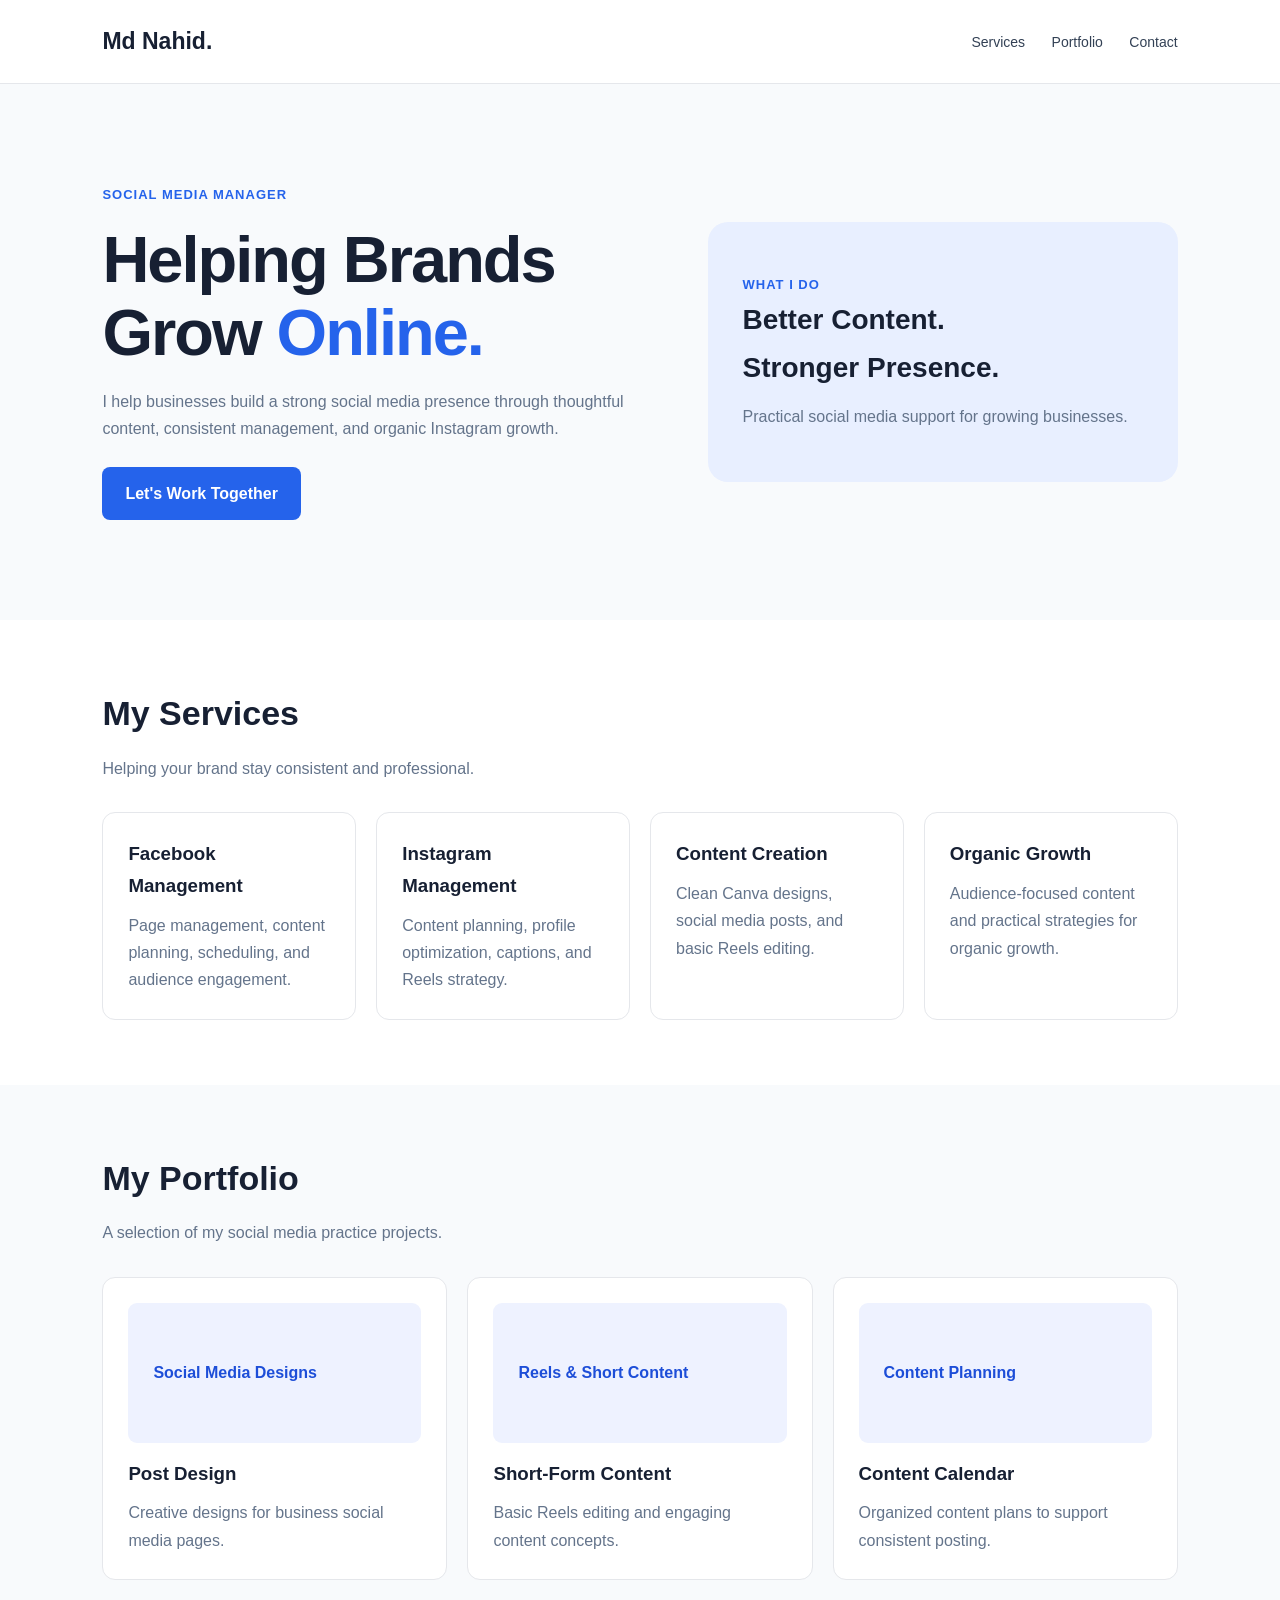
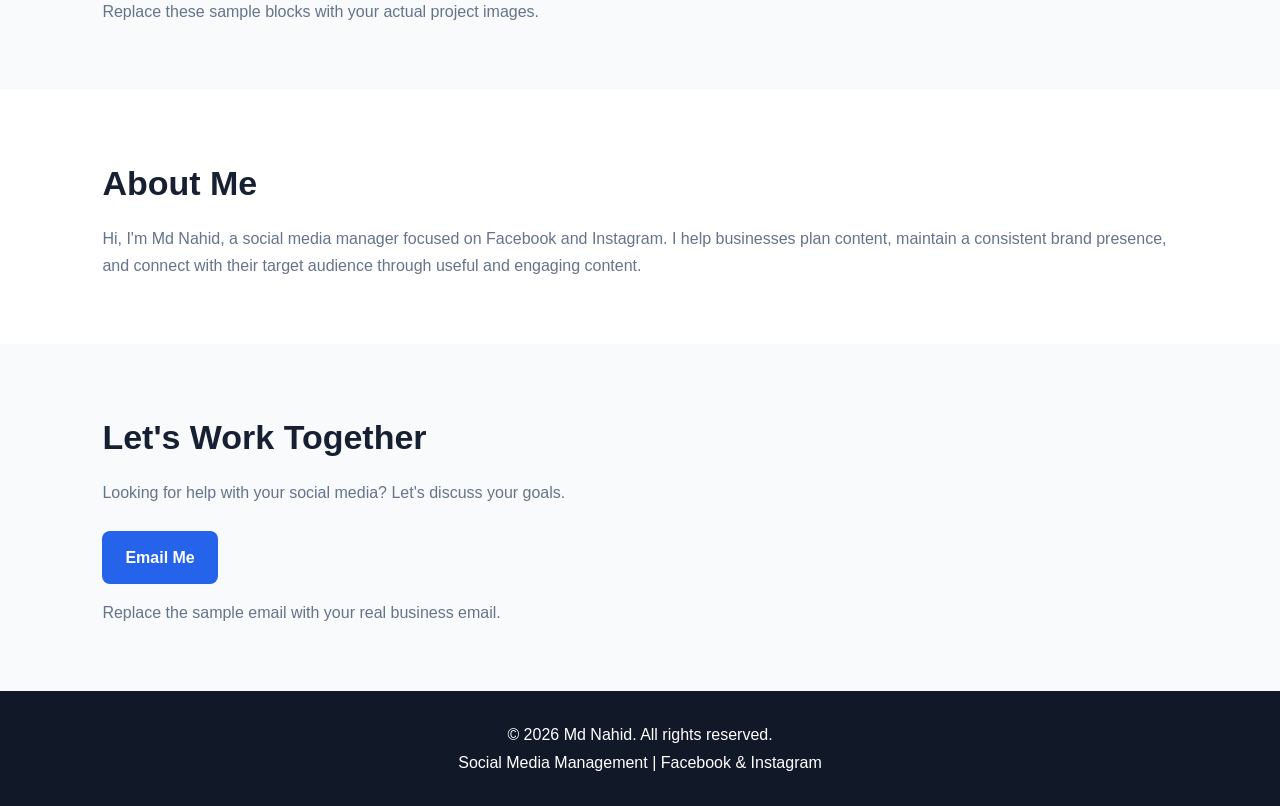
==== index.html @ 1bec921e "Create index.html" ====
<!DOCTYPE html>
<html lang="en">
<head>
  <meta charset="UTF-8">
  <meta name="viewport" content="width=device-width, initial-scale=1.0">
  <meta name="description" content="Md Nahid helps businesses grow with professional social media management and organic Instagram growth.">
  <title>Md Nahid | Social Media Manager</title>
  <style>
    * { box-sizing: border-box; margin: 0; padding: 0; }
    body {
      font-family: Arial, sans-serif;
      background: #f8fafc;
      color: #172033;
      line-height: 1.7;
    }
    header {
      padding: 22px 8%;
      display: flex;
      justify-content: space-between;
      align-items: center;
      border-bottom: 1px solid #e5e7eb;
      background: white;
    }
    .logo { font-size: 23px; font-weight: 800; }
    nav a {
      color: #334155;
      text-decoration: none;
      margin-left: 22px;
      font-size: 14px;
    }
    .hero {
      padding: 100px 8%;
      display: flex;
      align-items: center;
      gap: 45px;
      flex-wrap: wrap;
    }
    .hero-content { flex: 1 1 350px; }
    .tag {
      color: #2563eb;
      font-weight: bold;
      font-size: 13px;
      text-transform: uppercase;
      letter-spacing: 1px;
    }
    h1 {
      font-size: clamp(38px, 6vw, 65px);
      line-height: 1.12;
      margin: 18px 0;
      letter-spacing: -2px;
    }
    h1 span { color: #2563eb; }
    .hero p { color: #64748b; max-width: 530px; }
    .btn {
      display: inline-block;
      background: #2563eb;
      color: white;
      padding: 13px 23px;
      margin-top: 25px;
      border-radius: 8px;
      text-decoration: none;
      font-weight: bold;
    }
    .hero-card {
      flex: 1 1 260px;
      min-height: 260px;
      border-radius: 20px;
      background: #e8efff;
      padding: 35px;
      display: flex;
      flex-direction: column;
      justify-content: center;
    }
    .hero-card h2 { font-size: 28px; margin-bottom: 12px; }
    section { padding: 65px 8%; }
    .light { background: white; }
    .section-title { font-size: 34px; margin-bottom: 12px; }
    .muted { color: #64748b; }
    .grid {
      display: grid;
      grid-template-columns: repeat(auto-fit, minmax(220px, 1fr));
      gap: 20px;
      margin-top: 30px;
    }
    .card {
      padding: 25px;
      border: 1px solid #e5e7eb;
      border-radius: 13px;
      background: white;
    }
    .card h3 { margin-bottom: 10px; }
    .work {
      min-height: 140px;
      background: #eef2ff;
      border-radius: 9px;
      padding: 25px;
      margin-bottom: 15px;
      display: flex;
      align-items: center;
      font-weight: bold;
      color: #1d4ed8;
    }
    footer {
      padding: 30px 8%;
      background: #111827;
      color: white;
      text-align: center;
    }
    footer a { color: white; }
    @media (max-width: 600px) {
      header { padding: 18px 5%; }
      nav a { margin-left: 10px; font-size: 12px; }
      .hero { padding: 65px 6%; }
      section { padding: 50px 6%; }
    }
  </style>
</head>
<body>

<header>
  <div class="logo">Md Nahid.</div>
  <nav>
    <a href="#services">Services</a>
    <a href="#portfolio">Portfolio</a>
    <a href="#contact">Contact</a>
  </nav>
</header>

<main>
  <section class="hero">
    <div class="hero-content">
      <div class="tag">Social Media Manager</div>
      <h1>Helping Brands Grow <span>Online.</span></h1>
      <p>
        I help businesses build a strong social media presence
        through thoughtful content, consistent management,
        and organic Instagram growth.
      </p>
      <a class="btn" href="#contact">Let's Work Together</a>
    </div>
    <div class="hero-card">
      <div class="tag">What I Do</div>
      <h2>Better Content.<br>Stronger Presence.</h2>
      <p>Practical social media support for growing businesses.</p>
    </div>
  </section>

  <section class="light" id="services">
    <h2 class="section-title">My Services</h2>
    <p class="muted">Helping your brand stay consistent and professional.</p>
    <div class="grid">
      <article class="card">
        <h3>Facebook Management</h3>
        <p class="muted">Page management, content planning, scheduling, and audience engagement.</p>
      </article>
      <article class="card">
        <h3>Instagram Management</h3>
        <p class="muted">Content planning, profile optimization, captions, and Reels strategy.</p>
      </article>
      <article class="card">
        <h3>Content Creation</h3>
        <p class="muted">Clean Canva designs, social media posts, and basic Reels editing.</p>
      </article>
      <article class="card">
        <h3>Organic Growth</h3>
        <p class="muted">Audience-focused content and practical strategies for organic growth.</p>
      </article>
    </div>
  </section>

  <section id="portfolio">
    <h2 class="section-title">My Portfolio</h2>
    <p class="muted">A selection of my social media practice projects.</p>
    <div class="grid">
      <article class="card">
        <div class="work">Social Media Designs</div>
        <h3>Post Design</h3>
        <p class="muted">Creative designs for business social media pages.</p>
      </article>
      <article class="card">
        <div class="work">Reels & Short Content</div>
        <h3>Short-Form Content</h3>
        <p class="muted">Basic Reels editing and engaging content concepts.</p>
      </article>
      <article class="card">
        <div class="work">Content Planning</div>
        <h3>Content Calendar</h3>
        <p class="muted">Organized content plans to support consistent posting.</p>
      </article>
    </div>
    <p class="muted" style="margin-top:18px">
      Replace these sample blocks with your actual project images.
    </p>
  </section>

  <section class="light" id="about">
    <h2 class="section-title">About Me</h2>
    <p class="muted">
      Hi, I'm Md Nahid, a social media manager focused on
      Facebook and Instagram. I help businesses plan content,
      maintain a consistent brand presence, and connect with
      their target audience through useful and engaging content.
    </p>
  </section>

  <section id="contact">
    <h2 class="section-title">Let's Work Together</h2>
    <p class="muted">
      Looking for help with your social media? Let's discuss your goals.
    </p>
    <a class="btn" href="mailto:YOUR_EMAIL@example.com">Email Me</a>
    <p class="muted" style="margin-top:15px">
      Replace the sample email with your real business email.
    </p>
  </section>
</main>

<footer>
  <p>© 2026 Md Nahid. All rights reserved.</p>
  <p>Social Media Management | Facebook & Instagram</p>
</footer>

</body>
</html>
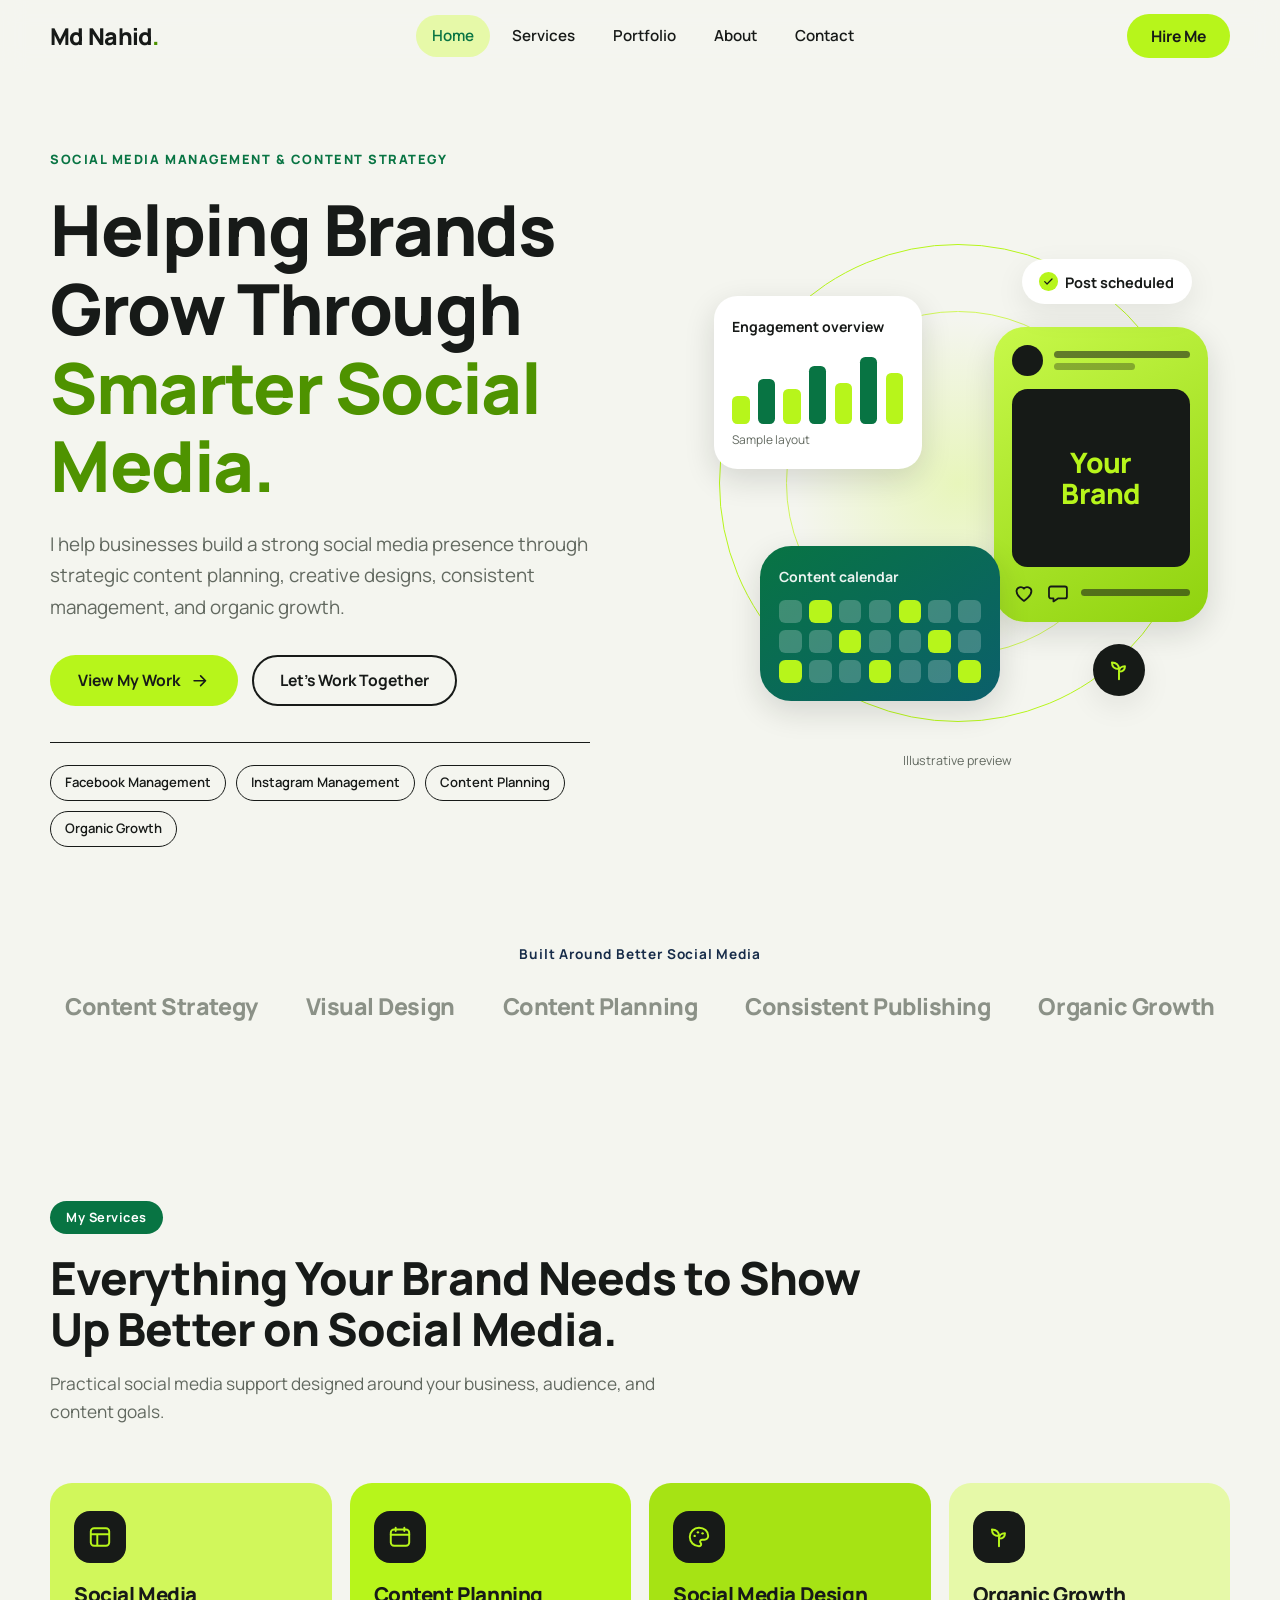
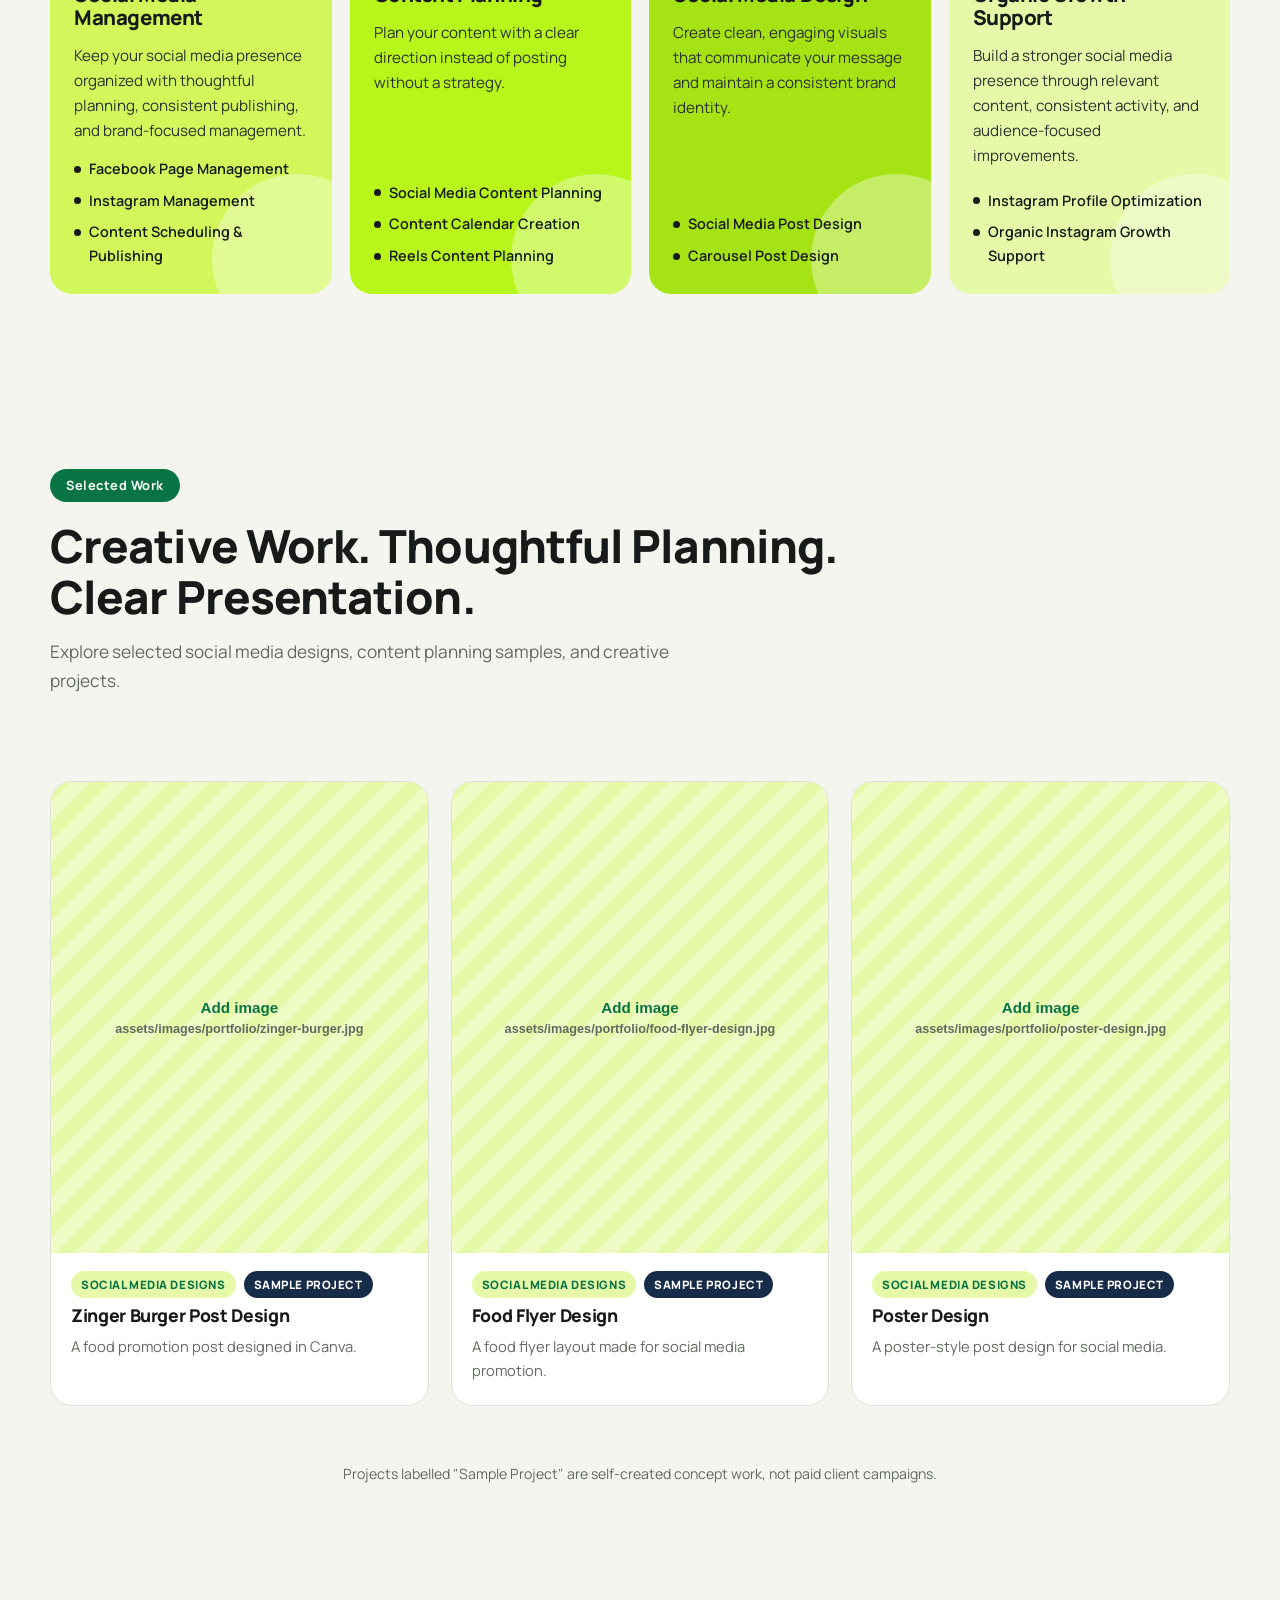
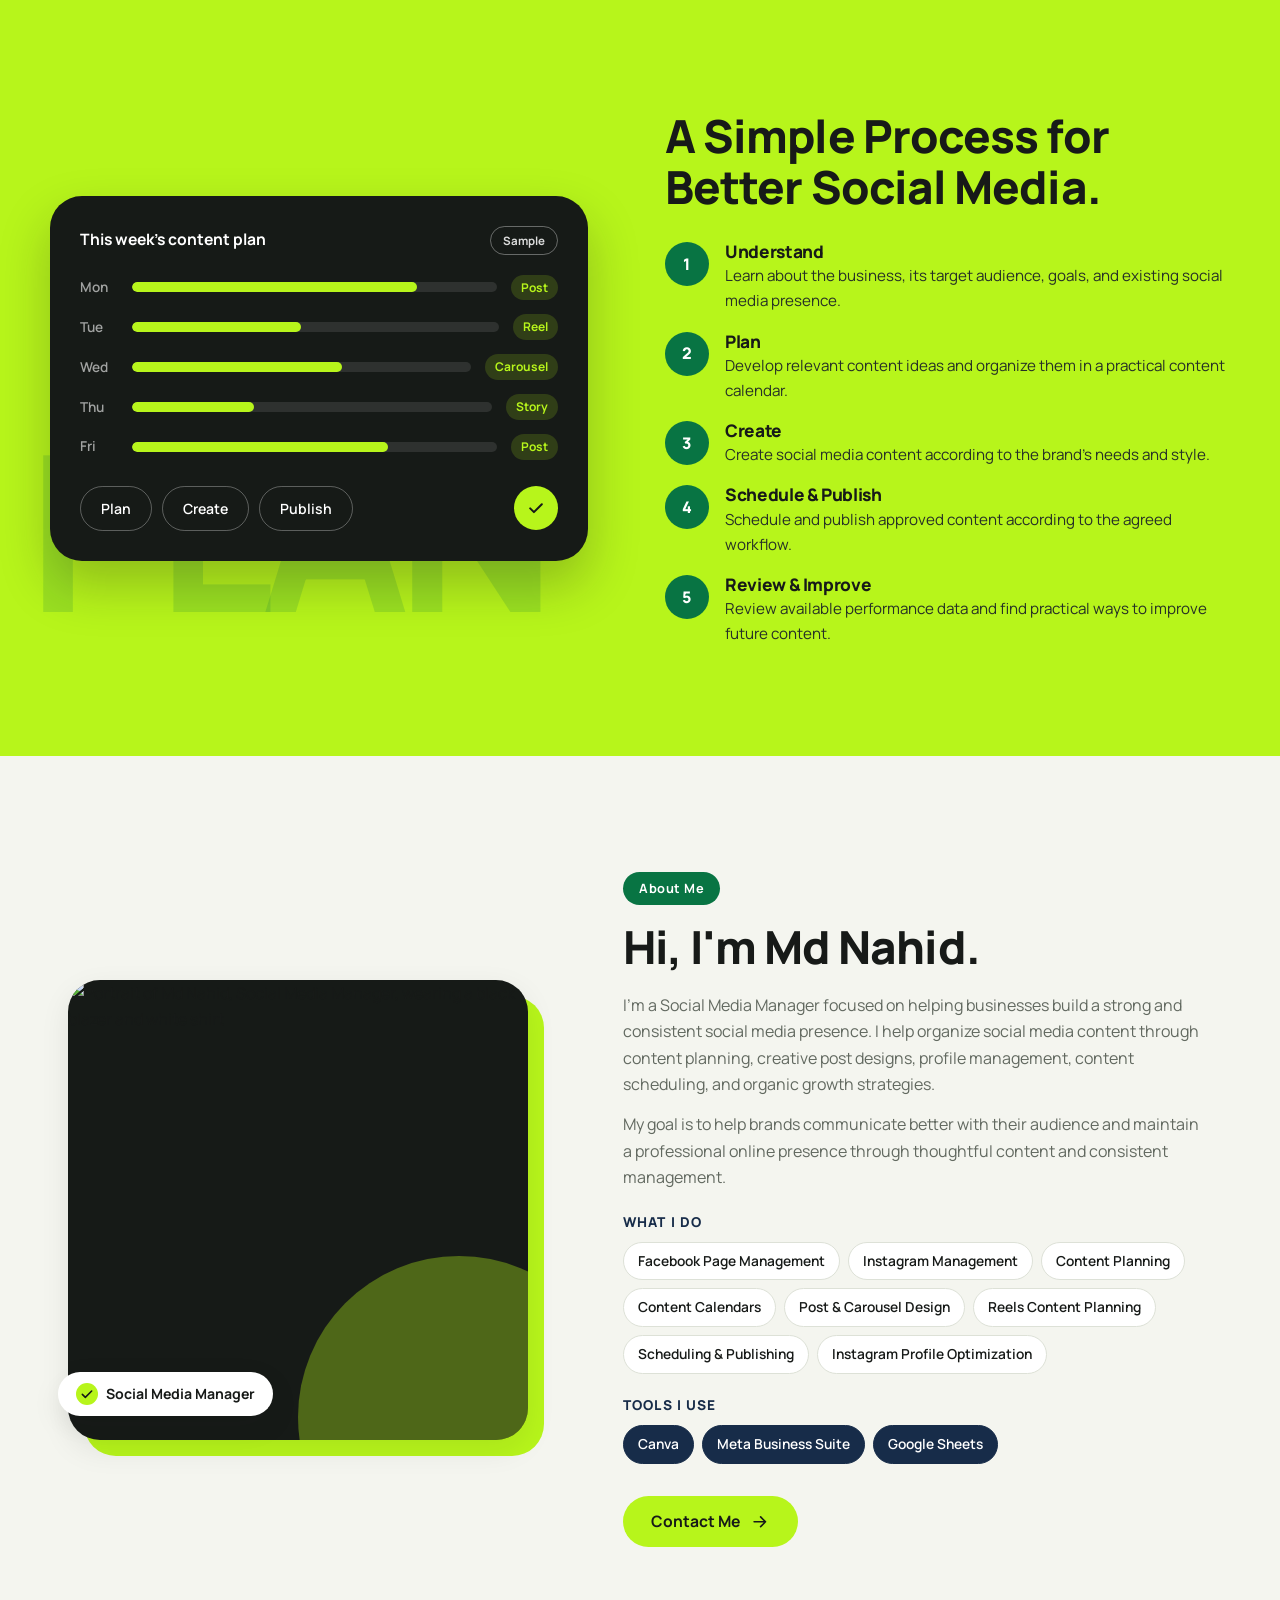
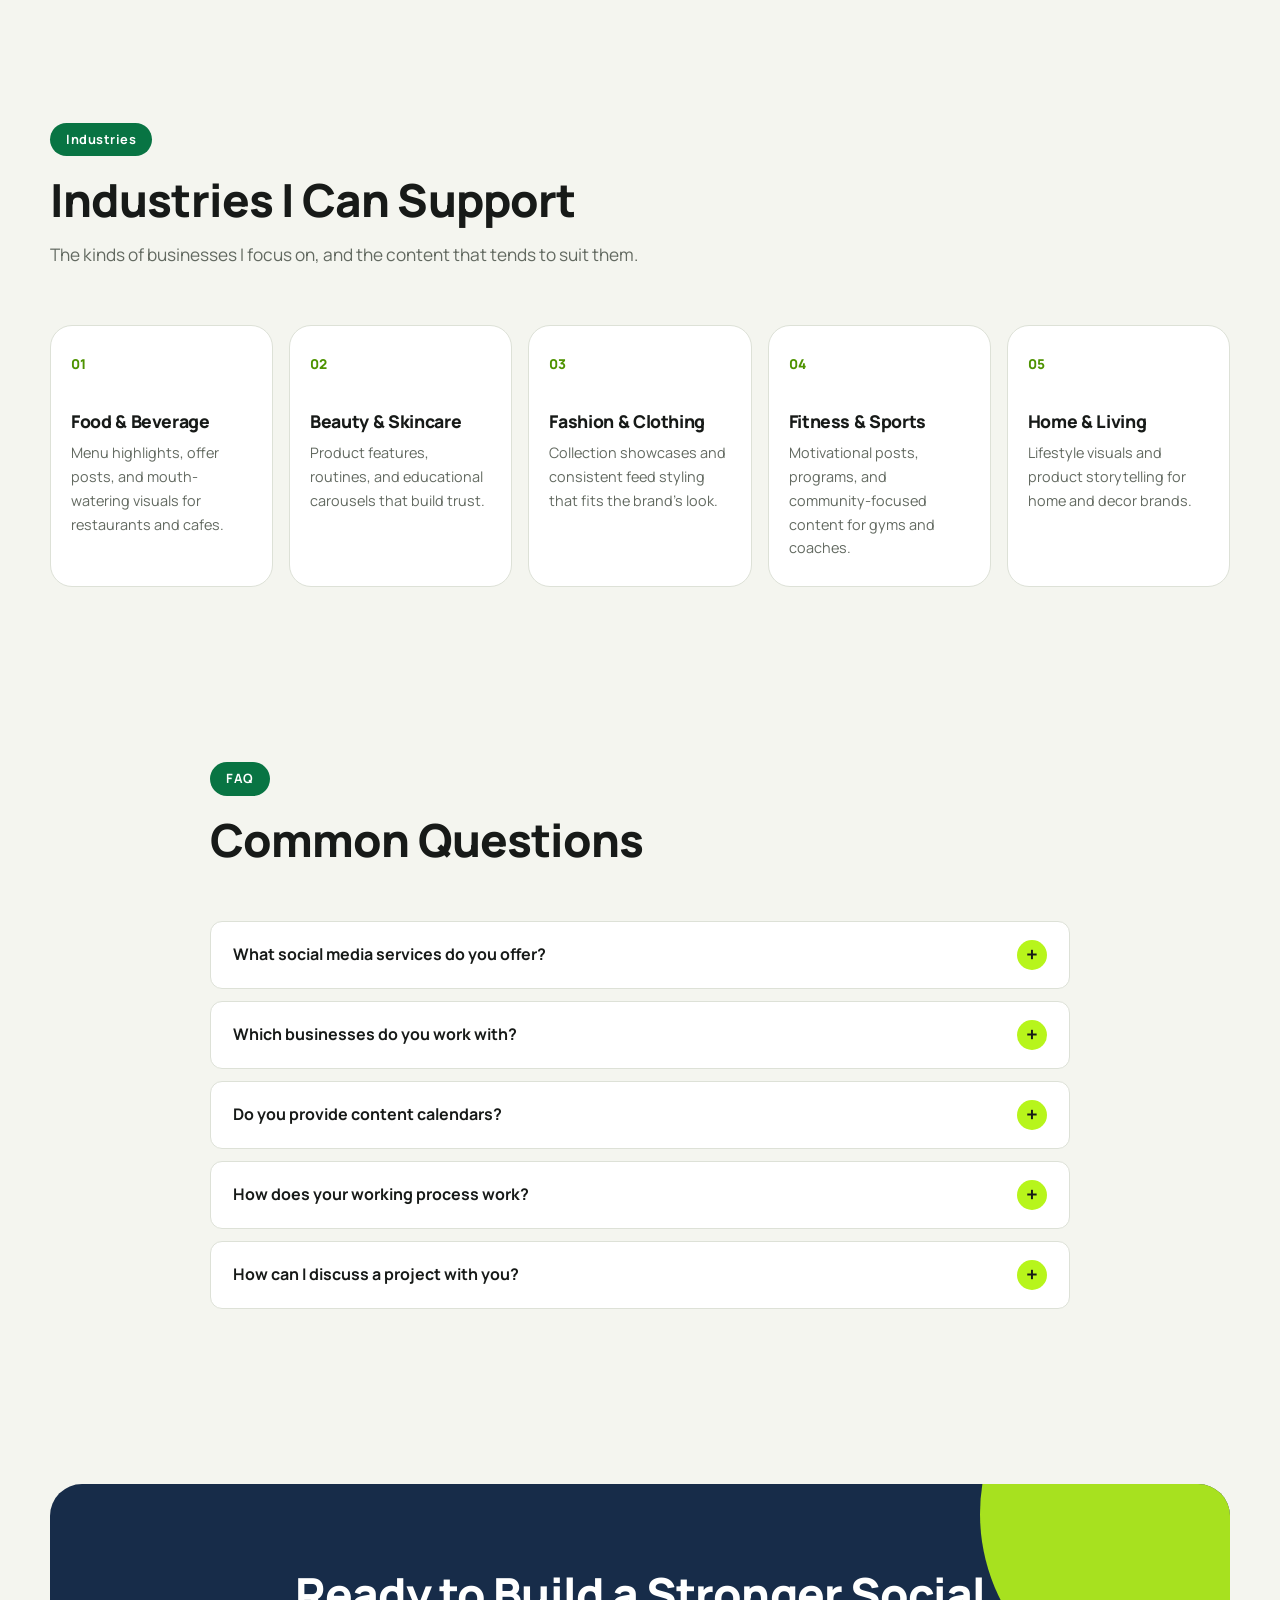
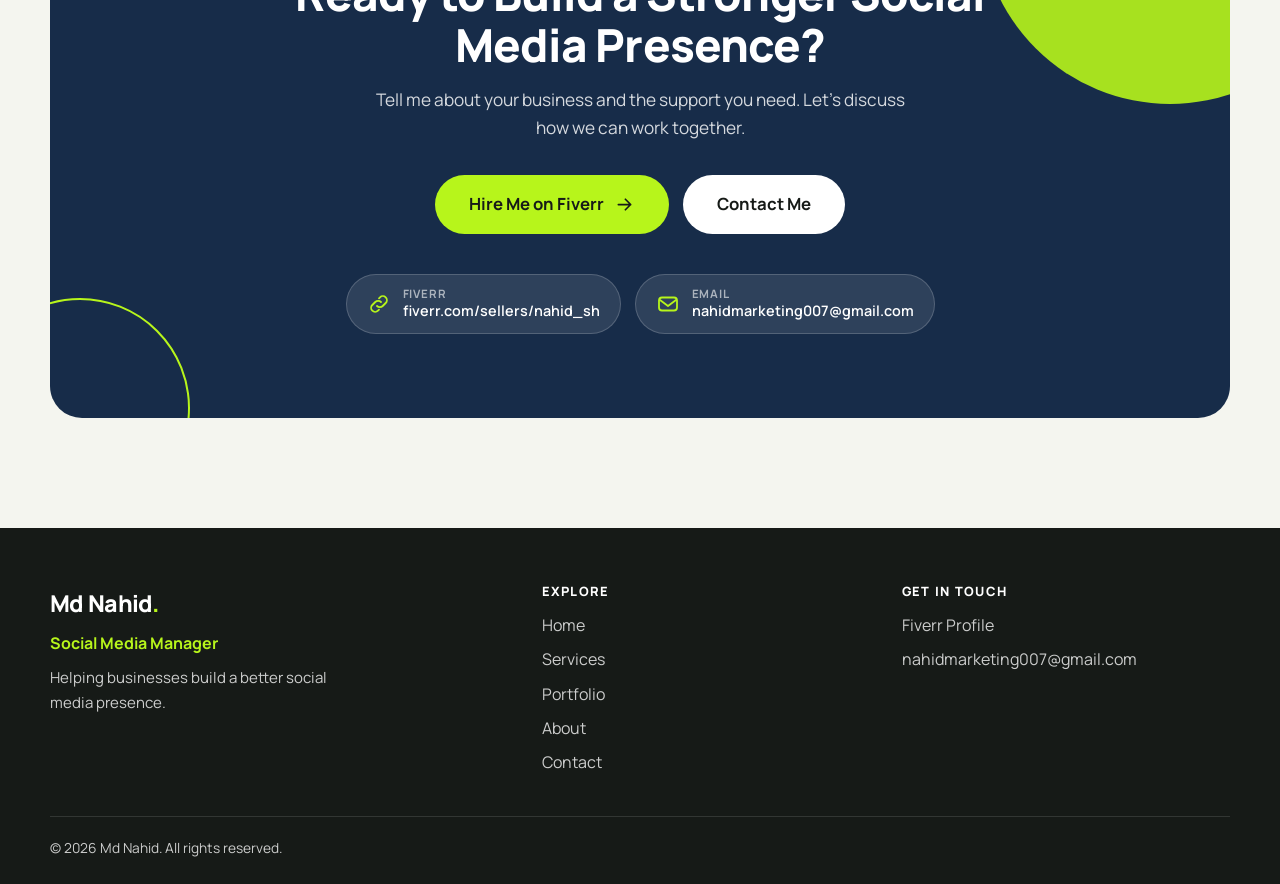
==== commit ae7506bf: "Add files via upload" ====
--- a/index.html
+++ b/index.html
@@ -1,225 +1,443 @@
-
 <!DOCTYPE html>
 <html lang="en">
 <head>
-  <meta charset="UTF-8">
-  <meta name="viewport" content="width=device-width, initial-scale=1.0">
-  <meta name="description" content="Md Nahid helps businesses grow with professional social media management and organic Instagram growth.">
-  <title>Md Nahid | Social Media Manager</title>
-  <style>
-    * { box-sizing: border-box; margin: 0; padding: 0; }
-    body {
-      font-family: Arial, sans-serif;
-      background: #f8fafc;
-      color: #172033;
-      line-height: 1.7;
-    }
-    header {
-      padding: 22px 8%;
-      display: flex;
-      justify-content: space-between;
-      align-items: center;
-      border-bottom: 1px solid #e5e7eb;
-      background: white;
-    }
-    .logo { font-size: 23px; font-weight: 800; }
-    nav a {
-      color: #334155;
-      text-decoration: none;
-      margin-left: 22px;
-      font-size: 14px;
-    }
-    .hero {
-      padding: 100px 8%;
-      display: flex;
-      align-items: center;
-      gap: 45px;
-      flex-wrap: wrap;
-    }
-    .hero-content { flex: 1 1 350px; }
-    .tag {
-      color: #2563eb;
-      font-weight: bold;
-      font-size: 13px;
-      text-transform: uppercase;
-      letter-spacing: 1px;
-    }
-    h1 {
-      font-size: clamp(38px, 6vw, 65px);
-      line-height: 1.12;
-      margin: 18px 0;
-      letter-spacing: -2px;
-    }
-    h1 span { color: #2563eb; }
-    .hero p { color: #64748b; max-width: 530px; }
-    .btn {
-      display: inline-block;
-      background: #2563eb;
-      color: white;
-      padding: 13px 23px;
-      margin-top: 25px;
-      border-radius: 8px;
-      text-decoration: none;
-      font-weight: bold;
-    }
-    .hero-card {
-      flex: 1 1 260px;
-      min-height: 260px;
-      border-radius: 20px;
-      background: #e8efff;
-      padding: 35px;
-      display: flex;
-      flex-direction: column;
-      justify-content: center;
-    }
-    .hero-card h2 { font-size: 28px; margin-bottom: 12px; }
-    section { padding: 65px 8%; }
-    .light { background: white; }
-    .section-title { font-size: 34px; margin-bottom: 12px; }
-    .muted { color: #64748b; }
-    .grid {
-      display: grid;
-      grid-template-columns: repeat(auto-fit, minmax(220px, 1fr));
-      gap: 20px;
-      margin-top: 30px;
-    }
-    .card {
-      padding: 25px;
-      border: 1px solid #e5e7eb;
-      border-radius: 13px;
-      background: white;
-    }
-    .card h3 { margin-bottom: 10px; }
-    .work {
-      min-height: 140px;
-      background: #eef2ff;
-      border-radius: 9px;
-      padding: 25px;
-      margin-bottom: 15px;
-      display: flex;
-      align-items: center;
-      font-weight: bold;
-      color: #1d4ed8;
-    }
-    footer {
-      padding: 30px 8%;
-      background: #111827;
-      color: white;
-      text-align: center;
-    }
-    footer a { color: white; }
-    @media (max-width: 600px) {
-      header { padding: 18px 5%; }
-      nav a { margin-left: 10px; font-size: 12px; }
-      .hero { padding: 65px 6%; }
-      section { padding: 50px 6%; }
-    }
-  </style>
+  <meta charset="utf-8">
+  <meta name="viewport" content="width=device-width, initial-scale=1">
+  <title>Md Nahid | Social Media Manager Portfolio</title>
+  <meta name="description" content="Explore Md Nahid's social media management portfolio, content planning, creative social media designs, and organic growth services for businesses.">
+  <meta name="theme-color" content="#B7F51B">
+
+  <!-- Open Graph (sharing). Add og:url and a canonical link only after the final public address is confirmed. -->
+  <meta property="og:type" content="website">
+  <meta property="og:title" content="Md Nahid | Social Media Manager Portfolio">
+  <meta property="og:description" content="Social media management, content planning, creative designs and organic growth support for businesses.">
+  <meta property="og:image" content="assets/images/profile.jpg">
+  <meta name="twitter:card" content="summary">
+
+  <link rel="icon" type="image/png" href="assets/favicon.png">
+
+  <!-- Optional web font. If it cannot load, the system font stack in style.css is used. -->
+  <link rel="preconnect" href="https://fonts.googleapis.com">
+  <link rel="preconnect" href="https://fonts.gstatic.com" crossorigin>
+  <link href="https://fonts.googleapis.com/css2?family=Manrope:wght@400;500;600;700;800&display=swap" rel="stylesheet">
+
+  <link rel="stylesheet" href="style.css">
+  <script>document.documentElement.classList.add('js');</script>
 </head>
 <body>
 
-<header>
-  <div class="logo">Md Nahid.</div>
-  <nav>
-    <a href="#services">Services</a>
-    <a href="#portfolio">Portfolio</a>
-    <a href="#contact">Contact</a>
-  </nav>
+<a class="skip-link" href="#main">Skip to content</a>
+
+<!-- SVG icon sprite (decorative icons used across the page) -->
+<svg width="0" height="0" style="position:absolute" aria-hidden="true" focusable="false">
+  <defs>
+    <symbol id="i-arrow" viewBox="0 0 24 24"><path d="M5 12h14M13 6l6 6-6 6" fill="none" stroke="currentColor" stroke-width="2" stroke-linecap="round" stroke-linejoin="round"/></symbol>
+    <symbol id="i-up" viewBox="0 0 24 24"><path d="M12 19V5M6 11l6-6 6 6" fill="none" stroke="currentColor" stroke-width="2" stroke-linecap="round" stroke-linejoin="round"/></symbol>
+    <symbol id="i-check" viewBox="0 0 24 24"><path d="M5 12.5l4.5 4.5L19 7.5" fill="none" stroke="currentColor" stroke-width="2.4" stroke-linecap="round" stroke-linejoin="round"/></symbol>
+    <symbol id="i-calendar" viewBox="0 0 24 24"><rect x="3.5" y="5" width="17" height="15" rx="3" fill="none" stroke="currentColor" stroke-width="1.8"/><path d="M3.5 10h17M8 3.5v3M16 3.5v3" fill="none" stroke="currentColor" stroke-width="1.8" stroke-linecap="round"/></symbol>
+    <symbol id="i-layout" viewBox="0 0 24 24"><rect x="3.5" y="4" width="17" height="16" rx="3" fill="none" stroke="currentColor" stroke-width="1.8"/><path d="M3.5 9.5h17M9.5 9.5V20" fill="none" stroke="currentColor" stroke-width="1.8"/></symbol>
+    <symbol id="i-palette" viewBox="0 0 24 24"><path d="M12 3.5a8.5 8.5 0 100 17c1.3 0 2-.8 2-1.7 0-1.2-1-1.5-1-2.6 0-.9.8-1.7 1.9-1.7H17a3.5 3.5 0 003.5-3.5C20.5 6.7 16.8 3.5 12 3.5z" fill="none" stroke="currentColor" stroke-width="1.8" stroke-linejoin="round"/><circle cx="8" cy="11" r="1.1" fill="currentColor"/><circle cx="11" cy="7.7" r="1.1" fill="currentColor"/><circle cx="15.3" cy="8.6" r="1.1" fill="currentColor"/></symbol>
+    <symbol id="i-sprout" viewBox="0 0 24 24"><path d="M12 20.5V11M12 11c0-3.6-2.6-6-6.5-6 0 3.9 2.6 6 6.5 6zM12 13.5c0-3 2.2-5 5.5-5 0 3.3-2.2 5-5.5 5z" fill="none" stroke="currentColor" stroke-width="1.8" stroke-linecap="round" stroke-linejoin="round"/></symbol>
+    <symbol id="i-mail" viewBox="0 0 24 24"><rect x="3" y="5.5" width="18" height="13" rx="3" fill="none" stroke="currentColor" stroke-width="1.8"/><path d="M4 8l8 6 8-6" fill="none" stroke="currentColor" stroke-width="1.8" stroke-linecap="round" stroke-linejoin="round"/></symbol>
+    <symbol id="i-link" viewBox="0 0 24 24"><path d="M10 14a4 4 0 005.7 0l3-3a4 4 0 00-5.7-5.7l-1 1M14 10a4 4 0 00-5.7 0l-3 3A4 4 0 0011 18.7l1-1" fill="none" stroke="currentColor" stroke-width="1.8" stroke-linecap="round" stroke-linejoin="round"/></symbol>
+    <symbol id="i-chat" viewBox="0 0 24 24"><path d="M5 5.5h14a2 2 0 012 2v8a2 2 0 01-2 2h-7l-4.5 3v-3H5a2 2 0 01-2-2v-8a2 2 0 012-2z" fill="none" stroke="currentColor" stroke-width="1.8" stroke-linejoin="round"/></symbol>
+    <symbol id="i-heart" viewBox="0 0 24 24"><path d="M12 20s-7.5-4.6-7.5-10A4.3 4.3 0 0112 7.6 4.3 4.3 0 0119.5 10c0 5.4-7.5 10-7.5 10z" fill="none" stroke="currentColor" stroke-width="1.8" stroke-linejoin="round"/></symbol>
+    <symbol id="i-close" viewBox="0 0 24 24"><path d="M6 6l12 12M18 6L6 18" fill="none" stroke="currentColor" stroke-width="2" stroke-linecap="round"/></symbol>
+    <symbol id="i-chevron" viewBox="0 0 24 24"><path d="M9 5l7 7-7 7" fill="none" stroke="currentColor" stroke-width="2" stroke-linecap="round" stroke-linejoin="round"/></symbol>
+  </defs>
+</svg>
+
+<!-- ============================ HEADER / NAVIGATION ============================ -->
+<header class="site-header" id="top">
+  <div class="container nav">
+    <a class="logo" href="#home" aria-label="Md Nahid - back to top">Md Nahid<span class="logo-dot">.</span></a>
+
+    <nav class="nav-menu" id="nav-menu" aria-label="Main navigation">
+      <ul>
+        <li><a href="#home">Home</a></li>
+        <li><a href="#services">Services</a></li>
+        <li><a href="#portfolio">Portfolio</a></li>
+        <li><a href="#about">About</a></li>
+        <li><a href="#contact">Contact</a></li>
+      </ul>
+      <a class="btn btn-primary nav-cta-mobile" href="#contact" data-nav-close>Hire Me</a>
+    </nav>
+
+    <a class="btn btn-primary nav-cta" href="#contact">Hire Me</a>
+
+    <button class="nav-toggle" type="button" aria-label="Open menu" aria-expanded="false" aria-controls="nav-menu">
+      <span class="bars" aria-hidden="true"><span></span><span></span><span></span></span>
+    </button>
+  </div>
 </header>
 
-<main>
-  <section class="hero">
-    <div class="hero-content">
-      <div class="tag">Social Media Manager</div>
-      <h1>Helping Brands Grow <span>Online.</span></h1>
-      <p>
-        I help businesses build a strong social media presence
-        through thoughtful content, consistent management,
-        and organic Instagram growth.
-      </p>
-      <a class="btn" href="#contact">Let's Work Together</a>
-    </div>
-    <div class="hero-card">
-      <div class="tag">What I Do</div>
-      <h2>Better Content.<br>Stronger Presence.</h2>
-      <p>Practical social media support for growing businesses.</p>
-    </div>
-  </section>
-
-  <section class="light" id="services">
-    <h2 class="section-title">My Services</h2>
-    <p class="muted">Helping your brand stay consistent and professional.</p>
-    <div class="grid">
-      <article class="card">
-        <h3>Facebook Management</h3>
-        <p class="muted">Page management, content planning, scheduling, and audience engagement.</p>
+<main id="main">
+
+<!-- ============================ HERO ============================ -->
+<section class="hero" id="home" aria-labelledby="hero-title">
+  <div class="container hero-grid">
+    <div class="hero-copy">
+      <p class="eyebrow">Social Media Management &amp; Content Strategy</p>
+      <h1 id="hero-title">Helping Brands Grow Through <span class="hl">Smarter Social Media.</span></h1>
+      <p class="lead">I help businesses build a strong social media presence through strategic content planning, creative designs, consistent management, and organic growth.</p>
+
+      <div class="btn-row">
+        <a class="btn btn-primary" href="#portfolio">View My Work <svg class="icon" aria-hidden="true"><use href="#i-arrow"/></svg></a>
+        <a class="btn btn-outline" href="#contact">Let's Work Together</a>
+      </div>
+
+      <ul class="tag-list" aria-label="Main services">
+        <li>Facebook Management</li>
+        <li>Instagram Management</li>
+        <li>Content Planning</li>
+        <li>Organic Growth</li>
+      </ul>
+    </div>
+
+    <!-- Illustrative composition (not real client data). Replace with real project images when ready. -->
+    <div class="hero-visual-wrap">
+      <div class="hero-visual" aria-hidden="true">
+        <div class="ring ring-1"></div>
+        <div class="ring ring-2"></div>
+
+        <div class="v-card v-stats">
+          <span class="v-label">Engagement overview</span>
+          <div class="bars-mini"><i style="--h:38%"></i><i style="--h:62%"></i><i style="--h:48%"></i><i style="--h:80%"></i><i style="--h:56%"></i><i style="--h:92%"></i><i style="--h:70%"></i></div>
+          <span class="v-note">Sample layout</span>
+        </div>
+
+        <div class="v-card v-post">
+          <div class="post-head"><span class="avatar"></span><span class="lines"><i></i><i></i></span></div>
+          <div class="post-art"><span>Your<br>Brand</span></div>
+          <div class="post-foot"><svg class="icon"><use href="#i-heart"/></svg><svg class="icon"><use href="#i-chat"/></svg><span class="lines"><i></i></span></div>
+        </div>
+
+        <div class="v-card v-plan">
+          <span class="v-label v-label-light">Content calendar</span>
+          <div class="cal-mini">
+            <i></i><i class="on"></i><i></i><i></i><i class="on"></i><i></i><i></i>
+            <i></i><i></i><i class="on"></i><i></i><i></i><i class="on"></i><i></i>
+            <i class="on"></i><i></i><i></i><i class="on"></i><i></i><i></i><i class="on"></i>
+          </div>
+        </div>
+
+        <div class="chip chip-notify"><svg class="icon"><use href="#i-check"/></svg> Post scheduled</div>
+        <div class="chip-round"><svg class="icon"><use href="#i-sprout"/></svg></div>
+      </div>
+      <p class="visual-caption">Illustrative preview</p>
+    </div>
+  </div>
+</section>
+
+<!-- ============================ FOCUS STRIP ============================ -->
+<section class="strip" aria-labelledby="strip-title">
+  <div class="container">
+    <p class="strip-title" id="strip-title">Built Around Better Social Media</p>
+    <ul class="strip-list">
+      <li>Content Strategy</li>
+      <li>Visual Design</li>
+      <li>Content Planning</li>
+      <li>Consistent Publishing</li>
+      <li>Organic Growth</li>
+    </ul>
+  </div>
+</section>
+
+<!-- ============================ SERVICES ============================ -->
+<section class="section" id="services" aria-labelledby="services-title">
+  <div class="container">
+    <div class="section-head reveal">
+      <span class="pill">My Services</span>
+      <h2 id="services-title">Everything Your Brand Needs to Show Up Better on Social Media.</h2>
+      <p class="section-sub">Practical social media support designed around your business, audience, and content goals.</p>
+    </div>
+
+    <div class="service-grid">
+      <article class="service-card tone-a reveal">
+        <span class="service-icon"><svg class="icon"><use href="#i-layout"/></svg></span>
+        <h3>Social Media Management</h3>
+        <p>Keep your social media presence organized with thoughtful planning, consistent publishing, and brand-focused management.</p>
+        <ul>
+          <li>Facebook Page Management</li>
+          <li>Instagram Management</li>
+          <li>Content Scheduling &amp; Publishing</li>
+        </ul>
       </article>
-      <article class="card">
-        <h3>Instagram Management</h3>
-        <p class="muted">Content planning, profile optimization, captions, and Reels strategy.</p>
+
+      <article class="service-card tone-b reveal">
+        <span class="service-icon"><svg class="icon"><use href="#i-calendar"/></svg></span>
+        <h3>Content Planning</h3>
+        <p>Plan your content with a clear direction instead of posting without a strategy.</p>
+        <ul>
+          <li>Social Media Content Planning</li>
+          <li>Content Calendar Creation</li>
+          <li>Reels Content Planning</li>
+        </ul>
       </article>
-      <article class="card">
-        <h3>Content Creation</h3>
-        <p class="muted">Clean Canva designs, social media posts, and basic Reels editing.</p>
+
+      <article class="service-card tone-c reveal">
+        <span class="service-icon"><svg class="icon"><use href="#i-palette"/></svg></span>
+        <h3>Social Media Design</h3>
+        <p>Create clean, engaging visuals that communicate your message and maintain a consistent brand identity.</p>
+        <ul>
+          <li>Social Media Post Design</li>
+          <li>Carousel Post Design</li>
+        </ul>
       </article>
-      <article class="card">
-        <h3>Organic Growth</h3>
-        <p class="muted">Audience-focused content and practical strategies for organic growth.</p>
+
+      <article class="service-card tone-d reveal">
+        <span class="service-icon"><svg class="icon"><use href="#i-sprout"/></svg></span>
+        <h3>Organic Growth Support</h3>
+        <p>Build a stronger social media presence through relevant content, consistent activity, and audience-focused improvements.</p>
+        <ul>
+          <li>Instagram Profile Optimization</li>
+          <li>Organic Instagram Growth Support</li>
+        </ul>
       </article>
     </div>
-  </section>
-
-  <section id="portfolio">
-    <h2 class="section-title">My Portfolio</h2>
-    <p class="muted">A selection of my social media practice projects.</p>
-    <div class="grid">
-      <article class="card">
-        <div class="work">Social Media Designs</div>
-        <h3>Post Design</h3>
-        <p class="muted">Creative designs for business social media pages.</p>
-      </article>
-      <article class="card">
-        <div class="work">Reels & Short Content</div>
-        <h3>Short-Form Content</h3>
-        <p class="muted">Basic Reels editing and engaging content concepts.</p>
-      </article>
-      <article class="card">
-        <div class="work">Content Planning</div>
-        <h3>Content Calendar</h3>
-        <p class="muted">Organized content plans to support consistent posting.</p>
-      </article>
-    </div>
-    <p class="muted" style="margin-top:18px">
-      Replace these sample blocks with your actual project images.
-    </p>
-  </section>
-
-  <section class="light" id="about">
-    <h2 class="section-title">About Me</h2>
-    <p class="muted">
-      Hi, I'm Md Nahid, a social media manager focused on
-      Facebook and Instagram. I help businesses plan content,
-      maintain a consistent brand presence, and connect with
-      their target audience through useful and engaging content.
-    </p>
-  </section>
-
-  <section id="contact">
-    <h2 class="section-title">Let's Work Together</h2>
-    <p class="muted">
-      Looking for help with your social media? Let's discuss your goals.
-    </p>
-    <a class="btn" href="mailto:YOUR_EMAIL@example.com">Email Me</a>
-    <p class="muted" style="margin-top:15px">
-      Replace the sample email with your real business email.
-    </p>
-  </section>
+  </div>
+</section>
+
+<!-- ============================ PORTFOLIO ============================ -->
+<section class="section section-tight" id="portfolio" aria-labelledby="portfolio-title">
+  <div class="container">
+    <div class="section-head reveal">
+      <span class="pill">Selected Work</span>
+      <h2 id="portfolio-title">Creative Work. Thoughtful Planning. Clear Presentation.</h2>
+      <p class="section-sub">Explore selected social media designs, content planning samples, and creative projects.</p>
+    </div>
+
+    <!-- Filter buttons are created by script.js from the categories in portfolio-data.js -->
+    <div class="filters" id="pf-filters" role="group" aria-label="Filter portfolio by category"></div>
+
+    <div class="pf-grid" id="pf-grid" aria-live="polite"></div>
+
+    <div class="pf-more">
+      <button class="btn btn-outline" id="pf-more" type="button" hidden>Show More Work</button>
+    </div>
+
+    <p class="pf-note">Projects labelled "Sample Project" are self-created concept work, not paid client campaigns.</p>
+  </div>
+</section>
+
+<!-- ============================ PROCESS ============================ -->
+<section class="process" id="process" aria-labelledby="process-title">
+  <div class="container process-grid">
+    <div class="dash reveal" aria-hidden="true">
+      <span class="dash-watermark">PLAN</span>
+      <div class="dash-card">
+        <div class="dash-top">
+          <span class="dash-title">This week's content plan</span>
+          <span class="dash-badge">Sample</span>
+        </div>
+        <ul class="dash-rows">
+          <li><span class="d-day">Mon</span><span class="d-bar" style="--w:78%"></span><span class="d-tag">Post</span></li>
+          <li><span class="d-day">Tue</span><span class="d-bar" style="--w:46%"></span><span class="d-tag">Reel</span></li>
+          <li><span class="d-day">Wed</span><span class="d-bar" style="--w:62%"></span><span class="d-tag">Carousel</span></li>
+          <li><span class="d-day">Thu</span><span class="d-bar" style="--w:34%"></span><span class="d-tag">Story</span></li>
+          <li><span class="d-day">Fri</span><span class="d-bar" style="--w:70%"></span><span class="d-tag">Post</span></li>
+        </ul>
+        <div class="dash-actions">
+          <span class="d-pill">Plan</span><span class="d-pill">Create</span><span class="d-pill">Publish</span>
+          <span class="d-plus"><svg class="icon"><use href="#i-check"/></svg></span>
+        </div>
+      </div>
+    </div>
+
+    <div class="process-copy">
+      <h2 id="process-title" class="reveal">A Simple Process for Better Social Media.</h2>
+      <ol class="steps">
+        <li class="reveal"><span class="step-num">1</span><div><h3>Understand</h3><p>Learn about the business, its target audience, goals, and existing social media presence.</p></div></li>
+        <li class="reveal"><span class="step-num">2</span><div><h3>Plan</h3><p>Develop relevant content ideas and organize them in a practical content calendar.</p></div></li>
+        <li class="reveal"><span class="step-num">3</span><div><h3>Create</h3><p>Create social media content according to the brand's needs and style.</p></div></li>
+        <li class="reveal"><span class="step-num">4</span><div><h3>Schedule &amp; Publish</h3><p>Schedule and publish approved content according to the agreed workflow.</p></div></li>
+        <li class="reveal"><span class="step-num">5</span><div><h3>Review &amp; Improve</h3><p>Review available performance data and find practical ways to improve future content.</p></div></li>
+      </ol>
+    </div>
+  </div>
+</section>
+
+<!-- ============================ ABOUT ============================ -->
+<section class="section" id="about" aria-labelledby="about-title">
+  <div class="container about-grid">
+    <div class="about-photo reveal">
+      <div class="photo-frame">
+        <img src="assets/images/profile.jpg" width="900" height="900" alt="Portrait of Md Nahid, Social Media Manager, wearing a black blazer and white shirt" loading="lazy" decoding="async">
+      </div>
+      <span class="photo-chip"><svg class="icon"><use href="#i-check"/></svg> Social Media Manager</span>
+    </div>
+
+    <div class="about-copy reveal">
+      <span class="pill">About Me</span>
+      <h2 id="about-title">Hi, I'm Md Nahid.</h2>
+      <p>I'm a Social Media Manager focused on helping businesses build a strong and consistent social media presence. I help organize social media content through content planning, creative post designs, profile management, content scheduling, and organic growth strategies.</p>
+      <p>My goal is to help brands communicate better with their audience and maintain a professional online presence through thoughtful content and consistent management.</p>
+
+      <h3 class="mini-title">What I do</h3>
+      <ul class="chips">
+        <li>Facebook Page Management</li>
+        <li>Instagram Management</li>
+        <li>Content Planning</li>
+        <li>Content Calendars</li>
+        <li>Post &amp; Carousel Design</li>
+        <li>Reels Content Planning</li>
+        <li>Scheduling &amp; Publishing</li>
+        <li>Instagram Profile Optimization</li>
+      </ul>
+
+      <h3 class="mini-title">Tools I use</h3>
+      <ul class="chips chips-tools">
+        <li>Canva</li>
+        <li>Meta Business Suite</li>
+        <li>Google Sheets</li>
+      </ul>
+
+      <a class="btn btn-primary" href="#contact">Contact Me <svg class="icon" aria-hidden="true"><use href="#i-arrow"/></svg></a>
+    </div>
+  </div>
+</section>
+
+<!-- ============================ INDUSTRIES ============================ -->
+<section class="section section-tight" id="industries" aria-labelledby="industries-title">
+  <div class="container">
+    <div class="section-head reveal">
+      <span class="pill">Industries</span>
+      <h2 id="industries-title">Industries I Can Support</h2>
+      <p class="section-sub">The kinds of businesses I focus on, and the content that tends to suit them.</p>
+    </div>
+
+    <div class="industry-grid">
+      <article class="industry-card reveal"><span class="ind-num">01</span><h3>Food &amp; Beverage</h3><p>Menu highlights, offer posts, and mouth-watering visuals for restaurants and cafes.</p></article>
+      <article class="industry-card reveal"><span class="ind-num">02</span><h3>Beauty &amp; Skincare</h3><p>Product features, routines, and educational carousels that build trust.</p></article>
+      <article class="industry-card reveal"><span class="ind-num">03</span><h3>Fashion &amp; Clothing</h3><p>Collection showcases and consistent feed styling that fits the brand's look.</p></article>
+      <article class="industry-card reveal"><span class="ind-num">04</span><h3>Fitness &amp; Sports</h3><p>Motivational posts, programs, and community-focused content for gyms and coaches.</p></article>
+      <article class="industry-card reveal"><span class="ind-num">05</span><h3>Home &amp; Living</h3><p>Lifestyle visuals and product storytelling for home and decor brands.</p></article>
+    </div>
+  </div>
+</section>
+
+<!-- ============================ FAQ ============================ -->
+<section class="section section-tight" id="faq" aria-labelledby="faq-title">
+  <div class="container faq-wrap">
+    <div class="section-head reveal">
+      <span class="pill">FAQ</span>
+      <h2 id="faq-title">Common Questions</h2>
+    </div>
+
+    <div class="faq-list reveal">
+      <details>
+        <summary>What social media services do you offer?</summary>
+        <p>I offer Facebook Page and Instagram management, content planning, content calendar creation, social media post and carousel design, Reels content planning, content scheduling and publishing, Instagram profile optimization, and organic Instagram growth support.</p>
+      </details>
+      <details>
+        <summary>Which businesses do you work with?</summary>
+        <p>I focus on food and beverage, beauty and skincare, fashion and clothing, fitness and sports, and home and living brands. Small businesses, startups, and online stores are all welcome.</p>
+      </details>
+      <details>
+        <summary>Do you provide content calendars?</summary>
+        <p>Yes. I create content calendars that organize post ideas, formats, and publishing dates so your content has a clear direction.</p>
+      </details>
+      <details>
+        <summary>How does your working process work?</summary>
+        <p>I start by understanding your business and audience, then plan the content, create it, schedule and publish approved posts, and review available performance data to improve future content.</p>
+      </details>
+      <details>
+        <summary>How can I discuss a project with you?</summary>
+        <p>You can message me through my Fiverr profile or send an email using the buttons in the contact section below. Tell me about your business and what support you need.</p>
+      </details>
+    </div>
+  </div>
+</section>
+
+<!-- ============================ CONTACT ============================ -->
+<section class="contact" id="contact" aria-labelledby="contact-title">
+  <div class="container">
+    <div class="contact-card reveal">
+      <h2 id="contact-title">Ready to Build a Stronger Social Media Presence?</h2>
+      <p>Tell me about your business and the support you need. Let's discuss how we can work together.</p>
+
+      <div class="btn-row btn-row-center">
+        <a class="btn btn-primary btn-lg" data-link="fiverr" href="#contact" target="_blank" rel="noopener noreferrer">Hire Me on Fiverr <svg class="icon" aria-hidden="true"><use href="#i-arrow"/></svg></a>
+        <a class="btn btn-dark btn-lg" data-link="email" href="#contact">Contact Me</a>
+      </div>
+
+      <ul class="contact-list">
+        <li>
+          <svg class="icon" aria-hidden="true"><use href="#i-link"/></svg>
+          <span><b>Fiverr</b><a data-link="fiverr" href="#contact" target="_blank" rel="noopener noreferrer">fiverr.com/sellers/nahid_sh</a></span>
+        </li>
+        <li>
+          <svg class="icon" aria-hidden="true"><use href="#i-mail"/></svg>
+          <span><b>Email</b><a data-link="email" data-text="email" href="#contact"></a></span>
+        </li>
+        <!-- WhatsApp and LinkedIn appear automatically once you add them in script.js (SITE_LINKS). -->
+        <li data-optional="whatsapp" hidden>
+          <svg class="icon" aria-hidden="true"><use href="#i-chat"/></svg>
+          <span><b>WhatsApp</b><a data-link="whatsapp" href="#contact" target="_blank" rel="noopener noreferrer">Message me</a></span>
+        </li>
+        <li data-optional="linkedin" hidden>
+          <svg class="icon" aria-hidden="true"><use href="#i-link"/></svg>
+          <span><b>LinkedIn</b><a data-link="linkedin" href="#contact" target="_blank" rel="noopener noreferrer">View profile</a></span>
+        </li>
+      </ul>
+    </div>
+  </div>
+</section>
+
 </main>
 
-<footer>
-  <p>© 2026 Md Nahid. All rights reserved.</p>
-  <p>Social Media Management | Facebook & Instagram</p>
+<!-- ============================ FOOTER ============================ -->
+<footer class="site-footer">
+  <div class="container footer-grid">
+    <div class="footer-brand">
+      <a class="logo" href="#home">Md Nahid<span class="logo-dot">.</span></a>
+      <p class="footer-role">Social Media Manager</p>
+      <p class="footer-tag">Helping businesses build a better social media presence.</p>
+    </div>
+
+    <nav aria-label="Footer navigation">
+      <h2 class="footer-title">Explore</h2>
+      <ul>
+        <li><a href="#home">Home</a></li>
+        <li><a href="#services">Services</a></li>
+        <li><a href="#portfolio">Portfolio</a></li>
+        <li><a href="#about">About</a></li>
+        <li><a href="#contact">Contact</a></li>
+      </ul>
+    </nav>
+
+    <div>
+      <h2 class="footer-title">Get in touch</h2>
+      <ul>
+        <li><a data-link="fiverr" href="#contact" target="_blank" rel="noopener noreferrer">Fiverr Profile</a></li>
+        <li><a data-link="email" data-text="email" href="#contact"></a></li>
+      </ul>
+    </div>
+  </div>
+  <div class="container footer-bottom">
+    <p>&copy; <span id="year">2026</span> Md Nahid. All rights reserved.</p>
+  </div>
 </footer>
 
+<!-- ============================ LIGHTBOX ============================ -->
+<dialog class="lightbox" id="lightbox" aria-label="Project preview">
+  <button class="lb-close" type="button" aria-label="Close preview"><svg class="icon" aria-hidden="true"><use href="#i-close"/></svg></button>
+  <button class="lb-nav lb-prev" type="button" aria-label="Previous project"><svg class="icon" aria-hidden="true"><use href="#i-chevron"/></svg></button>
+  <button class="lb-nav lb-next" type="button" aria-label="Next project"><svg class="icon" aria-hidden="true"><use href="#i-chevron"/></svg></button>
+  <figure class="lb-figure">
+    <img id="lb-img" alt="" decoding="async">
+    <p class="lb-missing" id="lb-missing" hidden>This image has not been added yet.</p>
+    <figcaption>
+      <span class="lb-cat" id="lb-cat"></span>
+      <strong id="lb-title"></strong>
+      <span id="lb-desc"></span>
+    </figcaption>
+  </figure>
+</dialog>
+
+<button class="to-top" id="to-top" type="button" aria-label="Back to top" hidden><svg class="icon" aria-hidden="true"><use href="#i-up"/></svg></button>
+
+<script src="portfolio-data.js"></script>
+<script src="script.js"></script>
 </body>
 </html>
--- a/style.css
+++ b/style.css
@@ -0,0 +1,451 @@
+/* =====================================================================
+   Md Nahid | Social Media Manager Portfolio - style.css
+   1. Colors & settings   2. Base   3. Buttons & shared   4. Header
+   5. Hero   6. Strip   7. Services   8. Portfolio   9. Process
+   10. About   11. Industries   12. FAQ   13. Contact   14. Footer
+   15. Lightbox & utilities   16. Responsive   17. Reduced motion
+   ===================================================================== */
+
+/* ---------- 1. COLORS & SETTINGS (edit colors here only) ---------- */
+:root {
+  --color-primary: #B7F51B;      /* main lime: buttons, highlights */
+  --color-secondary: #D1F75B;    /* lighter lime */
+  --color-dark-green: #087443;   /* dark green accents */
+  --color-navy: #172C49;         /* deep navy */
+  --color-background: #F4F5EF;   /* page background */
+  --color-white: #FFFFFF;
+  --color-text: #171A18;
+  --color-muted: #626960;
+  --color-border: #DDE1D7;
+
+  --color-lime-text: #4E9300;    /* darker lime used for green text on light backgrounds (readable) */
+  --color-lime-soft: #E6F9A8;    /* very light lime tint */
+  --color-ink: #161A17;          /* near-black used in dark cards */
+
+  --font-main: "Manrope", "Inter", "DM Sans", system-ui, -apple-system, "Segoe UI", Roboto, Arial, sans-serif;
+
+  --radius-sm: 12px;
+  --radius: 22px;
+  --radius-lg: 32px;
+  --max-width: 1180px;
+  --header-h: 72px;
+  --shadow-soft: 0 10px 30px rgba(23, 26, 24, 0.08);
+}
+
+/* ---------- 2. BASE ---------- */
+*, *::before, *::after { box-sizing: border-box; }
+html { scroll-behavior: smooth; scroll-padding-top: calc(var(--header-h) + 12px); -webkit-text-size-adjust: 100%; }
+body {
+  margin: 0;
+  font-family: var(--font-main);
+  font-size: 1rem;
+  line-height: 1.65;
+  color: var(--color-text);
+  background: var(--color-background);
+  overflow-x: hidden;
+}
+img { max-width: 100%; display: block; }
+a { color: inherit; }
+ul, ol { margin: 0; padding: 0; list-style: none; }
+h1, h2, h3, p { margin: 0; }
+h1, h2, h3 { line-height: 1.12; letter-spacing: -0.02em; font-weight: 800; }
+h1 { font-size: clamp(2.4rem, 5.6vw, 4.4rem); }
+h2 { font-size: clamp(1.8rem, 3.8vw, 2.85rem); }
+h3 { font-size: 1.2rem; }
+.container { width: min(100% - 40px, var(--max-width)); margin-inline: auto; }
+.icon { width: 1.25em; height: 1.25em; flex: none; }
+
+:focus-visible { outline: 3px solid var(--color-navy); outline-offset: 3px; border-radius: 6px; }
+.skip-link {
+  position: absolute; left: 16px; top: -60px; z-index: 200;
+  background: var(--color-navy); color: #fff; padding: 10px 16px; border-radius: 10px; text-decoration: none;
+}
+.skip-link:focus { top: 12px; }
+
+/* ---------- 3. BUTTONS & SHARED ---------- */
+.btn {
+  display: inline-flex; align-items: center; justify-content: center; gap: 10px;
+  padding: 14px 26px; border-radius: 999px; border: 2px solid transparent;
+  font: inherit; font-weight: 700; font-size: 0.98rem; line-height: 1.2; text-decoration: none; cursor: pointer;
+  transition: transform .2s ease, background-color .2s ease, color .2s ease, border-color .2s ease, box-shadow .2s ease;
+}
+.btn:hover { transform: translateY(-2px); }
+.btn-primary { background: var(--color-primary); color: var(--color-text); }
+.btn-primary:hover { background: var(--color-secondary); box-shadow: 0 8px 20px rgba(183, 245, 27, 0.45); }
+.btn-outline { border-color: var(--color-text); color: var(--color-text); background: transparent; }
+.btn-outline:hover { background: var(--color-text); color: #fff; }
+.btn-dark { background: var(--color-ink); color: #fff; }
+.btn-dark:hover { background: var(--color-navy); }
+.btn-lg { padding: 17px 32px; font-size: 1.05rem; }
+.btn-row { display: flex; flex-wrap: wrap; gap: 14px; }
+.btn-row-center { justify-content: center; }
+
+.pill {
+  display: inline-block; padding: 6px 16px; border-radius: 999px;
+  background: var(--color-dark-green); color: #fff; font-size: .8rem; font-weight: 700; letter-spacing: .04em;
+}
+.section { padding: clamp(64px, 9vw, 120px) 0; }
+.section-tight { padding-top: clamp(32px, 5vw, 60px); }
+.section-head { max-width: 820px; margin-bottom: clamp(32px, 5vw, 56px); }
+.section-head .pill { margin-bottom: 18px; }
+.section-head h2 { margin-bottom: 16px; }
+.section-sub { color: var(--color-muted); font-size: 1.08rem; max-width: 640px; }
+
+/* ---------- 4. HEADER ---------- */
+.site-header {
+  position: sticky; top: 0; z-index: 100; height: var(--header-h);
+  background: rgba(244, 245, 239, 0.88);
+  -webkit-backdrop-filter: blur(12px); backdrop-filter: blur(12px);
+  border-bottom: 1px solid transparent; transition: border-color .25s ease, box-shadow .25s ease;
+}
+.site-header.is-scrolled { border-bottom-color: var(--color-border); box-shadow: 0 6px 20px rgba(23, 26, 24, 0.05); }
+.nav { height: var(--header-h); display: flex; align-items: center; justify-content: space-between; gap: 24px; }
+.logo { font-weight: 800; font-size: 1.45rem; letter-spacing: -0.03em; text-decoration: none; color: var(--color-text); }
+.logo-dot { color: var(--color-lime-text); }
+.nav-menu ul { display: flex; gap: 6px; }
+.nav-menu a:not(.btn) {
+  display: block; padding: 8px 16px; border-radius: 999px; text-decoration: none;
+  font-size: .95rem; font-weight: 600; color: var(--color-text); transition: background-color .2s ease;
+}
+.nav-menu a:not(.btn):hover { background: rgba(23, 26, 24, .06); }
+.nav-menu a.is-active { background: var(--color-lime-soft); color: var(--color-dark-green); }
+.nav-cta { padding: 11px 22px; }
+.nav-cta-mobile { display: none; }
+.nav-toggle {
+  display: none; width: 46px; height: 46px; border: 0; border-radius: 50%;
+  background: var(--color-primary); cursor: pointer; align-items: center; justify-content: center;
+}
+.bars { display: grid; gap: 5px; width: 20px; }
+.bars span { display: block; height: 2px; background: var(--color-text); border-radius: 2px; transition: transform .25s ease, opacity .2s ease; }
+.nav-toggle[aria-expanded="true"] .bars span:nth-child(1) { transform: translateY(7px) rotate(45deg); }
+.nav-toggle[aria-expanded="true"] .bars span:nth-child(2) { opacity: 0; }
+.nav-toggle[aria-expanded="true"] .bars span:nth-child(3) { transform: translateY(-7px) rotate(-45deg); }
+
+/* ---------- 5. HERO ---------- */
+.hero { padding: clamp(36px, 6vw, 80px) 0 clamp(40px, 6vw, 72px); overflow: clip; }
+.hero-grid { display: grid; grid-template-columns: 1.05fr 1fr; gap: clamp(24px, 5vw, 64px); align-items: center; }
+.eyebrow { font-size: .8rem; font-weight: 800; letter-spacing: .12em; text-transform: uppercase; color: var(--color-dark-green); margin-bottom: 20px; }
+.hero h1 { margin-bottom: 24px; }
+.hl { color: var(--color-lime-text); }
+.lead { font-size: clamp(1.02rem, 1.6vw, 1.18rem); color: var(--color-muted); max-width: 540px; margin-bottom: 32px; }
+.tag-list { display: flex; flex-wrap: wrap; gap: 10px; margin-top: 36px; padding-top: 22px; border-top: 1px solid var(--color-text); max-width: 540px; }
+.tag-list li { padding: 6px 14px; border: 1px solid var(--color-text); border-radius: 999px; font-size: .82rem; font-weight: 600; }
+
+.hero-visual-wrap { position: relative; }
+.hero-visual {
+  position: relative; width: 100%; max-width: 520px; margin-inline: auto; aspect-ratio: 1 / 1;
+  container-type: inline-size;
+}
+.visual-caption { text-align: center; font-size: .78rem; color: var(--color-muted); margin-top: 8px; }
+.ring { position: absolute; border-radius: 50%; border: 1.5px solid var(--color-primary); }
+.ring-1 { inset: 4%; }
+.ring-2 { inset: 17%; border-color: var(--color-secondary); background: radial-gradient(circle, rgba(209, 247, 91, .35), transparent 68%); }
+.v-card { position: absolute; border-radius: 6cqw; box-shadow: 0 2cqw 6cqw rgba(23, 26, 24, .14); }
+.v-label { display: block; font-size: 2.7cqw; font-weight: 700; color: var(--color-text); }
+.v-label-light { color: rgba(255, 255, 255, .92); }
+.v-note { display: block; font-size: 2.3cqw; color: var(--color-muted); margin-top: 1.2cqw; }
+.v-stats { left: 3%; top: 14%; width: 40%; padding: 3.6cqw; background: #fff; border-radius: 4.5cqw; animation: float 7s ease-in-out infinite; }
+.bars-mini { display: flex; align-items: flex-end; gap: 1.6cqw; height: 14cqw; margin-top: 2.6cqw; }
+.bars-mini i { flex: 1; height: var(--h); background: var(--color-primary); border-radius: 1cqw; }
+.bars-mini i:nth-child(even) { background: var(--color-dark-green); }
+
+.v-post {
+  right: 2%; top: 20%; width: 41%; padding: 3.4cqw;
+  background: linear-gradient(150deg, #C8F94A 0%, #8FD20E 100%); animation: float 8s ease-in-out -2s infinite;
+}
+.post-head, .post-foot { display: flex; align-items: center; gap: 2cqw; }
+.avatar { width: 6cqw; height: 6cqw; border-radius: 50%; background: var(--color-ink); }
+.lines { display: grid; gap: 1cqw; flex: 1; }
+.lines i { display: block; height: 1.3cqw; background: rgba(23, 26, 24, .55); border-radius: 2cqw; }
+.lines i:nth-child(2) { width: 60%; opacity: .6; }
+.post-art {
+  margin: 2.6cqw 0; aspect-ratio: 1 / 1; border-radius: 3cqw; background: var(--color-ink);
+  display: grid; place-items: center; text-align: center;
+  font-weight: 800; font-size: 5.4cqw; line-height: 1.1; color: var(--color-primary); letter-spacing: -.02em;
+}
+.post-foot .icon { width: 4.6cqw; height: 4.6cqw; color: var(--color-ink); }
+.v-plan {
+  left: 12%; bottom: 8%; width: 46%; padding: 3.6cqw;
+  background: linear-gradient(145deg, var(--color-dark-green), #0B5F6B); animation: float 9s ease-in-out -4s infinite;
+}
+.cal-mini { display: grid; grid-template-columns: repeat(7, 1fr); gap: 1.4cqw; margin-top: 2.4cqw; }
+.cal-mini i { aspect-ratio: 1; border-radius: 1.2cqw; background: rgba(255, 255, 255, .22); }
+.cal-mini i.on { background: var(--color-primary); }
+.chip {
+  position: absolute; display: inline-flex; align-items: center; gap: 1.4cqw;
+  padding: 2cqw 3.4cqw; border-radius: 999px; font-size: 2.8cqw; font-weight: 700; background: #fff; box-shadow: var(--shadow-soft);
+}
+.chip .icon { width: 3.6cqw; height: 3.6cqw; padding: .6cqw; border-radius: 50%; background: var(--color-primary); }
+.chip-notify { right: 5%; top: 7%; animation: float 6s ease-in-out -1s infinite; }
+.chip-round {
+  position: absolute; right: 14%; bottom: 9%; width: 10cqw; height: 10cqw; border-radius: 50%;
+  background: var(--color-ink); color: var(--color-primary); display: grid; place-items: center; box-shadow: var(--shadow-soft);
+}
+.chip-round .icon { width: 5cqw; height: 5cqw; }
+@keyframes float { 0%, 100% { transform: translateY(0); } 50% { transform: translateY(-1.8cqw); } }
+
+/* ---------- 6. FOCUS STRIP ---------- */
+.strip { padding: 24px 0 clamp(36px, 5vw, 60px); }
+.strip-title { text-align: center; font-size: .85rem; font-weight: 700; letter-spacing: .06em; color: var(--color-navy); margin-bottom: 22px; }
+.strip-list { display: flex; flex-wrap: wrap; justify-content: center; gap: 12px clamp(20px, 4vw, 48px); }
+.strip-list li { font-size: clamp(1.05rem, 2vw, 1.45rem); font-weight: 800; letter-spacing: -.02em; color: #8B9187; }
+
+/* ---------- 7. SERVICES ---------- */
+.service-grid { display: grid; grid-template-columns: repeat(4, 1fr); gap: 18px; }
+.service-card {
+  position: relative; display: flex; flex-direction: column; gap: 14px; overflow: hidden;
+  padding: 28px 24px 26px; border-radius: var(--radius); min-height: 400px;
+  transition: transform .3s ease, box-shadow .3s ease;
+}
+.service-card:hover { transform: translateY(-6px); box-shadow: var(--shadow-soft); }
+.service-card::after {
+  content: ""; position: absolute; right: -50px; bottom: -50px; width: 170px; height: 170px;
+  border-radius: 50%; background: rgba(255, 255, 255, .35); pointer-events: none;
+}
+.tone-a { background: var(--color-secondary); }
+.tone-b { background: var(--color-primary); }
+.tone-c { background: #A6E314; }
+.tone-d { background: var(--color-lime-soft); }
+.service-icon { width: 52px; height: 52px; border-radius: 16px; background: var(--color-text); color: var(--color-primary); display: grid; place-items: center; }
+.service-icon .icon { width: 26px; height: 26px; }
+.service-card h3 { font-size: 1.28rem; margin-top: 6px; }
+.service-card p { font-size: .95rem; color: #2B312C; }
+.service-card ul { margin-top: auto; display: grid; gap: 8px; position: relative; z-index: 1; }
+.service-card li { display: flex; gap: 8px; font-size: .9rem; font-weight: 600; }
+.service-card li::before { content: ""; flex: none; width: 7px; height: 7px; margin-top: .6em; border-radius: 50%; background: var(--color-text); }
+
+/* ---------- 8. PORTFOLIO ---------- */
+.filters { display: flex; flex-wrap: wrap; gap: 10px; margin-bottom: 30px; }
+.filter-btn {
+  padding: 10px 20px; border-radius: 999px; border: 1.5px solid var(--color-border); background: #fff;
+  font: inherit; font-size: .9rem; font-weight: 700; color: var(--color-text); cursor: pointer;
+  transition: background-color .2s ease, border-color .2s ease, transform .2s ease;
+}
+.filter-btn:hover { border-color: var(--color-text); }
+.filter-btn[aria-pressed="true"] { background: var(--color-primary); border-color: var(--color-primary); }
+
+.pf-grid { display: grid; grid-template-columns: repeat(3, 1fr); gap: 22px; }
+.pf-card { display: flex; flex-direction: column; background: #fff; border: 1px solid var(--color-border); border-radius: var(--radius); overflow: hidden; transition: transform .3s ease, box-shadow .3s ease; animation: cardIn .45s ease both; }
+.pf-card:hover { transform: translateY(-5px); box-shadow: var(--shadow-soft); }
+.pf-thumb { position: relative; display: block; width: 100%; padding: 0; border: 0; background: var(--color-lime-soft); cursor: zoom-in; aspect-ratio: 4 / 5; overflow: hidden; }
+.pf-thumb img { width: 100%; height: 100%; object-fit: cover; object-position: top center; transition: transform .5s ease; }
+.pf-card:hover .pf-thumb img { transform: scale(1.04); }
+.pf-thumb .pf-zoom {
+  position: absolute; right: 12px; bottom: 12px; padding: 7px 14px; border-radius: 999px;
+  background: rgba(23, 26, 24, .85); color: #fff; font-size: .78rem; font-weight: 700; opacity: 0; transform: translateY(6px); transition: opacity .25s ease, transform .25s ease;
+}
+.pf-thumb:hover .pf-zoom, .pf-thumb:focus-visible .pf-zoom { opacity: 1; transform: none; }
+.pf-empty {
+  position: absolute; inset: 0; display: none; flex-direction: column; align-items: center; justify-content: center; gap: 6px; padding: 20px; text-align: center;
+  background: repeating-linear-gradient(135deg, var(--color-lime-soft) 0 14px, #EEFBC4 14px 28px); color: var(--color-dark-green); font-weight: 800; font-size: .95rem;
+}
+.pf-empty small { font-weight: 600; color: var(--color-muted); }
+.pf-card.is-empty .pf-empty { display: flex; }
+.pf-card.is-empty .pf-thumb img { visibility: hidden; }
+.pf-body { padding: 18px 20px 22px; display: grid; gap: 8px; }
+.pf-meta { display: flex; flex-wrap: wrap; gap: 8px; }
+.pf-meta span { font-size: .72rem; font-weight: 800; letter-spacing: .05em; text-transform: uppercase; padding: 4px 10px; border-radius: 999px; background: var(--color-lime-soft); color: var(--color-dark-green); }
+.pf-meta span.pf-label { background: var(--color-navy); color: #fff; }
+.pf-body h3 { font-size: 1.1rem; }
+.pf-body p { font-size: .92rem; color: var(--color-muted); }
+.pf-link { display: inline-flex; align-items: center; gap: 6px; font-weight: 700; font-size: .9rem; color: var(--color-dark-green); text-decoration: none; margin-top: 4px; }
+.pf-link:hover { text-decoration: underline; }
+.pf-more { display: flex; justify-content: center; margin-top: 34px; }
+.pf-more[hidden], .pf-more button[hidden] { display: none; }
+.pf-note { text-align: center; color: var(--color-muted); font-size: .88rem; margin-top: 22px; }
+@keyframes cardIn { from { opacity: 0; transform: translateY(14px); } to { opacity: 1; transform: none; } }
+
+/* ---------- 9. PROCESS ---------- */
+.process { position: relative; background: var(--color-primary); padding: clamp(64px, 9vw, 110px) 0; overflow: hidden; }
+.process-grid { display: grid; grid-template-columns: 1fr 1.05fr; gap: clamp(28px, 6vw, 80px); align-items: center; }
+.dash { position: relative; padding: 20px 0 20px; }
+.dash-watermark {
+  position: absolute; left: -4%; bottom: -14%; font-size: clamp(7rem, 17vw, 14rem); font-weight: 800; letter-spacing: -.06em; line-height: 1;
+  color: rgba(8, 116, 67, .16); pointer-events: none; user-select: none;
+}
+.dash-card { position: relative; background: var(--color-ink); color: #fff; border-radius: var(--radius-lg); padding: clamp(20px, 3vw, 30px); box-shadow: 0 24px 50px rgba(23, 26, 24, .25); }
+.dash-top { display: flex; justify-content: space-between; align-items: center; gap: 12px; margin-bottom: 20px; }
+.dash-title { font-weight: 700; font-size: .98rem; }
+.dash-badge { font-size: .72rem; font-weight: 700; padding: 4px 12px; border-radius: 999px; border: 1px solid rgba(255, 255, 255, .35); color: rgba(255, 255, 255, .85); }
+.dash-rows { display: grid; gap: 14px; }
+.dash-rows li { display: grid; grid-template-columns: 38px 1fr auto; gap: 14px; align-items: center; font-size: .85rem; }
+.d-day { color: rgba(255, 255, 255, .6); font-weight: 600; }
+.d-bar { display: block; height: 10px; width: 100%; border-radius: 99px; background: rgba(255, 255, 255, .1); position: relative; overflow: hidden; }
+.d-bar::after { content: ""; position: absolute; inset: 0; width: var(--w); background: var(--color-primary); border-radius: 99px; }
+.d-tag { font-size: .75rem; font-weight: 700; padding: 3px 10px; border-radius: 999px; background: rgba(183, 245, 27, .16); color: var(--color-primary); }
+.dash-actions { display: flex; align-items: center; gap: 10px; margin-top: 26px; flex-wrap: wrap; }
+.d-pill { padding: 10px 20px; border-radius: 999px; border: 1px solid rgba(255, 255, 255, .3); font-weight: 600; font-size: .88rem; }
+.d-plus { margin-left: auto; width: 44px; height: 44px; border-radius: 50%; background: var(--color-primary); color: var(--color-ink); display: grid; place-items: center; }
+
+.process-copy h2 { margin-bottom: 30px; max-width: 520px; }
+.steps { display: grid; gap: 18px; }
+.steps li { display: flex; gap: 16px; align-items: flex-start; }
+.step-num { flex: none; width: 44px; height: 44px; border-radius: 50%; background: var(--color-dark-green); color: #fff; font-weight: 800; display: grid; place-items: center; }
+.steps h3 { font-size: 1.08rem; margin-bottom: 2px; }
+.steps p { font-size: .95rem; color: #263027; }
+
+/* ---------- 10. ABOUT ---------- */
+.about-grid { display: grid; grid-template-columns: .9fr 1.1fr; gap: clamp(28px, 6vw, 80px); align-items: center; }
+.about-photo { position: relative; max-width: 460px; margin-inline: auto; width: 100%; }
+.photo-frame { position: relative; border-radius: var(--radius-lg); overflow: hidden; aspect-ratio: 1 / 1; background: var(--color-ink); box-shadow: var(--shadow-soft); }
+.photo-frame::before { content: ""; position: absolute; inset: auto -20% -30% auto; width: 70%; aspect-ratio: 1; border-radius: 50%; background: var(--color-primary); opacity: .35; z-index: 1; pointer-events: none; }
+.photo-frame img { position: relative; z-index: 2; width: 100%; height: 100%; object-fit: cover; }
+.about-photo::before { content: ""; position: absolute; inset: 16px -16px -16px 16px; border-radius: var(--radius-lg); background: var(--color-primary); z-index: -1; }
+.photo-chip { position: absolute; left: -10px; bottom: 24px; z-index: 3; display: inline-flex; align-items: center; gap: 8px; padding: 10px 18px; border-radius: 999px; background: #fff; font-size: .88rem; font-weight: 700; box-shadow: var(--shadow-soft); }
+.photo-chip .icon { width: 22px; height: 22px; padding: 3px; border-radius: 50%; background: var(--color-primary); }
+.about-copy .pill { margin-bottom: 16px; }
+.about-copy h2 { margin-bottom: 20px; }
+.about-copy p { color: var(--color-muted); margin-bottom: 14px; max-width: 580px; }
+.mini-title { font-size: .85rem; text-transform: uppercase; letter-spacing: .08em; color: var(--color-navy); margin: 24px 0 12px; }
+.chips { display: flex; flex-wrap: wrap; gap: 8px; margin-bottom: 8px; }
+.chips li { padding: 7px 14px; border-radius: 999px; background: #fff; border: 1px solid var(--color-border); font-size: .86rem; font-weight: 600; }
+.chips-tools li { background: var(--color-navy); border-color: var(--color-navy); color: #fff; }
+.about-copy .btn { margin-top: 24px; }
+
+/* ---------- 11. INDUSTRIES ---------- */
+.industry-grid { display: grid; grid-template-columns: repeat(5, 1fr); gap: 16px; }
+.industry-card { padding: 24px 20px 26px; border-radius: var(--radius); background: #fff; border: 1px solid var(--color-border); transition: background-color .3s ease, transform .3s ease; }
+.industry-card:hover { background: var(--color-secondary); transform: translateY(-5px); }
+.ind-num { display: inline-block; font-weight: 800; font-size: .85rem; color: var(--color-lime-text); margin-bottom: 36px; }
+.industry-card h3 { font-size: 1.1rem; margin-bottom: 10px; }
+.industry-card p { font-size: .9rem; color: var(--color-muted); }
+.industry-card:hover p { color: #2B312C; }
+
+/* ---------- 12. FAQ ---------- */
+.faq-wrap { max-width: 860px; }
+.faq-list { display: grid; gap: 12px; }
+.faq-list details { background: #fff; border: 1px solid var(--color-border); border-radius: var(--radius-sm); transition: border-color .2s ease; }
+.faq-list details[open] { border-color: var(--color-dark-green); }
+.faq-list summary {
+  display: flex; justify-content: space-between; align-items: center; gap: 16px; padding: 18px 22px;
+  font-weight: 700; cursor: pointer; list-style: none;
+}
+.faq-list summary::-webkit-details-marker { display: none; }
+.faq-list summary::after { content: "+"; flex: none; width: 30px; height: 30px; border-radius: 50%; background: var(--color-primary); display: grid; place-items: center; font-size: 1.3rem; line-height: 1; transition: transform .25s ease; }
+.faq-list details[open] summary::after { transform: rotate(45deg); }
+.faq-list details p { padding: 0 22px 20px; color: var(--color-muted); }
+
+/* ---------- 13. CONTACT ---------- */
+.contact { padding: clamp(32px, 5vw, 60px) 0 clamp(64px, 9vw, 110px); }
+.contact-card {
+  position: relative; overflow: hidden; text-align: center; border-radius: var(--radius-lg);
+  padding: clamp(40px, 7vw, 84px) clamp(22px, 5vw, 64px); background: var(--color-navy); color: #fff;
+}
+.contact-card::before, .contact-card::after { content: ""; position: absolute; border-radius: 50%; pointer-events: none; }
+.contact-card::before { width: 380px; height: 380px; right: -130px; top: -160px; background: var(--color-primary); opacity: .9; }
+.contact-card::after { width: 220px; height: 220px; left: -80px; bottom: -100px; border: 2px solid var(--color-primary); }
+.contact-card > * { position: relative; z-index: 1; }
+.contact-card h2 { max-width: 760px; margin: 0 auto 16px; }
+.contact-card > p { max-width: 560px; margin: 0 auto 32px; color: rgba(255, 255, 255, .82); font-size: 1.08rem; }
+.contact-card .btn-dark { background: #fff; color: var(--color-ink); }
+.contact-card .btn-dark:hover { background: var(--color-secondary); }
+.contact-list { display: flex; flex-wrap: wrap; justify-content: center; gap: 14px; margin-top: 40px; }
+.contact-list li { display: flex; align-items: center; gap: 12px; text-align: left; padding: 12px 20px; border-radius: 999px; background: rgba(255, 255, 255, .1); border: 1px solid rgba(255, 255, 255, .18); }
+.contact-list li[hidden] { display: none; }
+.contact-list .icon { color: var(--color-primary); width: 24px; height: 24px; }
+.contact-list span { display: grid; line-height: 1.3; font-size: .9rem; }
+.contact-list b { font-size: .72rem; letter-spacing: .08em; text-transform: uppercase; color: rgba(255, 255, 255, .6); }
+.contact-list a { color: #fff; font-weight: 600; text-decoration: none; word-break: break-all; }
+.contact-list a:hover { text-decoration: underline; }
+.contact-card :focus-visible { outline-color: var(--color-primary); }
+
+/* ---------- 14. FOOTER ---------- */
+.site-footer { background: var(--color-ink); color: rgba(255, 255, 255, .78); padding: 56px 0 0; }
+.footer-grid { display: grid; grid-template-columns: 1.4fr 1fr 1fr; gap: 32px; padding-bottom: 40px; }
+.site-footer .logo { color: #fff; }
+.site-footer .logo-dot { color: var(--color-primary); }
+.footer-role { margin-top: 8px; font-weight: 700; color: var(--color-primary); }
+.footer-tag { margin-top: 10px; max-width: 320px; font-size: .94rem; }
+.footer-title { font-size: .8rem; letter-spacing: .1em; text-transform: uppercase; color: #fff; margin-bottom: 14px; }
+.site-footer li + li { margin-top: 8px; }
+.site-footer a { text-decoration: none; transition: color .2s ease; word-break: break-word; }
+.site-footer li a:hover { color: var(--color-primary); }
+.site-footer :focus-visible { outline-color: var(--color-primary); }
+.footer-bottom { border-top: 1px solid rgba(255, 255, 255, .12); padding: 20px 0 24px; font-size: .86rem; }
+
+/* ---------- 15. LIGHTBOX & UTILITIES ---------- */
+.lightbox { width: min(94vw, 980px); max-height: 94vh; padding: 0; border: 0; border-radius: var(--radius); background: var(--color-ink); color: #fff; overflow: hidden; }
+.lightbox::backdrop { background: rgba(10, 12, 10, .82); }
+.lb-figure { margin: 0; display: grid; grid-template-rows: minmax(0, 1fr) auto; max-height: 94vh; }
+.lb-figure img { width: 100%; max-height: 74vh; object-fit: contain; background: #0E110F; }
+.lb-missing { padding: 60px 20px; text-align: center; color: rgba(255, 255, 255, .75); }
+.lb-figure figcaption { display: grid; gap: 4px; padding: 16px 24px 20px; }
+.lb-cat { font-size: .72rem; letter-spacing: .08em; text-transform: uppercase; color: var(--color-primary); font-weight: 800; }
+.lb-figure figcaption strong { font-size: 1.1rem; }
+.lb-figure figcaption span:last-child { color: rgba(255, 255, 255, .7); font-size: .92rem; }
+.lb-close, .lb-nav { position: absolute; z-index: 2; width: 46px; height: 46px; border: 0; border-radius: 50%; background: var(--color-primary); color: var(--color-ink); display: grid; place-items: center; cursor: pointer; transition: transform .2s ease; }
+.lb-close:hover, .lb-nav:hover { transform: scale(1.08); }
+.lb-close { top: 14px; right: 14px; }
+.lb-nav { top: 40%; }
+.lb-prev { left: 14px; transform: scaleX(-1); }
+.lb-prev:hover { transform: scaleX(-1) scale(1.08); }
+.lb-next { right: 14px; }
+.lightbox :focus-visible { outline-color: #fff; }
+
+.to-top { position: fixed; right: 20px; bottom: 20px; z-index: 90; width: 48px; height: 48px; border: 0; border-radius: 50%; background: var(--color-primary); color: var(--color-ink); display: grid; place-items: center; cursor: pointer; box-shadow: var(--shadow-soft); transition: transform .2s ease; }
+.to-top:hover { transform: translateY(-3px); }
+.to-top[hidden] { display: none; }
+
+/* Scroll reveal (only active when JavaScript runs) */
+.js .reveal { opacity: 0; transform: translateY(18px); transition: opacity .6s ease, transform .6s ease; }
+.js .reveal.is-visible { opacity: 1; transform: none; }
+
+/* ---------- 16. RESPONSIVE ---------- */
+@media (max-width: 1100px) {
+  .service-grid { grid-template-columns: repeat(2, 1fr); }
+  .service-card { min-height: 0; }
+  .industry-grid { grid-template-columns: repeat(3, 1fr); }
+}
+
+@media (max-width: 900px) {
+  .hero-grid, .process-grid, .about-grid { grid-template-columns: 1fr; }
+  .hero-visual { max-width: 440px; }
+  .pf-grid { grid-template-columns: repeat(2, 1fr); }
+  .footer-grid { grid-template-columns: 1fr 1fr; }
+  .footer-brand { grid-column: 1 / -1; }
+
+  .nav-toggle { display: inline-flex; }
+  .nav-cta { display: none; }
+  .nav-menu {
+    position: absolute; top: var(--header-h); left: 0; right: 0; padding: 12px 20px 24px;
+    background: var(--color-background); border-bottom: 1px solid var(--color-border); box-shadow: 0 16px 30px rgba(23, 26, 24, .08);
+    display: none;
+  }
+  .nav-menu.is-open { display: block; }
+  .nav-menu ul { flex-direction: column; gap: 2px; }
+  .nav-menu a:not(.btn) { padding: 14px 16px; font-size: 1.05rem; }
+  .nav-cta-mobile { display: flex; margin-top: 14px; }
+}
+
+@media (max-width: 640px) {
+  .container { width: min(100% - 32px, var(--max-width)); }
+  .service-grid { grid-template-columns: 1fr; }
+  .industry-grid { grid-template-columns: repeat(2, 1fr); gap: 12px; }
+  .industry-card { padding: 20px 16px; }
+  .ind-num { margin-bottom: 22px; }
+  .pf-grid { grid-template-columns: repeat(2, 1fr); gap: 12px; }
+  .pf-body { padding: 12px 12px 16px; gap: 6px; }
+  .pf-body h3 { font-size: .95rem; }
+  .pf-body p { display: none; }
+  .pf-meta span { font-size: .62rem; padding: 3px 8px; }
+  .pf-thumb .pf-zoom { display: none; }
+  .btn-row .btn { flex: 1 1 100%; }
+  .footer-grid { grid-template-columns: 1fr; }
+  .contact-list li { width: 100%; border-radius: var(--radius-sm); }
+  .dash-rows li { grid-template-columns: 32px 1fr auto; gap: 10px; }
+  .photo-chip { left: 8px; }
+  .about-photo::before { inset: 12px -8px -12px 12px; }
+  .lb-nav { top: auto; bottom: 14px; }
+  .lb-figure figcaption { padding-bottom: 72px; }
+}
+
+@media (max-width: 400px) {
+  .industry-grid { grid-template-columns: 1fr; }
+}
+
+/* ---------- 17. REDUCED MOTION ---------- */
+@media (prefers-reduced-motion: reduce) {
+  html { scroll-behavior: auto; }
+  *, *::before, *::after { animation: none !important; transition: none !important; }
+  .js .reveal { opacity: 1; transform: none; }
+}
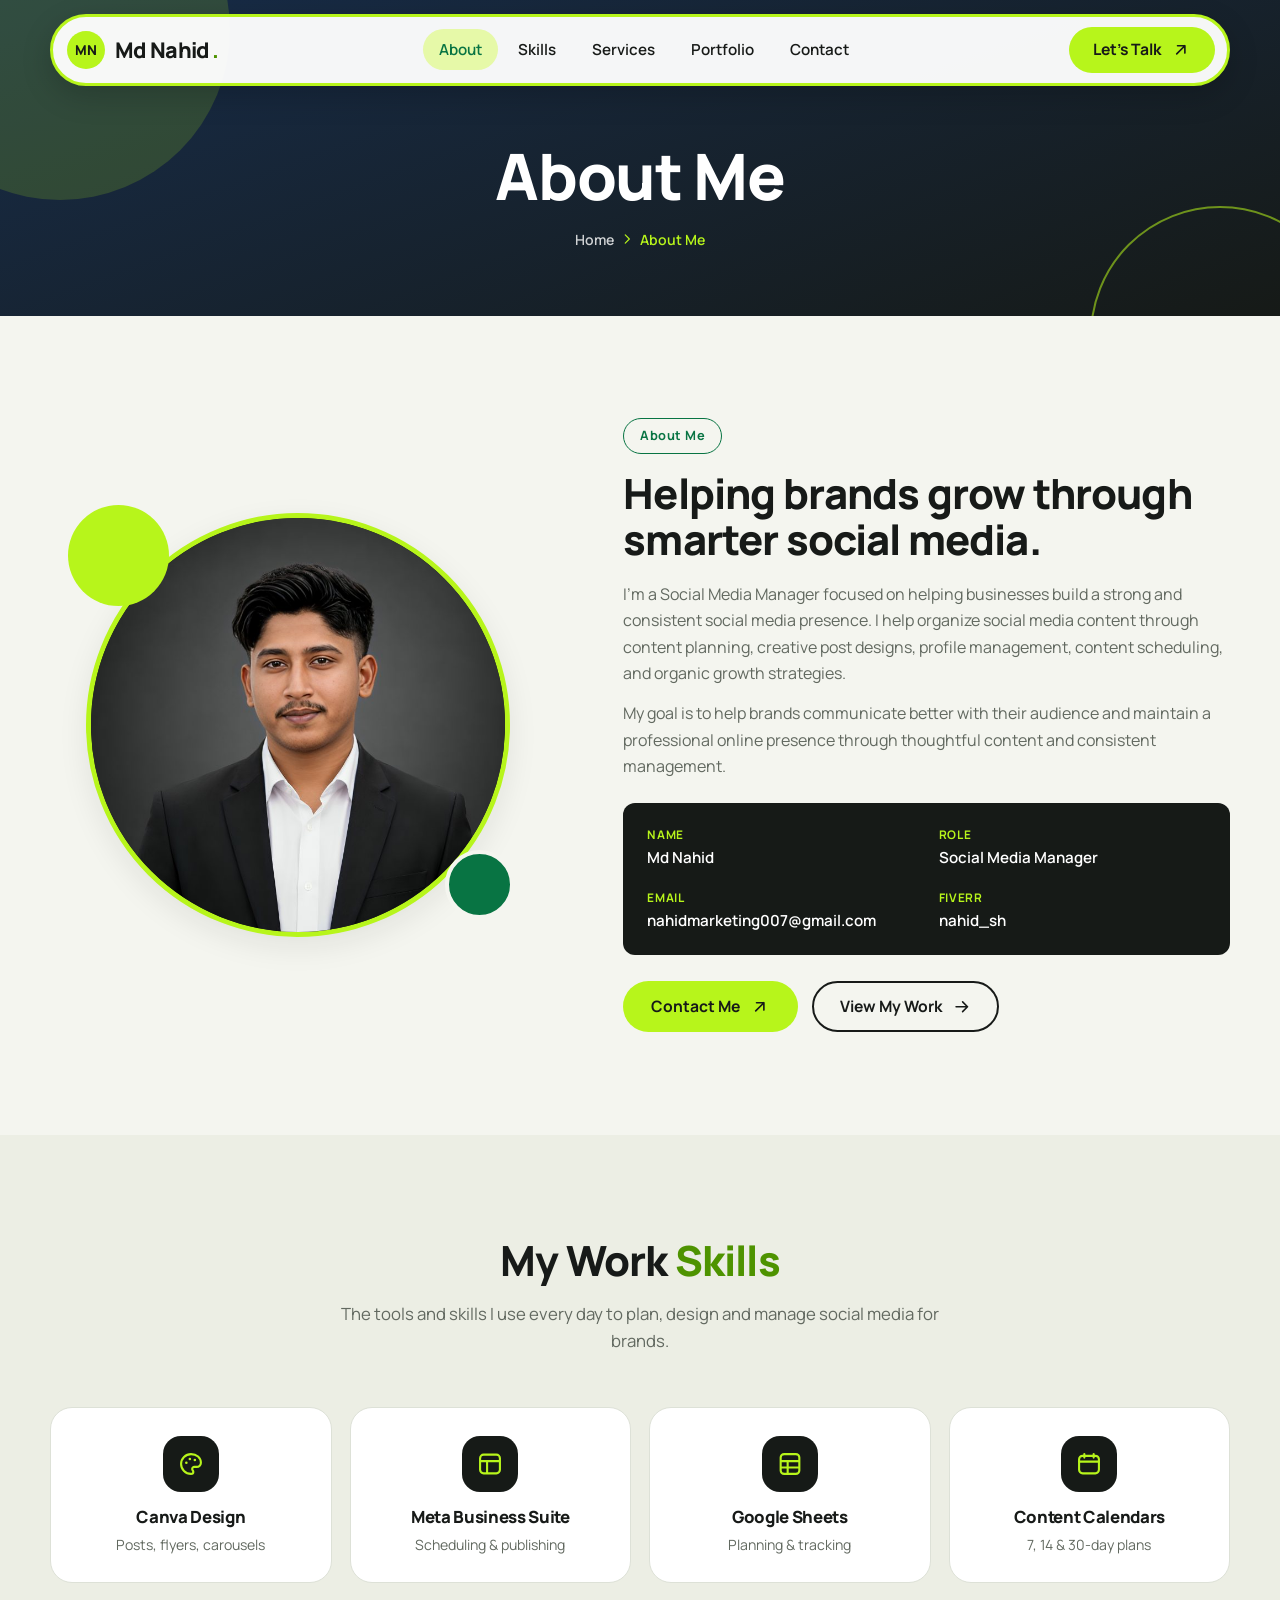
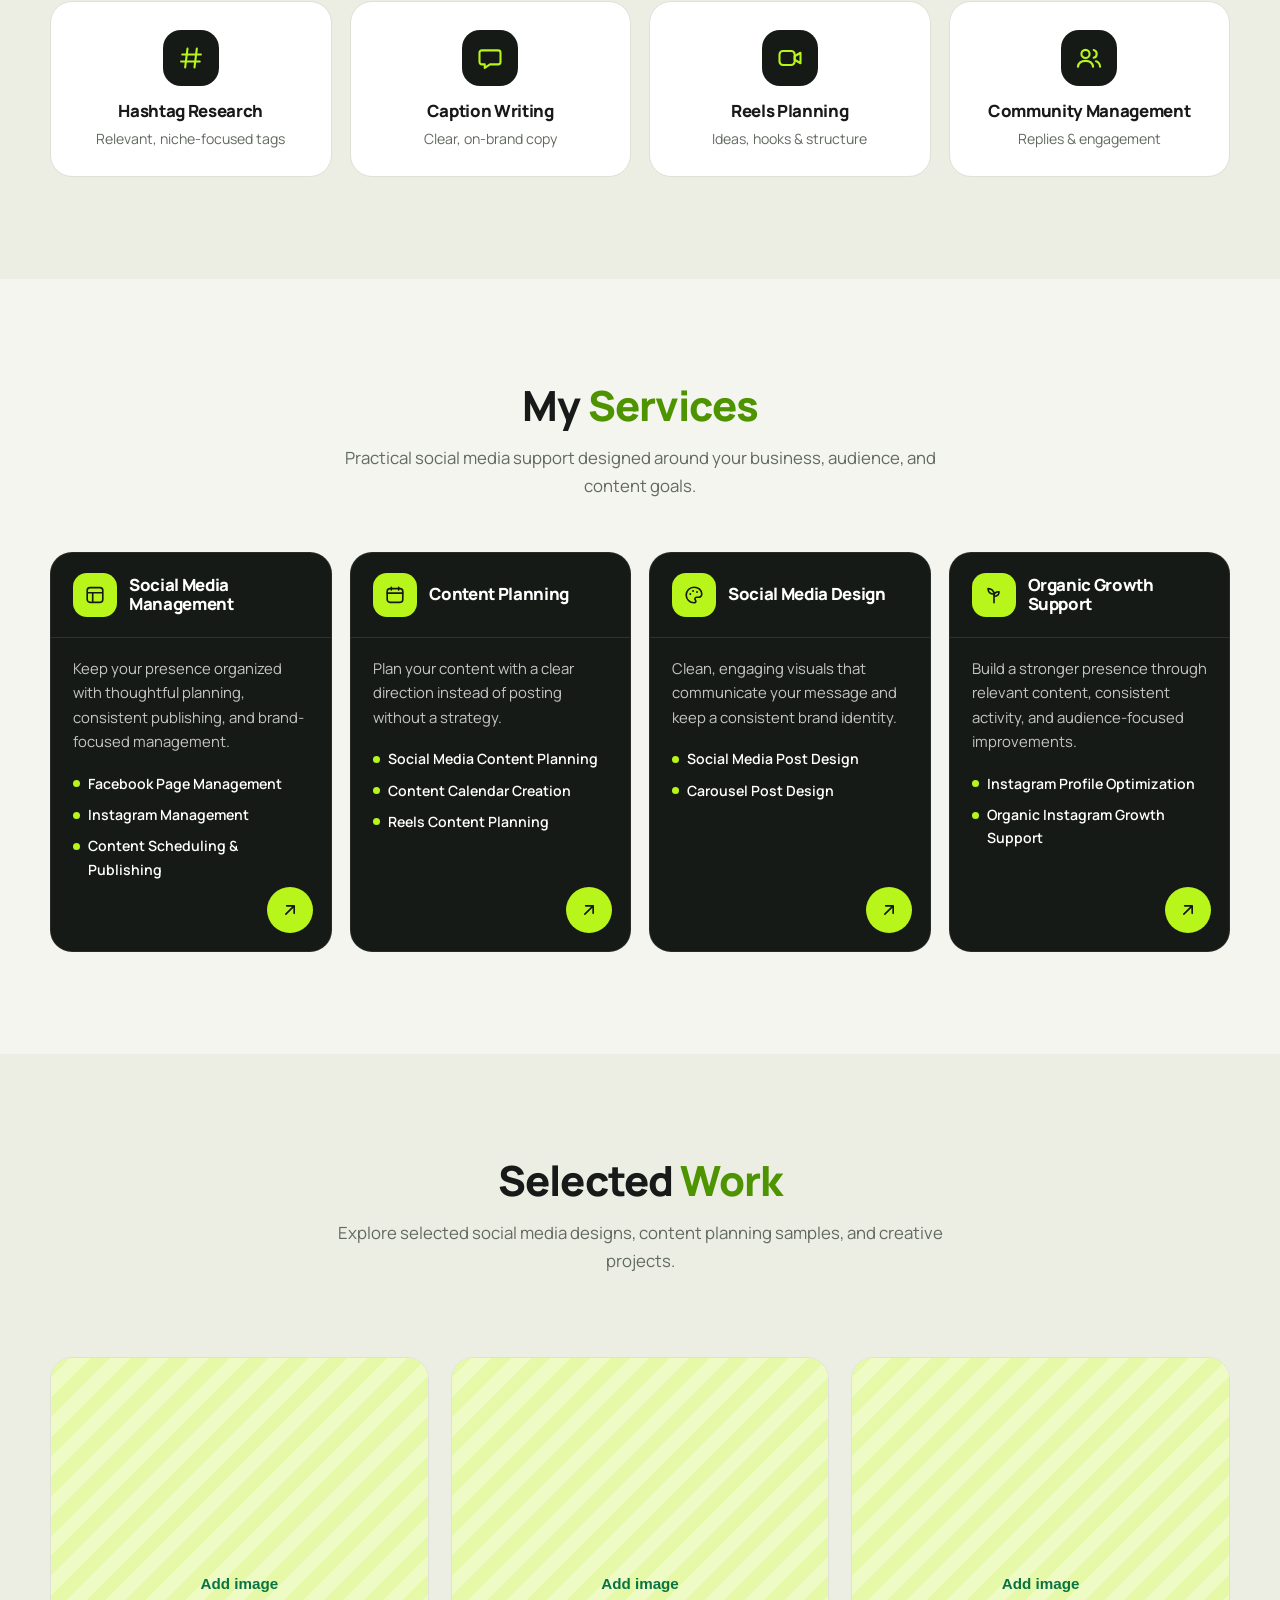
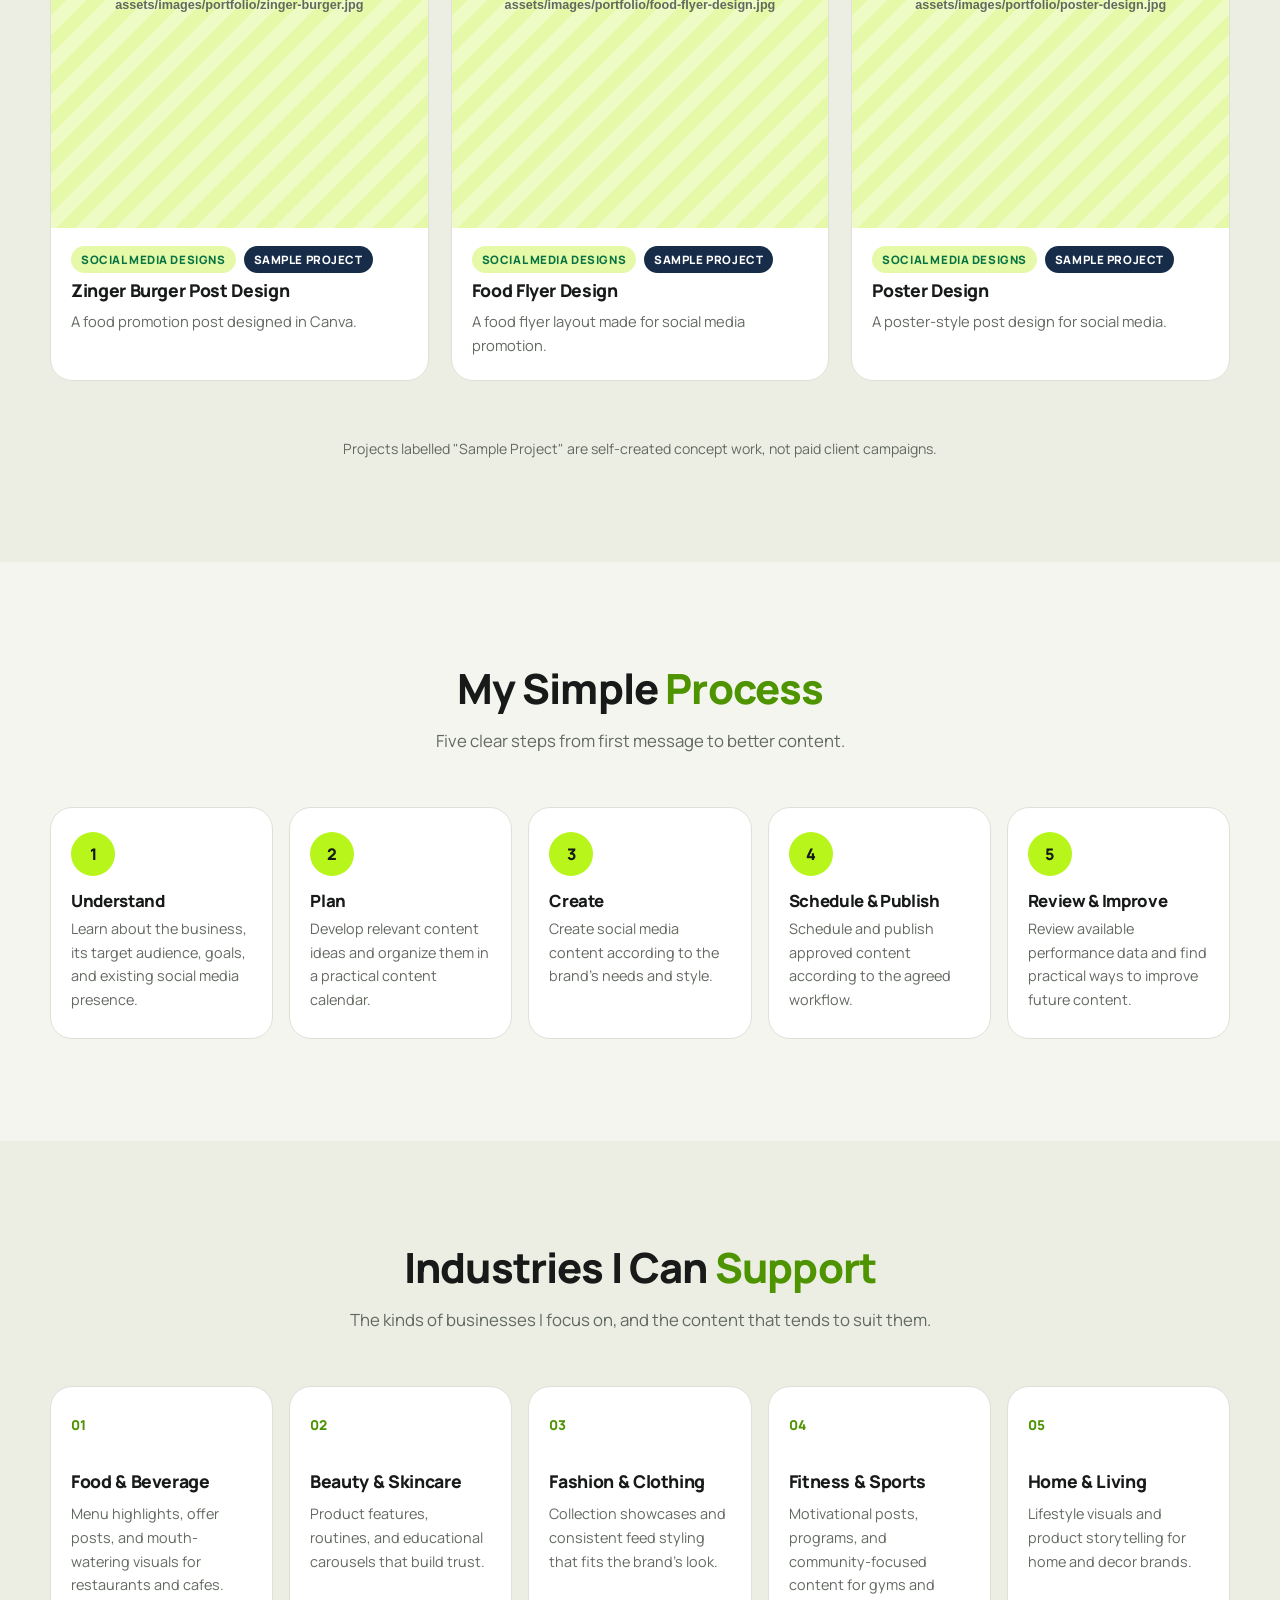
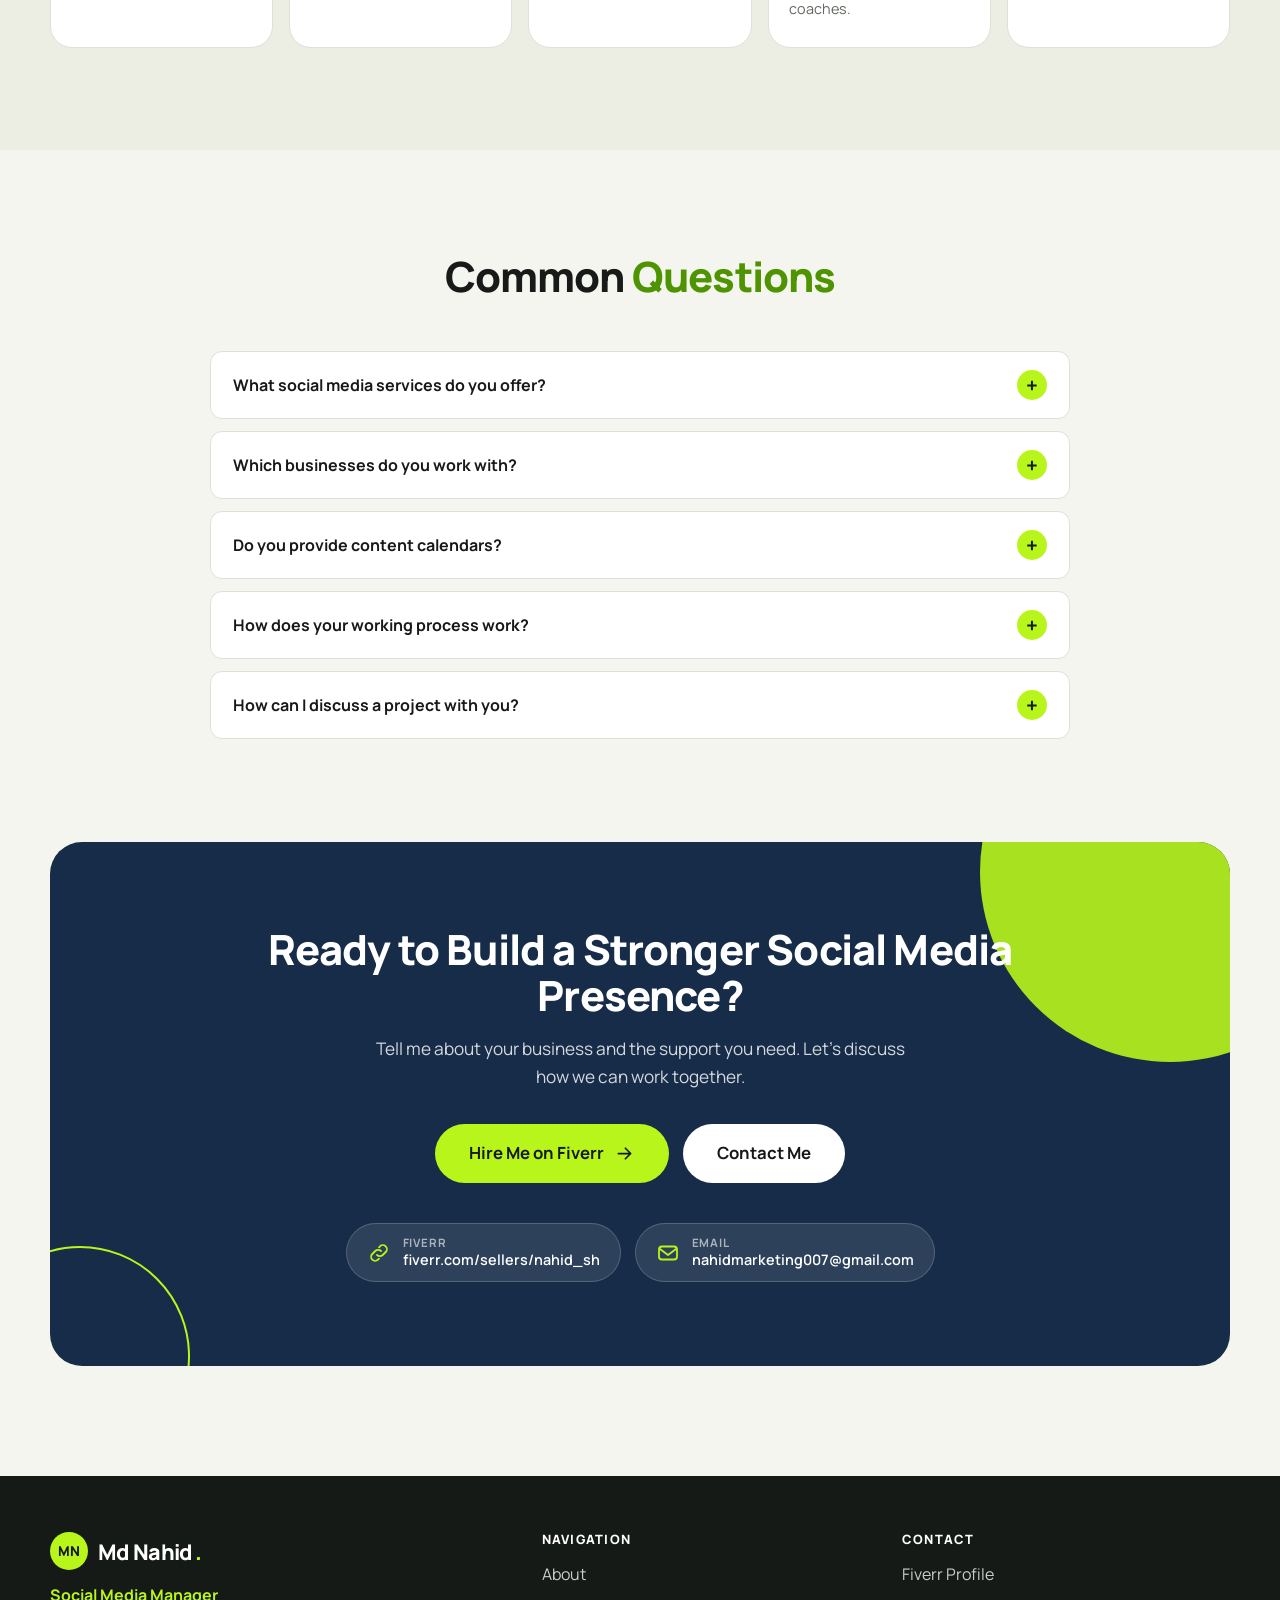
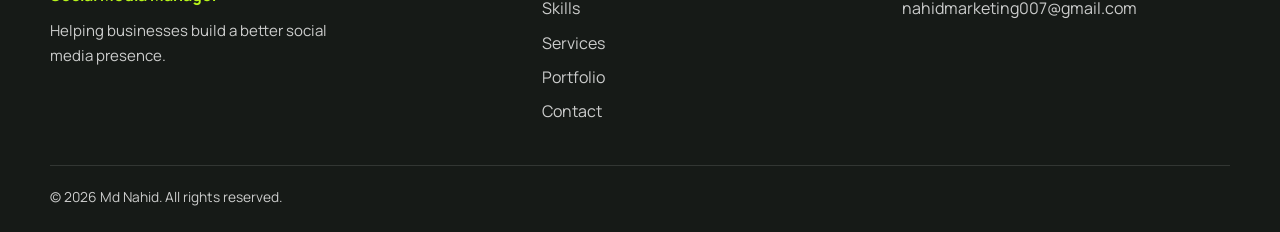
==== commit f73bbe87: "Add files via upload" ====
--- a/index.html
+++ b/index.html
@@ -32,6 +32,7 @@
 <svg width="0" height="0" style="position:absolute" aria-hidden="true" focusable="false">
   <defs>
     <symbol id="i-arrow" viewBox="0 0 24 24"><path d="M5 12h14M13 6l6 6-6 6" fill="none" stroke="currentColor" stroke-width="2" stroke-linecap="round" stroke-linejoin="round"/></symbol>
+    <symbol id="i-diag" viewBox="0 0 24 24"><path d="M7 17L17 7M8 7h9v9" fill="none" stroke="currentColor" stroke-width="2" stroke-linecap="round" stroke-linejoin="round"/></symbol>
     <symbol id="i-up" viewBox="0 0 24 24"><path d="M12 19V5M6 11l6-6 6 6" fill="none" stroke="currentColor" stroke-width="2" stroke-linecap="round" stroke-linejoin="round"/></symbol>
     <symbol id="i-check" viewBox="0 0 24 24"><path d="M5 12.5l4.5 4.5L19 7.5" fill="none" stroke="currentColor" stroke-width="2.4" stroke-linecap="round" stroke-linejoin="round"/></symbol>
     <symbol id="i-calendar" viewBox="0 0 24 24"><rect x="3.5" y="5" width="17" height="15" rx="3" fill="none" stroke="currentColor" stroke-width="1.8"/><path d="M3.5 10h17M8 3.5v3M16 3.5v3" fill="none" stroke="currentColor" stroke-width="1.8" stroke-linecap="round"/></symbol>
@@ -44,26 +45,32 @@
     <symbol id="i-heart" viewBox="0 0 24 24"><path d="M12 20s-7.5-4.6-7.5-10A4.3 4.3 0 0112 7.6 4.3 4.3 0 0119.5 10c0 5.4-7.5 10-7.5 10z" fill="none" stroke="currentColor" stroke-width="1.8" stroke-linejoin="round"/></symbol>
     <symbol id="i-close" viewBox="0 0 24 24"><path d="M6 6l12 12M18 6L6 18" fill="none" stroke="currentColor" stroke-width="2" stroke-linecap="round"/></symbol>
     <symbol id="i-chevron" viewBox="0 0 24 24"><path d="M9 5l7 7-7 7" fill="none" stroke="currentColor" stroke-width="2" stroke-linecap="round" stroke-linejoin="round"/></symbol>
+    <symbol id="i-hash" viewBox="0 0 24 24"><path d="M9 4L7 20M17 4l-2 16M4.5 9h16M3.5 15h16" fill="none" stroke="currentColor" stroke-width="1.8" stroke-linecap="round"/></symbol>
+    <symbol id="i-video" viewBox="0 0 24 24"><rect x="3" y="6" width="13" height="12" rx="3" fill="none" stroke="currentColor" stroke-width="1.8"/><path d="M16 10.5l5-3v9l-5-3z" fill="none" stroke="currentColor" stroke-width="1.8" stroke-linejoin="round"/></symbol>
+    <symbol id="i-sheet" viewBox="0 0 24 24"><rect x="4" y="3.5" width="16" height="17" rx="3" fill="none" stroke="currentColor" stroke-width="1.8"/><path d="M4 9.5h16M4 15h16M10 9.5v11" fill="none" stroke="currentColor" stroke-width="1.8"/></symbol>
+    <symbol id="i-send" viewBox="0 0 24 24"><path d="M21 4L10.5 14.5M21 4l-6.5 17-4-6.5L4 10.5 21 4z" fill="none" stroke="currentColor" stroke-width="1.8" stroke-linecap="round" stroke-linejoin="round"/></symbol>
+    <symbol id="i-users" viewBox="0 0 24 24"><circle cx="9" cy="8.5" r="3.5" fill="none" stroke="currentColor" stroke-width="1.8"/><path d="M2.5 19.5c.5-3.4 3-5 6.5-5s6 1.6 6.5 5M16 5.2a3.4 3.4 0 010 6.6M18 14.8c2 .5 3.2 2 3.5 4.7" fill="none" stroke="currentColor" stroke-width="1.8" stroke-linecap="round"/></symbol>
+    <symbol id="i-pin" viewBox="0 0 24 24"><path d="M12 21s-6.5-5.6-6.5-11a6.5 6.5 0 0113 0c0 5.4-6.5 11-6.5 11z" fill="none" stroke="currentColor" stroke-width="1.8" stroke-linejoin="round"/><circle cx="12" cy="10" r="2.3" fill="none" stroke="currentColor" stroke-width="1.8"/></symbol>
   </defs>
 </svg>
 
-<!-- ============================ HEADER / NAVIGATION ============================ -->
+<!-- ============================ HEADER / FLOATING NAVIGATION ============================ -->
 <header class="site-header" id="top">
-  <div class="container nav">
-    <a class="logo" href="#home" aria-label="Md Nahid - back to top">Md Nahid<span class="logo-dot">.</span></a>
+  <div class="nav-shell">
+    <a class="logo" href="#home" aria-label="Md Nahid - back to top"><span class="logo-badge">MN</span>Md Nahid<span class="logo-dot">.</span></a>
 
     <nav class="nav-menu" id="nav-menu" aria-label="Main navigation">
       <ul>
-        <li><a href="#home">Home</a></li>
+        <li><a href="#about">About</a></li>
+        <li><a href="#skills">Skills</a></li>
         <li><a href="#services">Services</a></li>
         <li><a href="#portfolio">Portfolio</a></li>
-        <li><a href="#about">About</a></li>
         <li><a href="#contact">Contact</a></li>
       </ul>
-      <a class="btn btn-primary nav-cta-mobile" href="#contact" data-nav-close>Hire Me</a>
+      <a class="btn btn-primary nav-cta-mobile" href="#contact">Let's Talk</a>
     </nav>
 
-    <a class="btn btn-primary nav-cta" href="#contact">Hire Me</a>
+    <a class="btn btn-primary nav-cta" href="#contact">Let's Talk <svg class="icon" aria-hidden="true"><use href="#i-diag"/></svg></a>
 
     <button class="nav-toggle" type="button" aria-label="Open menu" aria-expanded="false" aria-controls="nav-menu">
       <span class="bars" aria-hidden="true"><span></span><span></span><span></span></span>
@@ -73,137 +80,126 @@
 
 <main id="main">
 
-<!-- ============================ HERO ============================ -->
-<section class="hero" id="home" aria-labelledby="hero-title">
-  <div class="container hero-grid">
-    <div class="hero-copy">
-      <p class="eyebrow">Social Media Management &amp; Content Strategy</p>
-      <h1 id="hero-title">Helping Brands Grow Through <span class="hl">Smarter Social Media.</span></h1>
-      <p class="lead">I help businesses build a strong social media presence through strategic content planning, creative designs, consistent management, and organic growth.</p>
+<!-- ============================ PAGE BANNER ============================ -->
+<section class="banner" id="home" aria-labelledby="banner-title">
+  <div class="container">
+    <h1 id="banner-title">About Me</h1>
+    <p class="crumbs" aria-label="Breadcrumb"><a href="#home">Home</a><svg class="icon" aria-hidden="true"><use href="#i-chevron"/></svg><span>About Me</span></p>
+  </div>
+</section>
+
+<!-- ============================ ABOUT ============================ -->
+<section class="section" id="about" aria-labelledby="about-title">
+  <div class="container about-grid">
+    <div class="about-photo reveal">
+      <div class="photo-ring">
+        <img src="assets/images/profile.jpg" width="900" height="900" alt="Portrait of Md Nahid, Social Media Manager, wearing a black blazer and white shirt" decoding="async">
+      </div>
+      <span class="dot dot-a" aria-hidden="true"></span>
+      <span class="dot dot-b" aria-hidden="true"></span>
+    </div>
+
+    <div class="about-copy reveal">
+      <span class="pill">About Me</span>
+      <h2 id="about-title">Helping brands grow through smarter social media.</h2>
+      <p>I'm a Social Media Manager focused on helping businesses build a strong and consistent social media presence. I help organize social media content through content planning, creative post designs, profile management, content scheduling, and organic growth strategies.</p>
+      <p>My goal is to help brands communicate better with their audience and maintain a professional online presence through thoughtful content and consistent management.</p>
+
+      <dl class="info-card">
+        <div><dt>Name</dt><dd>Md Nahid</dd></div>
+        <div><dt>Role</dt><dd>Social Media Manager</dd></div>
+        <div><dt>Email</dt><dd><a data-link="email" data-text="email" href="#contact"></a></dd></div>
+        <div><dt>Fiverr</dt><dd><a data-link="fiverr" href="#contact" target="_blank" rel="noopener noreferrer">nahid_sh</a></dd></div>
+      </dl>
 
       <div class="btn-row">
-        <a class="btn btn-primary" href="#portfolio">View My Work <svg class="icon" aria-hidden="true"><use href="#i-arrow"/></svg></a>
-        <a class="btn btn-outline" href="#contact">Let's Work Together</a>
+        <a class="btn btn-primary" data-link="email" href="#contact">Contact Me <svg class="icon" aria-hidden="true"><use href="#i-diag"/></svg></a>
+        <a class="btn btn-outline" href="#portfolio">View My Work <svg class="icon" aria-hidden="true"><use href="#i-arrow"/></svg></a>
       </div>
-
-      <ul class="tag-list" aria-label="Main services">
-        <li>Facebook Management</li>
-        <li>Instagram Management</li>
-        <li>Content Planning</li>
-        <li>Organic Growth</li>
-      </ul>
-    </div>
-
-    <!-- Illustrative composition (not real client data). Replace with real project images when ready. -->
-    <div class="hero-visual-wrap">
-      <div class="hero-visual" aria-hidden="true">
-        <div class="ring ring-1"></div>
-        <div class="ring ring-2"></div>
-
-        <div class="v-card v-stats">
-          <span class="v-label">Engagement overview</span>
-          <div class="bars-mini"><i style="--h:38%"></i><i style="--h:62%"></i><i style="--h:48%"></i><i style="--h:80%"></i><i style="--h:56%"></i><i style="--h:92%"></i><i style="--h:70%"></i></div>
-          <span class="v-note">Sample layout</span>
-        </div>
-
-        <div class="v-card v-post">
-          <div class="post-head"><span class="avatar"></span><span class="lines"><i></i><i></i></span></div>
-          <div class="post-art"><span>Your<br>Brand</span></div>
-          <div class="post-foot"><svg class="icon"><use href="#i-heart"/></svg><svg class="icon"><use href="#i-chat"/></svg><span class="lines"><i></i></span></div>
-        </div>
-
-        <div class="v-card v-plan">
-          <span class="v-label v-label-light">Content calendar</span>
-          <div class="cal-mini">
-            <i></i><i class="on"></i><i></i><i></i><i class="on"></i><i></i><i></i>
-            <i></i><i></i><i class="on"></i><i></i><i></i><i class="on"></i><i></i>
-            <i class="on"></i><i></i><i></i><i class="on"></i><i></i><i></i><i class="on"></i>
-          </div>
-        </div>
-
-        <div class="chip chip-notify"><svg class="icon"><use href="#i-check"/></svg> Post scheduled</div>
-        <div class="chip-round"><svg class="icon"><use href="#i-sprout"/></svg></div>
-      </div>
-      <p class="visual-caption">Illustrative preview</p>
-    </div>
-  </div>
-</section>
-
-<!-- ============================ FOCUS STRIP ============================ -->
-<section class="strip" aria-labelledby="strip-title">
-  <div class="container">
-    <p class="strip-title" id="strip-title">Built Around Better Social Media</p>
-    <ul class="strip-list">
-      <li>Content Strategy</li>
-      <li>Visual Design</li>
-      <li>Content Planning</li>
-      <li>Consistent Publishing</li>
-      <li>Organic Growth</li>
-    </ul>
+    </div>
+  </div>
+</section>
+
+<!-- ============================ SKILLS ============================ -->
+<section class="section section-alt" id="skills" aria-labelledby="skills-title">
+  <div class="container">
+    <div class="section-head center reveal">
+      <h2 id="skills-title">My Work <span class="hl">Skills</span></h2>
+      <p class="section-sub">The tools and skills I use every day to plan, design and manage social media for brands.</p>
+    </div>
+
+    <div class="skill-grid">
+      <article class="skill-card reveal"><span class="skill-icon"><svg class="icon"><use href="#i-palette"/></svg></span><h3>Canva Design</h3><p>Posts, flyers, carousels</p></article>
+      <article class="skill-card reveal"><span class="skill-icon"><svg class="icon"><use href="#i-layout"/></svg></span><h3>Meta Business Suite</h3><p>Scheduling &amp; publishing</p></article>
+      <article class="skill-card reveal"><span class="skill-icon"><svg class="icon"><use href="#i-sheet"/></svg></span><h3>Google Sheets</h3><p>Planning &amp; tracking</p></article>
+      <article class="skill-card reveal"><span class="skill-icon"><svg class="icon"><use href="#i-calendar"/></svg></span><h3>Content Calendars</h3><p>7, 14 &amp; 30-day plans</p></article>
+      <article class="skill-card reveal"><span class="skill-icon"><svg class="icon"><use href="#i-hash"/></svg></span><h3>Hashtag Research</h3><p>Relevant, niche-focused tags</p></article>
+      <article class="skill-card reveal"><span class="skill-icon"><svg class="icon"><use href="#i-chat"/></svg></span><h3>Caption Writing</h3><p>Clear, on-brand copy</p></article>
+      <article class="skill-card reveal"><span class="skill-icon"><svg class="icon"><use href="#i-video"/></svg></span><h3>Reels Planning</h3><p>Ideas, hooks &amp; structure</p></article>
+      <article class="skill-card reveal"><span class="skill-icon"><svg class="icon"><use href="#i-users"/></svg></span><h3>Community Management</h3><p>Replies &amp; engagement</p></article>
+    </div>
   </div>
 </section>
 
 <!-- ============================ SERVICES ============================ -->
 <section class="section" id="services" aria-labelledby="services-title">
   <div class="container">
-    <div class="section-head reveal">
-      <span class="pill">My Services</span>
-      <h2 id="services-title">Everything Your Brand Needs to Show Up Better on Social Media.</h2>
+    <div class="section-head center reveal">
+      <h2 id="services-title">My <span class="hl">Services</span></h2>
       <p class="section-sub">Practical social media support designed around your business, audience, and content goals.</p>
     </div>
 
     <div class="service-grid">
-      <article class="service-card tone-a reveal">
-        <span class="service-icon"><svg class="icon"><use href="#i-layout"/></svg></span>
-        <h3>Social Media Management</h3>
-        <p>Keep your social media presence organized with thoughtful planning, consistent publishing, and brand-focused management.</p>
+      <article class="service-card reveal">
+        <header class="service-top"><span class="service-icon"><svg class="icon"><use href="#i-layout"/></svg></span><h3>Social Media Management</h3></header>
+        <p>Keep your presence organized with thoughtful planning, consistent publishing, and brand-focused management.</p>
         <ul>
           <li>Facebook Page Management</li>
           <li>Instagram Management</li>
           <li>Content Scheduling &amp; Publishing</li>
         </ul>
+        <a class="service-go" href="#contact" aria-label="Discuss Social Media Management"><svg class="icon" aria-hidden="true"><use href="#i-diag"/></svg></a>
       </article>
 
-      <article class="service-card tone-b reveal">
-        <span class="service-icon"><svg class="icon"><use href="#i-calendar"/></svg></span>
-        <h3>Content Planning</h3>
+      <article class="service-card reveal">
+        <header class="service-top"><span class="service-icon"><svg class="icon"><use href="#i-calendar"/></svg></span><h3>Content Planning</h3></header>
         <p>Plan your content with a clear direction instead of posting without a strategy.</p>
         <ul>
           <li>Social Media Content Planning</li>
           <li>Content Calendar Creation</li>
           <li>Reels Content Planning</li>
         </ul>
+        <a class="service-go" href="#contact" aria-label="Discuss Content Planning"><svg class="icon" aria-hidden="true"><use href="#i-diag"/></svg></a>
       </article>
 
-      <article class="service-card tone-c reveal">
-        <span class="service-icon"><svg class="icon"><use href="#i-palette"/></svg></span>
-        <h3>Social Media Design</h3>
-        <p>Create clean, engaging visuals that communicate your message and maintain a consistent brand identity.</p>
+      <article class="service-card reveal">
+        <header class="service-top"><span class="service-icon"><svg class="icon"><use href="#i-palette"/></svg></span><h3>Social Media Design</h3></header>
+        <p>Clean, engaging visuals that communicate your message and keep a consistent brand identity.</p>
         <ul>
           <li>Social Media Post Design</li>
           <li>Carousel Post Design</li>
         </ul>
+        <a class="service-go" href="#contact" aria-label="Discuss Social Media Design"><svg class="icon" aria-hidden="true"><use href="#i-diag"/></svg></a>
       </article>
 
-      <article class="service-card tone-d reveal">
-        <span class="service-icon"><svg class="icon"><use href="#i-sprout"/></svg></span>
-        <h3>Organic Growth Support</h3>
-        <p>Build a stronger social media presence through relevant content, consistent activity, and audience-focused improvements.</p>
+      <article class="service-card reveal">
+        <header class="service-top"><span class="service-icon"><svg class="icon"><use href="#i-sprout"/></svg></span><h3>Organic Growth Support</h3></header>
+        <p>Build a stronger presence through relevant content, consistent activity, and audience-focused improvements.</p>
         <ul>
           <li>Instagram Profile Optimization</li>
           <li>Organic Instagram Growth Support</li>
         </ul>
+        <a class="service-go" href="#contact" aria-label="Discuss Organic Growth Support"><svg class="icon" aria-hidden="true"><use href="#i-diag"/></svg></a>
       </article>
     </div>
   </div>
 </section>
 
 <!-- ============================ PORTFOLIO ============================ -->
-<section class="section section-tight" id="portfolio" aria-labelledby="portfolio-title">
-  <div class="container">
-    <div class="section-head reveal">
-      <span class="pill">Selected Work</span>
-      <h2 id="portfolio-title">Creative Work. Thoughtful Planning. Clear Presentation.</h2>
+<section class="section section-alt" id="portfolio" aria-labelledby="portfolio-title">
+  <div class="container">
+    <div class="section-head center reveal">
+      <h2 id="portfolio-title">Selected <span class="hl">Work</span></h2>
       <p class="section-sub">Explore selected social media designs, content planning samples, and creative projects.</p>
     </div>
 
@@ -213,7 +209,7 @@
     <div class="pf-grid" id="pf-grid" aria-live="polite"></div>
 
     <div class="pf-more">
-      <button class="btn btn-outline" id="pf-more" type="button" hidden>Show More Work</button>
+      <button class="btn btn-primary" id="pf-more" type="button" hidden>Show More Work</button>
     </div>
 
     <p class="pf-note">Projects labelled "Sample Project" are self-created concept work, not paid client campaigns.</p>
@@ -221,88 +217,27 @@
 </section>
 
 <!-- ============================ PROCESS ============================ -->
-<section class="process" id="process" aria-labelledby="process-title">
-  <div class="container process-grid">
-    <div class="dash reveal" aria-hidden="true">
-      <span class="dash-watermark">PLAN</span>
-      <div class="dash-card">
-        <div class="dash-top">
-          <span class="dash-title">This week's content plan</span>
-          <span class="dash-badge">Sample</span>
-        </div>
-        <ul class="dash-rows">
-          <li><span class="d-day">Mon</span><span class="d-bar" style="--w:78%"></span><span class="d-tag">Post</span></li>
-          <li><span class="d-day">Tue</span><span class="d-bar" style="--w:46%"></span><span class="d-tag">Reel</span></li>
-          <li><span class="d-day">Wed</span><span class="d-bar" style="--w:62%"></span><span class="d-tag">Carousel</span></li>
-          <li><span class="d-day">Thu</span><span class="d-bar" style="--w:34%"></span><span class="d-tag">Story</span></li>
-          <li><span class="d-day">Fri</span><span class="d-bar" style="--w:70%"></span><span class="d-tag">Post</span></li>
-        </ul>
-        <div class="dash-actions">
-          <span class="d-pill">Plan</span><span class="d-pill">Create</span><span class="d-pill">Publish</span>
-          <span class="d-plus"><svg class="icon"><use href="#i-check"/></svg></span>
-        </div>
-      </div>
-    </div>
-
-    <div class="process-copy">
-      <h2 id="process-title" class="reveal">A Simple Process for Better Social Media.</h2>
-      <ol class="steps">
-        <li class="reveal"><span class="step-num">1</span><div><h3>Understand</h3><p>Learn about the business, its target audience, goals, and existing social media presence.</p></div></li>
-        <li class="reveal"><span class="step-num">2</span><div><h3>Plan</h3><p>Develop relevant content ideas and organize them in a practical content calendar.</p></div></li>
-        <li class="reveal"><span class="step-num">3</span><div><h3>Create</h3><p>Create social media content according to the brand's needs and style.</p></div></li>
-        <li class="reveal"><span class="step-num">4</span><div><h3>Schedule &amp; Publish</h3><p>Schedule and publish approved content according to the agreed workflow.</p></div></li>
-        <li class="reveal"><span class="step-num">5</span><div><h3>Review &amp; Improve</h3><p>Review available performance data and find practical ways to improve future content.</p></div></li>
-      </ol>
-    </div>
-  </div>
-</section>
-
-<!-- ============================ ABOUT ============================ -->
-<section class="section" id="about" aria-labelledby="about-title">
-  <div class="container about-grid">
-    <div class="about-photo reveal">
-      <div class="photo-frame">
-        <img src="assets/images/profile.jpg" width="900" height="900" alt="Portrait of Md Nahid, Social Media Manager, wearing a black blazer and white shirt" loading="lazy" decoding="async">
-      </div>
-      <span class="photo-chip"><svg class="icon"><use href="#i-check"/></svg> Social Media Manager</span>
-    </div>
-
-    <div class="about-copy reveal">
-      <span class="pill">About Me</span>
-      <h2 id="about-title">Hi, I'm Md Nahid.</h2>
-      <p>I'm a Social Media Manager focused on helping businesses build a strong and consistent social media presence. I help organize social media content through content planning, creative post designs, profile management, content scheduling, and organic growth strategies.</p>
-      <p>My goal is to help brands communicate better with their audience and maintain a professional online presence through thoughtful content and consistent management.</p>
-
-      <h3 class="mini-title">What I do</h3>
-      <ul class="chips">
-        <li>Facebook Page Management</li>
-        <li>Instagram Management</li>
-        <li>Content Planning</li>
-        <li>Content Calendars</li>
-        <li>Post &amp; Carousel Design</li>
-        <li>Reels Content Planning</li>
-        <li>Scheduling &amp; Publishing</li>
-        <li>Instagram Profile Optimization</li>
-      </ul>
-
-      <h3 class="mini-title">Tools I use</h3>
-      <ul class="chips chips-tools">
-        <li>Canva</li>
-        <li>Meta Business Suite</li>
-        <li>Google Sheets</li>
-      </ul>
-
-      <a class="btn btn-primary" href="#contact">Contact Me <svg class="icon" aria-hidden="true"><use href="#i-arrow"/></svg></a>
-    </div>
+<section class="section" id="process" aria-labelledby="process-title">
+  <div class="container">
+    <div class="section-head center reveal">
+      <h2 id="process-title">My Simple <span class="hl">Process</span></h2>
+      <p class="section-sub">Five clear steps from first message to better content.</p>
+    </div>
+    <ol class="steps">
+      <li class="step reveal"><span class="step-num">1</span><h3>Understand</h3><p>Learn about the business, its target audience, goals, and existing social media presence.</p></li>
+      <li class="step reveal"><span class="step-num">2</span><h3>Plan</h3><p>Develop relevant content ideas and organize them in a practical content calendar.</p></li>
+      <li class="step reveal"><span class="step-num">3</span><h3>Create</h3><p>Create social media content according to the brand's needs and style.</p></li>
+      <li class="step reveal"><span class="step-num">4</span><h3>Schedule &amp; Publish</h3><p>Schedule and publish approved content according to the agreed workflow.</p></li>
+      <li class="step reveal"><span class="step-num">5</span><h3>Review &amp; Improve</h3><p>Review available performance data and find practical ways to improve future content.</p></li>
+    </ol>
   </div>
 </section>
 
 <!-- ============================ INDUSTRIES ============================ -->
-<section class="section section-tight" id="industries" aria-labelledby="industries-title">
-  <div class="container">
-    <div class="section-head reveal">
-      <span class="pill">Industries</span>
-      <h2 id="industries-title">Industries I Can Support</h2>
+<section class="section section-alt" id="industries" aria-labelledby="industries-title">
+  <div class="container">
+    <div class="section-head center reveal">
+      <h2 id="industries-title">Industries I Can <span class="hl">Support</span></h2>
       <p class="section-sub">The kinds of businesses I focus on, and the content that tends to suit them.</p>
     </div>
 
@@ -317,11 +252,10 @@
 </section>
 
 <!-- ============================ FAQ ============================ -->
-<section class="section section-tight" id="faq" aria-labelledby="faq-title">
+<section class="section" id="faq" aria-labelledby="faq-title">
   <div class="container faq-wrap">
-    <div class="section-head reveal">
-      <span class="pill">FAQ</span>
-      <h2 id="faq-title">Common Questions</h2>
+    <div class="section-head center reveal">
+      <h2 id="faq-title">Common <span class="hl">Questions</span></h2>
     </div>
 
     <div class="faq-list reveal">
@@ -390,24 +324,24 @@
 <footer class="site-footer">
   <div class="container footer-grid">
     <div class="footer-brand">
-      <a class="logo" href="#home">Md Nahid<span class="logo-dot">.</span></a>
+      <a class="logo" href="#home"><span class="logo-badge">MN</span>Md Nahid<span class="logo-dot">.</span></a>
       <p class="footer-role">Social Media Manager</p>
       <p class="footer-tag">Helping businesses build a better social media presence.</p>
     </div>
 
     <nav aria-label="Footer navigation">
-      <h2 class="footer-title">Explore</h2>
+      <h2 class="footer-title">Navigation</h2>
       <ul>
-        <li><a href="#home">Home</a></li>
+        <li><a href="#about">About</a></li>
+        <li><a href="#skills">Skills</a></li>
         <li><a href="#services">Services</a></li>
         <li><a href="#portfolio">Portfolio</a></li>
-        <li><a href="#about">About</a></li>
         <li><a href="#contact">Contact</a></li>
       </ul>
     </nav>
 
     <div>
-      <h2 class="footer-title">Get in touch</h2>
+      <h2 class="footer-title">Contact</h2>
       <ul>
         <li><a data-link="fiverr" href="#contact" target="_blank" rel="noopener noreferrer">Fiverr Profile</a></li>
         <li><a data-link="email" data-text="email" href="#contact"></a></li>
--- a/style.css
+++ b/style.css
@@ -1,8 +1,8 @@
 /* =====================================================================
    Md Nahid | Social Media Manager Portfolio - style.css
    1. Colors & settings   2. Base   3. Buttons & shared   4. Header
-   5. Hero   6. Strip   7. Services   8. Portfolio   9. Process
-   10. About   11. Industries   12. FAQ   13. Contact   14. Footer
+   5. Banner   6. About   7. Skills   8. Services   9. Portfolio
+   10. Process   11. Industries   12. FAQ   13. Contact   14. Footer
    15. Lightbox & utilities   16. Responsive   17. Reduced motion
    ===================================================================== */
 
@@ -28,13 +28,13 @@
   --radius: 22px;
   --radius-lg: 32px;
   --max-width: 1180px;
-  --header-h: 72px;
+  --header-h: 84px;
   --shadow-soft: 0 10px 30px rgba(23, 26, 24, 0.08);
 }
 
 /* ---------- 2. BASE ---------- */
 *, *::before, *::after { box-sizing: border-box; }
-html { scroll-behavior: smooth; scroll-padding-top: calc(var(--header-h) + 12px); -webkit-text-size-adjust: 100%; }
+html { scroll-behavior: smooth; scroll-padding-top: 96px; -webkit-text-size-adjust: 100%; }
 body {
   margin: 0;
   font-family: var(--font-main);
@@ -47,13 +47,15 @@
 img { max-width: 100%; display: block; }
 a { color: inherit; }
 ul, ol { margin: 0; padding: 0; list-style: none; }
+dl, dd { margin: 0; }
 h1, h2, h3, p { margin: 0; }
 h1, h2, h3 { line-height: 1.12; letter-spacing: -0.02em; font-weight: 800; }
-h1 { font-size: clamp(2.4rem, 5.6vw, 4.4rem); }
-h2 { font-size: clamp(1.8rem, 3.8vw, 2.85rem); }
+h1 { font-size: clamp(2.4rem, 5.6vw, 4rem); }
+h2 { font-size: clamp(1.8rem, 3.8vw, 2.6rem); }
 h3 { font-size: 1.2rem; }
 .container { width: min(100% - 40px, var(--max-width)); margin-inline: auto; }
 .icon { width: 1.25em; height: 1.25em; flex: none; }
+.hl { color: var(--color-lime-text); }
 
 :focus-visible { outline: 3px solid var(--color-navy); outline-offset: 3px; border-radius: 6px; }
 .skip-link {
@@ -82,27 +84,35 @@
 
 .pill {
   display: inline-block; padding: 6px 16px; border-radius: 999px;
-  background: var(--color-dark-green); color: #fff; font-size: .8rem; font-weight: 700; letter-spacing: .04em;
-}
-.section { padding: clamp(64px, 9vw, 120px) 0; }
-.section-tight { padding-top: clamp(32px, 5vw, 60px); }
-.section-head { max-width: 820px; margin-bottom: clamp(32px, 5vw, 56px); }
-.section-head .pill { margin-bottom: 18px; }
+  background: transparent; color: var(--color-dark-green); border: 1.5px solid var(--color-dark-green);
+  font-size: .8rem; font-weight: 700; letter-spacing: .04em;
+}
+.section { padding: clamp(60px, 8vw, 104px) 0; }
+.section-alt { background: #ECEEE4; }
+.section-head { max-width: 820px; margin-bottom: clamp(32px, 5vw, 52px); }
+.section-head.center { margin-inline: auto; text-align: center; }
 .section-head h2 { margin-bottom: 16px; }
-.section-sub { color: var(--color-muted); font-size: 1.08rem; max-width: 640px; }
-
-/* ---------- 4. HEADER ---------- */
+.section-sub { color: var(--color-muted); font-size: 1.05rem; max-width: 620px; }
+.section-head.center .section-sub { margin-inline: auto; }
+
+/* ---------- 4. HEADER (floating pill) ---------- */
 .site-header {
-  position: sticky; top: 0; z-index: 100; height: var(--header-h);
-  background: rgba(244, 245, 239, 0.88);
-  -webkit-backdrop-filter: blur(12px); backdrop-filter: blur(12px);
-  border-bottom: 1px solid transparent; transition: border-color .25s ease, box-shadow .25s ease;
-}
-.site-header.is-scrolled { border-bottom-color: var(--color-border); box-shadow: 0 6px 20px rgba(23, 26, 24, 0.05); }
-.nav { height: var(--header-h); display: flex; align-items: center; justify-content: space-between; gap: 24px; }
-.logo { font-weight: 800; font-size: 1.45rem; letter-spacing: -0.03em; text-decoration: none; color: var(--color-text); }
-.logo-dot { color: var(--color-lime-text); }
-.nav-menu ul { display: flex; gap: 6px; }
+  position: fixed; top: 14px; left: 0; right: 0; z-index: 100; pointer-events: none;
+}
+.nav-shell {
+  pointer-events: auto; position: relative;
+  width: min(100% - 28px, var(--max-width)); margin-inline: auto;
+  display: flex; align-items: center; justify-content: space-between; gap: 20px;
+  padding: 10px 12px 10px 14px; border-radius: 999px;
+  background: rgba(255, 255, 255, 0.96); border: 3px solid var(--color-primary);
+  box-shadow: 0 10px 30px rgba(0, 0, 0, .18);
+  transition: box-shadow .25s ease;
+}
+.site-header.is-scrolled .nav-shell { box-shadow: 0 14px 34px rgba(0, 0, 0, .26); }
+.logo { display: inline-flex; align-items: center; gap: 10px; font-weight: 800; font-size: 1.35rem; letter-spacing: -0.03em; text-decoration: none; color: var(--color-text); }
+.logo-badge { display: grid; place-items: center; width: 38px; height: 38px; border-radius: 50%; background: var(--color-primary); color: var(--color-ink); font-size: .85rem; letter-spacing: 0; }
+.logo-dot { color: var(--color-lime-text); margin-left: -8px; }
+.nav-menu ul { display: flex; gap: 4px; }
 .nav-menu a:not(.btn) {
   display: block; padding: 8px 16px; border-radius: 999px; text-decoration: none;
   font-size: .95rem; font-weight: 600; color: var(--color-text); transition: background-color .2s ease;
@@ -121,101 +131,83 @@
 .nav-toggle[aria-expanded="true"] .bars span:nth-child(2) { opacity: 0; }
 .nav-toggle[aria-expanded="true"] .bars span:nth-child(3) { transform: translateY(-7px) rotate(-45deg); }
 
-/* ---------- 5. HERO ---------- */
-.hero { padding: clamp(36px, 6vw, 80px) 0 clamp(40px, 6vw, 72px); overflow: clip; }
-.hero-grid { display: grid; grid-template-columns: 1.05fr 1fr; gap: clamp(24px, 5vw, 64px); align-items: center; }
-.eyebrow { font-size: .8rem; font-weight: 800; letter-spacing: .12em; text-transform: uppercase; color: var(--color-dark-green); margin-bottom: 20px; }
-.hero h1 { margin-bottom: 24px; }
-.hl { color: var(--color-lime-text); }
-.lead { font-size: clamp(1.02rem, 1.6vw, 1.18rem); color: var(--color-muted); max-width: 540px; margin-bottom: 32px; }
-.tag-list { display: flex; flex-wrap: wrap; gap: 10px; margin-top: 36px; padding-top: 22px; border-top: 1px solid var(--color-text); max-width: 540px; }
-.tag-list li { padding: 6px 14px; border: 1px solid var(--color-text); border-radius: 999px; font-size: .82rem; font-weight: 600; }
-
-.hero-visual-wrap { position: relative; }
-.hero-visual {
-  position: relative; width: 100%; max-width: 520px; margin-inline: auto; aspect-ratio: 1 / 1;
-  container-type: inline-size;
-}
-.visual-caption { text-align: center; font-size: .78rem; color: var(--color-muted); margin-top: 8px; }
-.ring { position: absolute; border-radius: 50%; border: 1.5px solid var(--color-primary); }
-.ring-1 { inset: 4%; }
-.ring-2 { inset: 17%; border-color: var(--color-secondary); background: radial-gradient(circle, rgba(209, 247, 91, .35), transparent 68%); }
-.v-card { position: absolute; border-radius: 6cqw; box-shadow: 0 2cqw 6cqw rgba(23, 26, 24, .14); }
-.v-label { display: block; font-size: 2.7cqw; font-weight: 700; color: var(--color-text); }
-.v-label-light { color: rgba(255, 255, 255, .92); }
-.v-note { display: block; font-size: 2.3cqw; color: var(--color-muted); margin-top: 1.2cqw; }
-.v-stats { left: 3%; top: 14%; width: 40%; padding: 3.6cqw; background: #fff; border-radius: 4.5cqw; animation: float 7s ease-in-out infinite; }
-.bars-mini { display: flex; align-items: flex-end; gap: 1.6cqw; height: 14cqw; margin-top: 2.6cqw; }
-.bars-mini i { flex: 1; height: var(--h); background: var(--color-primary); border-radius: 1cqw; }
-.bars-mini i:nth-child(even) { background: var(--color-dark-green); }
-
-.v-post {
-  right: 2%; top: 20%; width: 41%; padding: 3.4cqw;
-  background: linear-gradient(150deg, #C8F94A 0%, #8FD20E 100%); animation: float 8s ease-in-out -2s infinite;
-}
-.post-head, .post-foot { display: flex; align-items: center; gap: 2cqw; }
-.avatar { width: 6cqw; height: 6cqw; border-radius: 50%; background: var(--color-ink); }
-.lines { display: grid; gap: 1cqw; flex: 1; }
-.lines i { display: block; height: 1.3cqw; background: rgba(23, 26, 24, .55); border-radius: 2cqw; }
-.lines i:nth-child(2) { width: 60%; opacity: .6; }
-.post-art {
-  margin: 2.6cqw 0; aspect-ratio: 1 / 1; border-radius: 3cqw; background: var(--color-ink);
-  display: grid; place-items: center; text-align: center;
-  font-weight: 800; font-size: 5.4cqw; line-height: 1.1; color: var(--color-primary); letter-spacing: -.02em;
-}
-.post-foot .icon { width: 4.6cqw; height: 4.6cqw; color: var(--color-ink); }
-.v-plan {
-  left: 12%; bottom: 8%; width: 46%; padding: 3.6cqw;
-  background: linear-gradient(145deg, var(--color-dark-green), #0B5F6B); animation: float 9s ease-in-out -4s infinite;
-}
-.cal-mini { display: grid; grid-template-columns: repeat(7, 1fr); gap: 1.4cqw; margin-top: 2.4cqw; }
-.cal-mini i { aspect-ratio: 1; border-radius: 1.2cqw; background: rgba(255, 255, 255, .22); }
-.cal-mini i.on { background: var(--color-primary); }
-.chip {
-  position: absolute; display: inline-flex; align-items: center; gap: 1.4cqw;
-  padding: 2cqw 3.4cqw; border-radius: 999px; font-size: 2.8cqw; font-weight: 700; background: #fff; box-shadow: var(--shadow-soft);
-}
-.chip .icon { width: 3.6cqw; height: 3.6cqw; padding: .6cqw; border-radius: 50%; background: var(--color-primary); }
-.chip-notify { right: 5%; top: 7%; animation: float 6s ease-in-out -1s infinite; }
-.chip-round {
-  position: absolute; right: 14%; bottom: 9%; width: 10cqw; height: 10cqw; border-radius: 50%;
-  background: var(--color-ink); color: var(--color-primary); display: grid; place-items: center; box-shadow: var(--shadow-soft);
-}
-.chip-round .icon { width: 5cqw; height: 5cqw; }
-@keyframes float { 0%, 100% { transform: translateY(0); } 50% { transform: translateY(-1.8cqw); } }
-
-/* ---------- 6. FOCUS STRIP ---------- */
-.strip { padding: 24px 0 clamp(36px, 5vw, 60px); }
-.strip-title { text-align: center; font-size: .85rem; font-weight: 700; letter-spacing: .06em; color: var(--color-navy); margin-bottom: 22px; }
-.strip-list { display: flex; flex-wrap: wrap; justify-content: center; gap: 12px clamp(20px, 4vw, 48px); }
-.strip-list li { font-size: clamp(1.05rem, 2vw, 1.45rem); font-weight: 800; letter-spacing: -.02em; color: #8B9187; }
-
-/* ---------- 7. SERVICES ---------- */
+/* ---------- 5. PAGE BANNER ---------- */
+.banner {
+  position: relative; overflow: hidden; text-align: center; color: #fff;
+  padding: calc(var(--header-h) + 56px) 0 64px;
+  background: linear-gradient(160deg, var(--color-navy) 0%, var(--color-ink) 100%);
+}
+.banner::before, .banner::after { content: ""; position: absolute; border-radius: 50%; pointer-events: none; }
+.banner::before { width: 340px; height: 340px; left: -110px; top: -140px; background: var(--color-primary); opacity: .16; }
+.banner::after { width: 260px; height: 260px; right: -70px; bottom: -150px; border: 2px solid var(--color-primary); opacity: .55; }
+.banner .container { position: relative; z-index: 1; }
+.banner h1 { margin-bottom: 14px; }
+.crumbs { display: inline-flex; align-items: center; gap: 6px; font-size: .88rem; font-weight: 600; color: rgba(255, 255, 255, .8); }
+.crumbs a { text-decoration: none; }
+.crumbs a:hover { color: var(--color-primary); }
+.crumbs span { color: var(--color-primary); }
+.crumbs .icon { width: 14px; height: 14px; color: var(--color-primary); }
+
+/* ---------- 6. ABOUT ---------- */
+.about-grid { display: grid; grid-template-columns: .9fr 1.1fr; gap: clamp(28px, 6vw, 80px); align-items: center; }
+.about-photo { position: relative; max-width: 460px; margin-inline: auto; width: 100%; padding: 18px; }
+.photo-ring {
+  position: relative; z-index: 1; aspect-ratio: 1 / 1; border-radius: 50%; overflow: hidden;
+  border: 5px solid var(--color-primary); background: var(--color-ink); box-shadow: var(--shadow-soft);
+}
+.photo-ring img { width: 100%; height: 100%; object-fit: cover; }
+.dot { position: absolute; border-radius: 50%; z-index: 2; }
+.dot-a { width: 22%; aspect-ratio: 1; left: 0; top: 2%; background: var(--color-primary); }
+.dot-b { width: 15%; aspect-ratio: 1; right: 3%; bottom: 8%; background: var(--color-dark-green); border: 4px solid var(--color-background); }
+.about-copy .pill { margin-bottom: 16px; }
+.about-copy h2 { margin-bottom: 18px; }
+.about-copy p { color: var(--color-muted); margin-bottom: 14px; max-width: 600px; }
+.info-card {
+  display: grid; grid-template-columns: 1fr 1fr; gap: 18px 24px; margin: 24px 0 26px; padding: 22px 24px;
+  border-radius: var(--radius-sm); background: var(--color-ink); color: #fff;
+}
+.info-card dt { font-size: .74rem; font-weight: 700; letter-spacing: .06em; text-transform: uppercase; color: var(--color-primary); }
+.info-card dd { font-size: .95rem; font-weight: 600; word-break: break-word; }
+.info-card a { text-decoration: none; }
+.info-card a:hover { color: var(--color-primary); }
+
+/* ---------- 7. SKILLS ---------- */
+.skill-grid { display: grid; grid-template-columns: repeat(4, 1fr); gap: 18px; }
+.skill-card {
+  display: grid; justify-items: center; gap: 6px; text-align: center; padding: 28px 18px 26px;
+  background: #fff; border: 1px solid var(--color-border); border-radius: var(--radius);
+  transition: transform .3s ease, box-shadow .3s ease, border-color .3s ease;
+}
+.skill-card:hover { transform: translateY(-5px); box-shadow: var(--shadow-soft); border-color: var(--color-primary); }
+.skill-icon { display: grid; place-items: center; width: 56px; height: 56px; border-radius: 18px; background: var(--color-ink); color: var(--color-primary); margin-bottom: 10px; }
+.skill-icon .icon { width: 28px; height: 28px; }
+.skill-card h3 { font-size: 1.05rem; }
+.skill-card p { font-size: .88rem; color: var(--color-muted); }
+
+/* ---------- 8. SERVICES ---------- */
 .service-grid { display: grid; grid-template-columns: repeat(4, 1fr); gap: 18px; }
 .service-card {
   position: relative; display: flex; flex-direction: column; gap: 14px; overflow: hidden;
-  padding: 28px 24px 26px; border-radius: var(--radius); min-height: 400px;
-  transition: transform .3s ease, box-shadow .3s ease;
+  padding: 0 0 70px; border-radius: var(--radius); background: var(--color-ink); color: #fff;
+  border: 1px solid rgba(255, 255, 255, .08); transition: transform .3s ease, box-shadow .3s ease;
 }
 .service-card:hover { transform: translateY(-6px); box-shadow: var(--shadow-soft); }
-.service-card::after {
-  content: ""; position: absolute; right: -50px; bottom: -50px; width: 170px; height: 170px;
-  border-radius: 50%; background: rgba(255, 255, 255, .35); pointer-events: none;
-}
-.tone-a { background: var(--color-secondary); }
-.tone-b { background: var(--color-primary); }
-.tone-c { background: #A6E314; }
-.tone-d { background: var(--color-lime-soft); }
-.service-icon { width: 52px; height: 52px; border-radius: 16px; background: var(--color-text); color: var(--color-primary); display: grid; place-items: center; }
-.service-icon .icon { width: 26px; height: 26px; }
-.service-card h3 { font-size: 1.28rem; margin-top: 6px; }
-.service-card p { font-size: .95rem; color: #2B312C; }
-.service-card ul { margin-top: auto; display: grid; gap: 8px; position: relative; z-index: 1; }
-.service-card li { display: flex; gap: 8px; font-size: .9rem; font-weight: 600; }
-.service-card li::before { content: ""; flex: none; width: 7px; height: 7px; margin-top: .6em; border-radius: 50%; background: var(--color-text); }
-
-/* ---------- 8. PORTFOLIO ---------- */
-.filters { display: flex; flex-wrap: wrap; gap: 10px; margin-bottom: 30px; }
+.service-top { display: flex; align-items: center; gap: 12px; padding: 20px 22px; border-bottom: 1px solid rgba(255, 255, 255, .1); }
+.service-top h3 { font-size: 1.05rem; }
+.service-icon { flex: none; display: grid; place-items: center; width: 44px; height: 44px; border-radius: 14px; background: var(--color-primary); color: var(--color-ink); }
+.service-icon .icon { width: 22px; height: 22px; }
+.service-card > p { padding: 4px 22px 0; font-size: .93rem; color: rgba(255, 255, 255, .75); }
+.service-card ul { padding: 0 22px; display: grid; gap: 8px; margin-top: 4px; }
+.service-card li { display: flex; gap: 8px; font-size: .88rem; font-weight: 600; }
+.service-card li::before { content: ""; flex: none; width: 7px; height: 7px; margin-top: .6em; border-radius: 50%; background: var(--color-primary); }
+.service-go {
+  position: absolute; right: 18px; bottom: 18px; display: grid; place-items: center; width: 46px; height: 46px;
+  border-radius: 50%; background: var(--color-primary); color: var(--color-ink); text-decoration: none; transition: transform .2s ease;
+}
+.service-go:hover { transform: rotate(45deg); }
+
+/* ---------- 9. PORTFOLIO ---------- */
+.filters { display: flex; flex-wrap: wrap; justify-content: center; gap: 10px; margin-bottom: 30px; }
 .filter-btn {
   padding: 10px 20px; border-radius: 999px; border: 1.5px solid var(--color-border); background: #fff;
   font: inherit; font-size: .9rem; font-weight: 700; color: var(--color-text); cursor: pointer;
@@ -252,61 +244,23 @@
 .pf-link:hover { text-decoration: underline; }
 .pf-more { display: flex; justify-content: center; margin-top: 34px; }
 .pf-more[hidden], .pf-more button[hidden] { display: none; }
-.pf-note { text-align: center; color: var(--color-muted); font-size: .88rem; margin-top: 22px; }
+.pf-note { text-align: center; color: var(--color-muted); font-size: .88rem; margin-top: 22px; grid-column: 1 / -1; }
 @keyframes cardIn { from { opacity: 0; transform: translateY(14px); } to { opacity: 1; transform: none; } }
 
-/* ---------- 9. PROCESS ---------- */
-.process { position: relative; background: var(--color-primary); padding: clamp(64px, 9vw, 110px) 0; overflow: hidden; }
-.process-grid { display: grid; grid-template-columns: 1fr 1.05fr; gap: clamp(28px, 6vw, 80px); align-items: center; }
-.dash { position: relative; padding: 20px 0 20px; }
-.dash-watermark {
-  position: absolute; left: -4%; bottom: -14%; font-size: clamp(7rem, 17vw, 14rem); font-weight: 800; letter-spacing: -.06em; line-height: 1;
-  color: rgba(8, 116, 67, .16); pointer-events: none; user-select: none;
-}
-.dash-card { position: relative; background: var(--color-ink); color: #fff; border-radius: var(--radius-lg); padding: clamp(20px, 3vw, 30px); box-shadow: 0 24px 50px rgba(23, 26, 24, .25); }
-.dash-top { display: flex; justify-content: space-between; align-items: center; gap: 12px; margin-bottom: 20px; }
-.dash-title { font-weight: 700; font-size: .98rem; }
-.dash-badge { font-size: .72rem; font-weight: 700; padding: 4px 12px; border-radius: 999px; border: 1px solid rgba(255, 255, 255, .35); color: rgba(255, 255, 255, .85); }
-.dash-rows { display: grid; gap: 14px; }
-.dash-rows li { display: grid; grid-template-columns: 38px 1fr auto; gap: 14px; align-items: center; font-size: .85rem; }
-.d-day { color: rgba(255, 255, 255, .6); font-weight: 600; }
-.d-bar { display: block; height: 10px; width: 100%; border-radius: 99px; background: rgba(255, 255, 255, .1); position: relative; overflow: hidden; }
-.d-bar::after { content: ""; position: absolute; inset: 0; width: var(--w); background: var(--color-primary); border-radius: 99px; }
-.d-tag { font-size: .75rem; font-weight: 700; padding: 3px 10px; border-radius: 999px; background: rgba(183, 245, 27, .16); color: var(--color-primary); }
-.dash-actions { display: flex; align-items: center; gap: 10px; margin-top: 26px; flex-wrap: wrap; }
-.d-pill { padding: 10px 20px; border-radius: 999px; border: 1px solid rgba(255, 255, 255, .3); font-weight: 600; font-size: .88rem; }
-.d-plus { margin-left: auto; width: 44px; height: 44px; border-radius: 50%; background: var(--color-primary); color: var(--color-ink); display: grid; place-items: center; }
-
-.process-copy h2 { margin-bottom: 30px; max-width: 520px; }
-.steps { display: grid; gap: 18px; }
-.steps li { display: flex; gap: 16px; align-items: flex-start; }
-.step-num { flex: none; width: 44px; height: 44px; border-radius: 50%; background: var(--color-dark-green); color: #fff; font-weight: 800; display: grid; place-items: center; }
-.steps h3 { font-size: 1.08rem; margin-bottom: 2px; }
-.steps p { font-size: .95rem; color: #263027; }
-
-/* ---------- 10. ABOUT ---------- */
-.about-grid { display: grid; grid-template-columns: .9fr 1.1fr; gap: clamp(28px, 6vw, 80px); align-items: center; }
-.about-photo { position: relative; max-width: 460px; margin-inline: auto; width: 100%; }
-.photo-frame { position: relative; border-radius: var(--radius-lg); overflow: hidden; aspect-ratio: 1 / 1; background: var(--color-ink); box-shadow: var(--shadow-soft); }
-.photo-frame::before { content: ""; position: absolute; inset: auto -20% -30% auto; width: 70%; aspect-ratio: 1; border-radius: 50%; background: var(--color-primary); opacity: .35; z-index: 1; pointer-events: none; }
-.photo-frame img { position: relative; z-index: 2; width: 100%; height: 100%; object-fit: cover; }
-.about-photo::before { content: ""; position: absolute; inset: 16px -16px -16px 16px; border-radius: var(--radius-lg); background: var(--color-primary); z-index: -1; }
-.photo-chip { position: absolute; left: -10px; bottom: 24px; z-index: 3; display: inline-flex; align-items: center; gap: 8px; padding: 10px 18px; border-radius: 999px; background: #fff; font-size: .88rem; font-weight: 700; box-shadow: var(--shadow-soft); }
-.photo-chip .icon { width: 22px; height: 22px; padding: 3px; border-radius: 50%; background: var(--color-primary); }
-.about-copy .pill { margin-bottom: 16px; }
-.about-copy h2 { margin-bottom: 20px; }
-.about-copy p { color: var(--color-muted); margin-bottom: 14px; max-width: 580px; }
-.mini-title { font-size: .85rem; text-transform: uppercase; letter-spacing: .08em; color: var(--color-navy); margin: 24px 0 12px; }
-.chips { display: flex; flex-wrap: wrap; gap: 8px; margin-bottom: 8px; }
-.chips li { padding: 7px 14px; border-radius: 999px; background: #fff; border: 1px solid var(--color-border); font-size: .86rem; font-weight: 600; }
-.chips-tools li { background: var(--color-navy); border-color: var(--color-navy); color: #fff; }
-.about-copy .btn { margin-top: 24px; }
+/* ---------- 10. PROCESS ---------- */
+.steps { display: grid; grid-template-columns: repeat(5, 1fr); gap: 16px; }
+.step { position: relative; padding: 24px 20px 26px; background: #fff; border: 1px solid var(--color-border); border-radius: var(--radius); transition: transform .3s ease, box-shadow .3s ease; }
+.step:hover { transform: translateY(-5px); box-shadow: var(--shadow-soft); }
+.step-num { display: grid; place-items: center; width: 44px; height: 44px; margin-bottom: 16px; border-radius: 50%; background: var(--color-primary); color: var(--color-ink); font-weight: 800; }
+.step h3 { font-size: 1.05rem; margin-bottom: 6px; }
+.step p { font-size: .9rem; color: var(--color-muted); }
 
 /* ---------- 11. INDUSTRIES ---------- */
 .industry-grid { display: grid; grid-template-columns: repeat(5, 1fr); gap: 16px; }
 .industry-card { padding: 24px 20px 26px; border-radius: var(--radius); background: #fff; border: 1px solid var(--color-border); transition: background-color .3s ease, transform .3s ease; }
 .industry-card:hover { background: var(--color-secondary); transform: translateY(-5px); }
 .ind-num { display: inline-block; font-weight: 800; font-size: .85rem; color: var(--color-lime-text); margin-bottom: 36px; }
+.industry-card:hover .ind-num { color: var(--color-ink); }
 .industry-card h3 { font-size: 1.1rem; margin-bottom: 10px; }
 .industry-card p { font-size: .9rem; color: var(--color-muted); }
 .industry-card:hover p { color: #2B312C; }
@@ -326,7 +280,7 @@
 .faq-list details p { padding: 0 22px 20px; color: var(--color-muted); }
 
 /* ---------- 13. CONTACT ---------- */
-.contact { padding: clamp(32px, 5vw, 60px) 0 clamp(64px, 9vw, 110px); }
+.contact { padding: 0 0 clamp(64px, 9vw, 110px); }
 .contact-card {
   position: relative; overflow: hidden; text-align: center; border-radius: var(--radius-lg);
   padding: clamp(40px, 7vw, 84px) clamp(22px, 5vw, 64px); background: var(--color-navy); color: #fff;
@@ -354,7 +308,7 @@
 .footer-grid { display: grid; grid-template-columns: 1.4fr 1fr 1fr; gap: 32px; padding-bottom: 40px; }
 .site-footer .logo { color: #fff; }
 .site-footer .logo-dot { color: var(--color-primary); }
-.footer-role { margin-top: 8px; font-weight: 700; color: var(--color-primary); }
+.footer-role { margin-top: 12px; font-weight: 700; color: var(--color-primary); }
 .footer-tag { margin-top: 10px; max-width: 320px; font-size: .94rem; }
 .footer-title { font-size: .8rem; letter-spacing: .1em; text-transform: uppercase; color: #fff; margin-bottom: 14px; }
 .site-footer li + li { margin-top: 8px; }
@@ -392,14 +346,13 @@
 
 /* ---------- 16. RESPONSIVE ---------- */
 @media (max-width: 1100px) {
-  .service-grid { grid-template-columns: repeat(2, 1fr); }
-  .service-card { min-height: 0; }
+  .skill-grid, .service-grid { grid-template-columns: repeat(2, 1fr); }
   .industry-grid { grid-template-columns: repeat(3, 1fr); }
+  .steps { grid-template-columns: repeat(3, 1fr); }
 }
 
 @media (max-width: 900px) {
-  .hero-grid, .process-grid, .about-grid { grid-template-columns: 1fr; }
-  .hero-visual { max-width: 440px; }
+  .about-grid { grid-template-columns: 1fr; }
   .pf-grid { grid-template-columns: repeat(2, 1fr); }
   .footer-grid { grid-template-columns: 1fr 1fr; }
   .footer-brand { grid-column: 1 / -1; }
@@ -407,9 +360,9 @@
   .nav-toggle { display: inline-flex; }
   .nav-cta { display: none; }
   .nav-menu {
-    position: absolute; top: var(--header-h); left: 0; right: 0; padding: 12px 20px 24px;
-    background: var(--color-background); border-bottom: 1px solid var(--color-border); box-shadow: 0 16px 30px rgba(23, 26, 24, .08);
-    display: none;
+    position: absolute; top: calc(100% + 10px); left: 0; right: 0; padding: 12px 16px 20px;
+    background: #fff; border: 3px solid var(--color-primary); border-radius: var(--radius);
+    box-shadow: 0 16px 30px rgba(23, 26, 24, .18); display: none;
   }
   .nav-menu.is-open { display: block; }
   .nav-menu ul { flex-direction: column; gap: 2px; }
@@ -419,10 +372,15 @@
 
 @media (max-width: 640px) {
   .container { width: min(100% - 32px, var(--max-width)); }
+  .banner { padding-bottom: 48px; }
+  .skill-grid { grid-template-columns: repeat(2, 1fr); gap: 12px; }
+  .skill-card { padding: 22px 12px; }
   .service-grid { grid-template-columns: 1fr; }
+  .steps { grid-template-columns: 1fr; }
   .industry-grid { grid-template-columns: repeat(2, 1fr); gap: 12px; }
   .industry-card { padding: 20px 16px; }
   .ind-num { margin-bottom: 22px; }
+  .info-card { grid-template-columns: 1fr; }
   .pf-grid { grid-template-columns: repeat(2, 1fr); gap: 12px; }
   .pf-body { padding: 12px 12px 16px; gap: 6px; }
   .pf-body h3 { font-size: .95rem; }
@@ -432,15 +390,12 @@
   .btn-row .btn { flex: 1 1 100%; }
   .footer-grid { grid-template-columns: 1fr; }
   .contact-list li { width: 100%; border-radius: var(--radius-sm); }
-  .dash-rows li { grid-template-columns: 32px 1fr auto; gap: 10px; }
-  .photo-chip { left: 8px; }
-  .about-photo::before { inset: 12px -8px -12px 12px; }
   .lb-nav { top: auto; bottom: 14px; }
   .lb-figure figcaption { padding-bottom: 72px; }
 }
 
 @media (max-width: 400px) {
-  .industry-grid { grid-template-columns: 1fr; }
+  .industry-grid, .skill-grid { grid-template-columns: 1fr; }
 }
 
 /* ---------- 17. REDUCED MOTION ---------- */
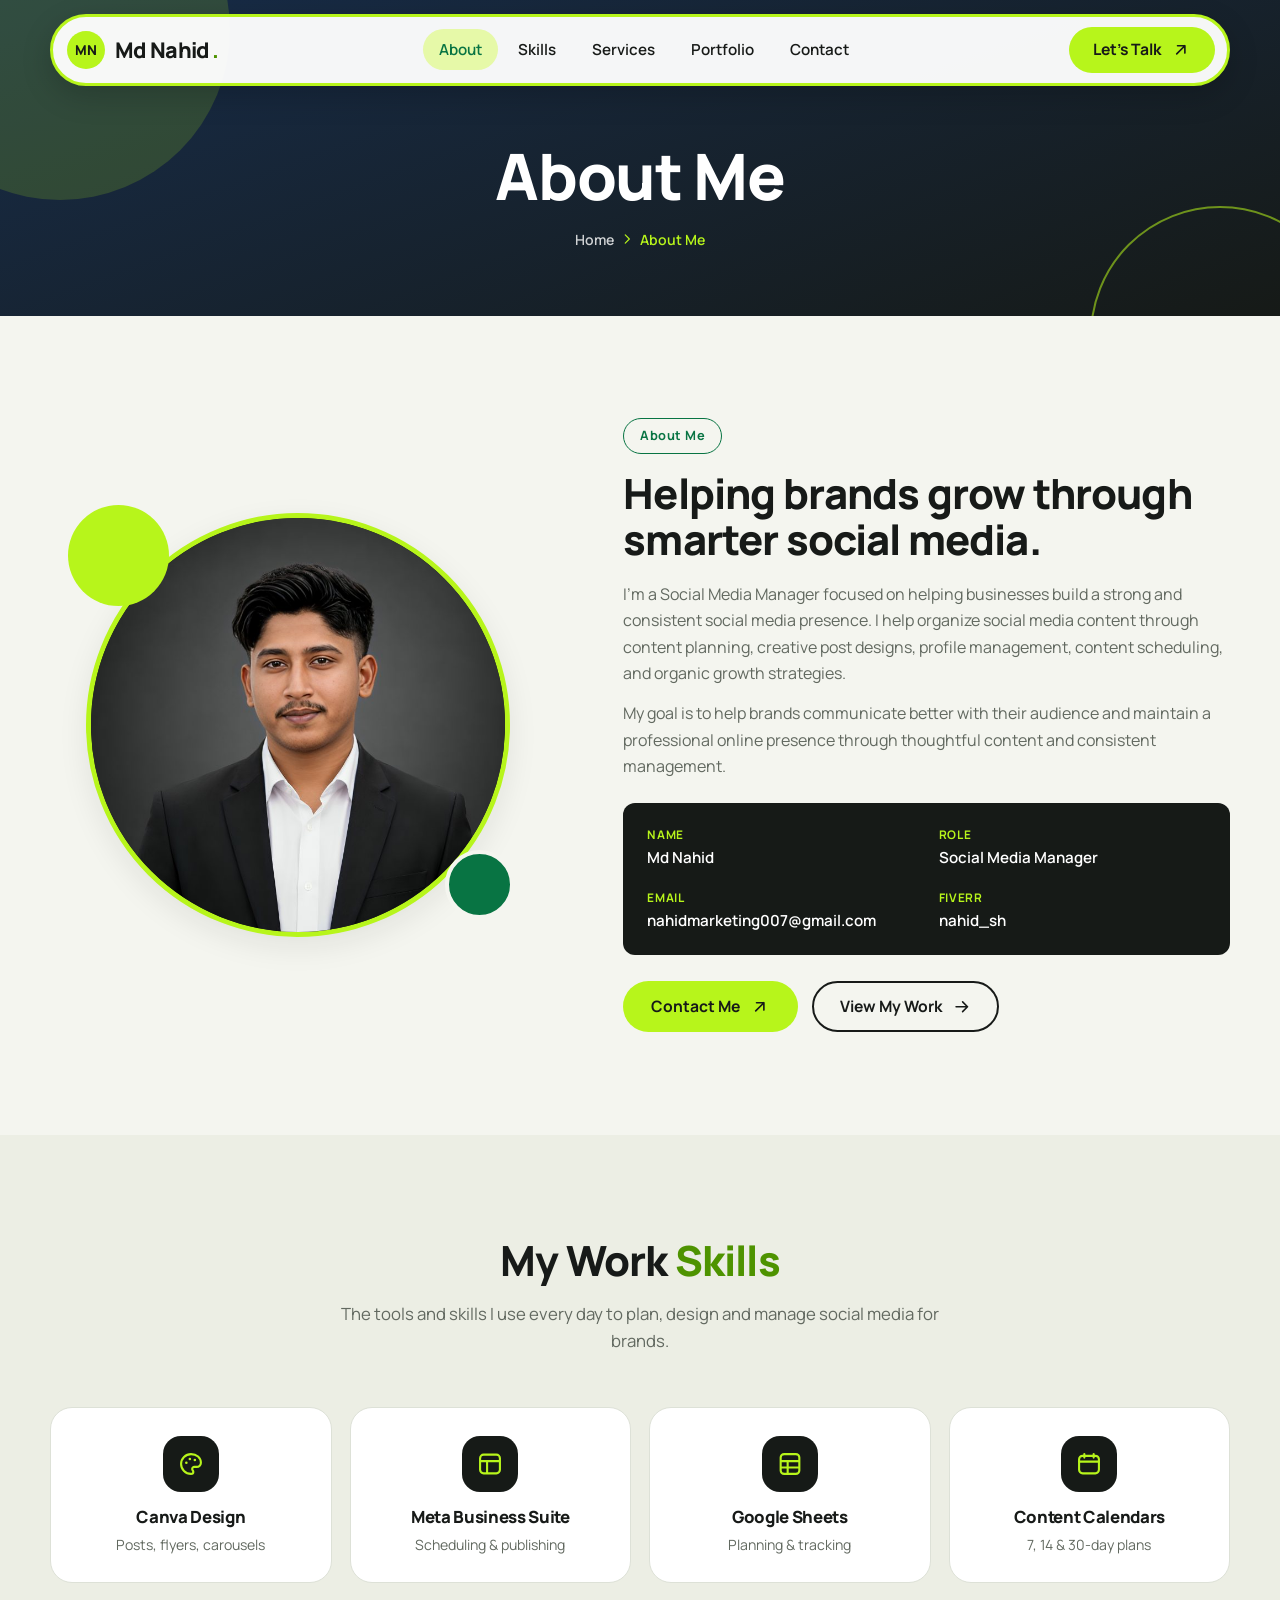
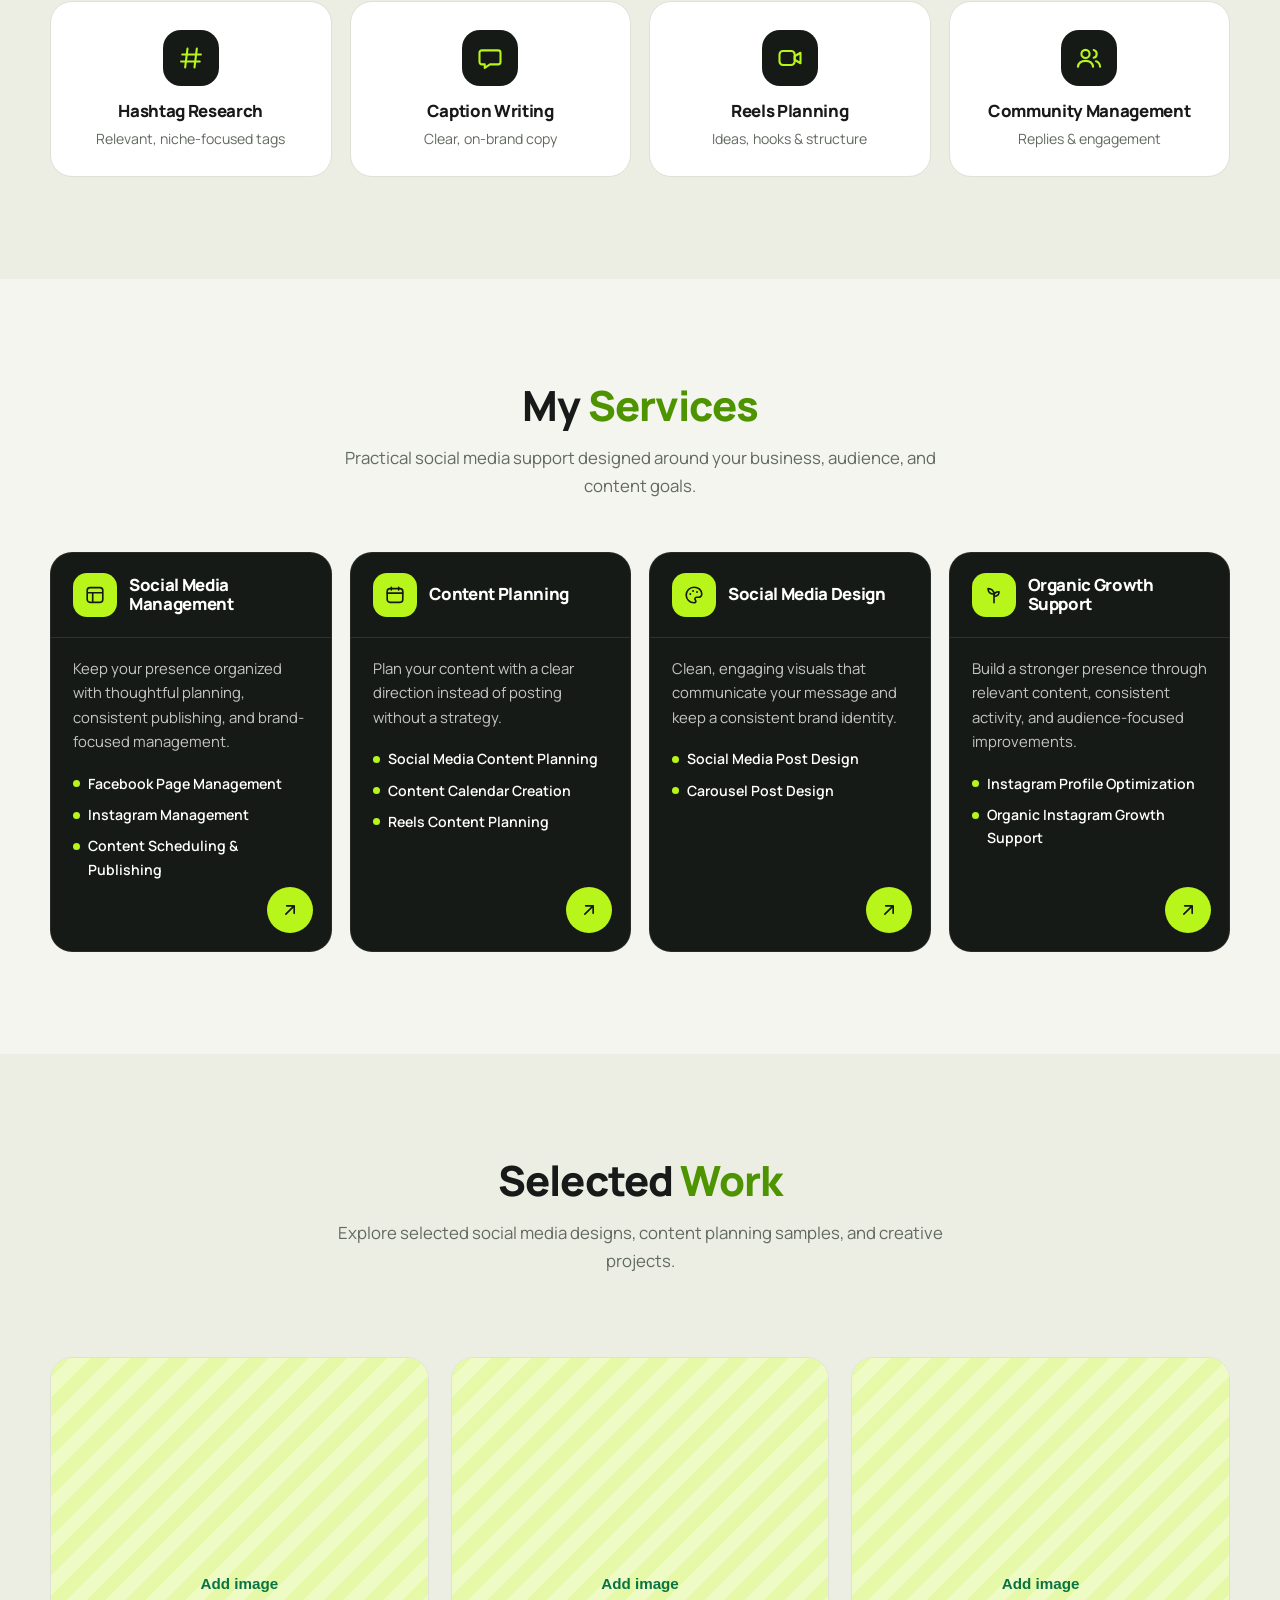
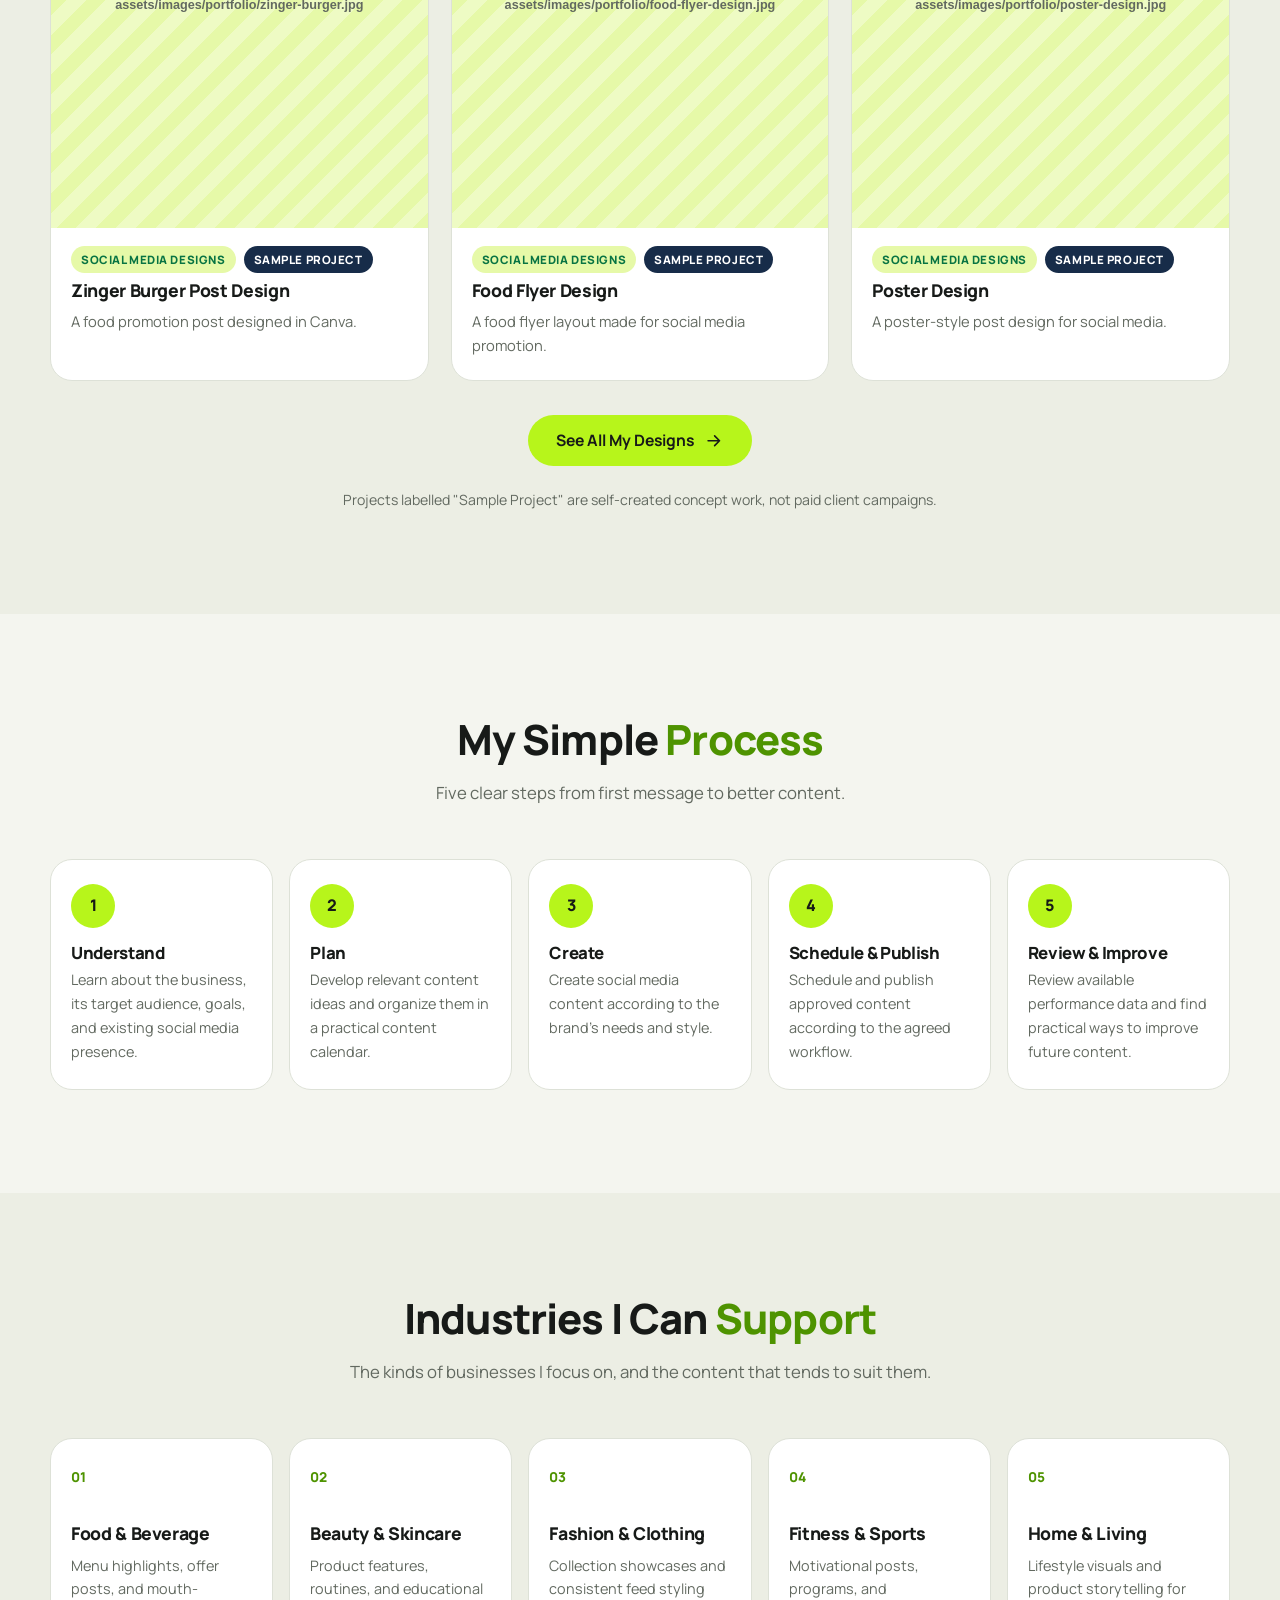
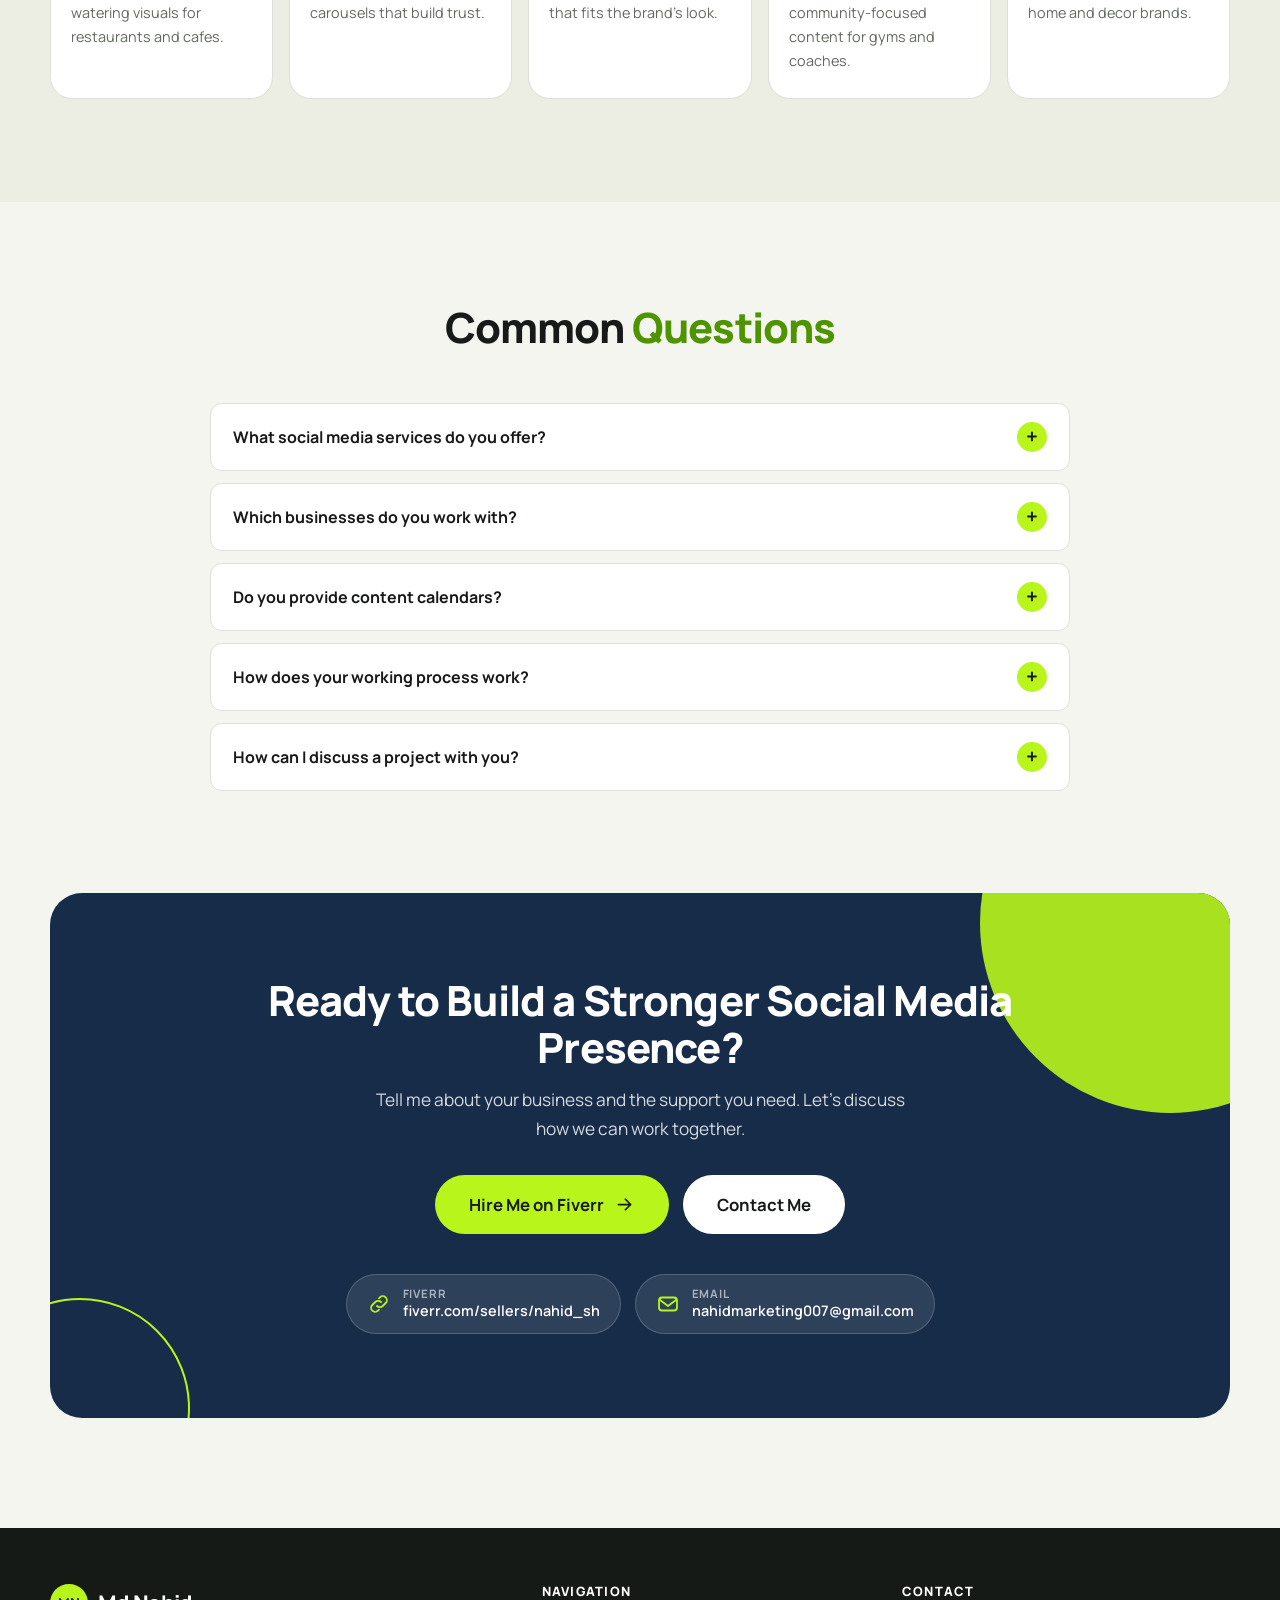
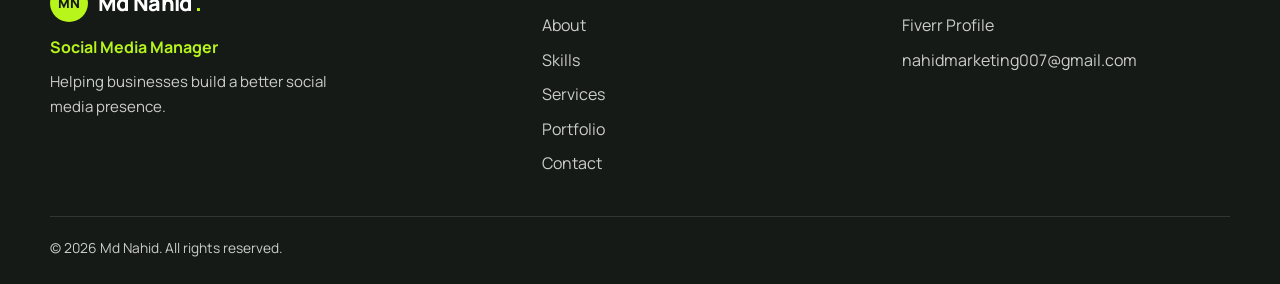
==== commit 6f3fdbe3: "Add files via upload" ====
--- a/index.html
+++ b/index.html
@@ -64,7 +64,7 @@
         <li><a href="#about">About</a></li>
         <li><a href="#skills">Skills</a></li>
         <li><a href="#services">Services</a></li>
-        <li><a href="#portfolio">Portfolio</a></li>
+        <li><a href="portfolio.html">Portfolio</a></li>
         <li><a href="#contact">Contact</a></li>
       </ul>
       <a class="btn btn-primary nav-cta-mobile" href="#contact">Let's Talk</a>
@@ -114,7 +114,7 @@
 
       <div class="btn-row">
         <a class="btn btn-primary" data-link="email" href="#contact">Contact Me <svg class="icon" aria-hidden="true"><use href="#i-diag"/></svg></a>
-        <a class="btn btn-outline" href="#portfolio">View My Work <svg class="icon" aria-hidden="true"><use href="#i-arrow"/></svg></a>
+        <a class="btn btn-outline" href="portfolio.html">View My Work <svg class="icon" aria-hidden="true"><use href="#i-arrow"/></svg></a>
       </div>
     </div>
   </div>
@@ -206,9 +206,11 @@
     <!-- Filter buttons are created by script.js from the categories in portfolio-data.js -->
     <div class="filters" id="pf-filters" role="group" aria-label="Filter portfolio by category"></div>
 
-    <div class="pf-grid" id="pf-grid" aria-live="polite"></div>
+    <!-- Homepage shows only a preview (data-limit). The full gallery lives on portfolio.html -->
+    <div class="pf-grid" id="pf-grid" data-limit="3" aria-live="polite"></div>
 
     <div class="pf-more">
+      <a class="btn btn-primary" href="portfolio.html">See All My Designs <svg class="icon" aria-hidden="true"><use href="#i-arrow"/></svg></a>
       <button class="btn btn-primary" id="pf-more" type="button" hidden>Show More Work</button>
     </div>
 
@@ -335,7 +337,7 @@
         <li><a href="#about">About</a></li>
         <li><a href="#skills">Skills</a></li>
         <li><a href="#services">Services</a></li>
-        <li><a href="#portfolio">Portfolio</a></li>
+        <li><a href="portfolio.html">Portfolio</a></li>
         <li><a href="#contact">Contact</a></li>
       </ul>
     </nav>
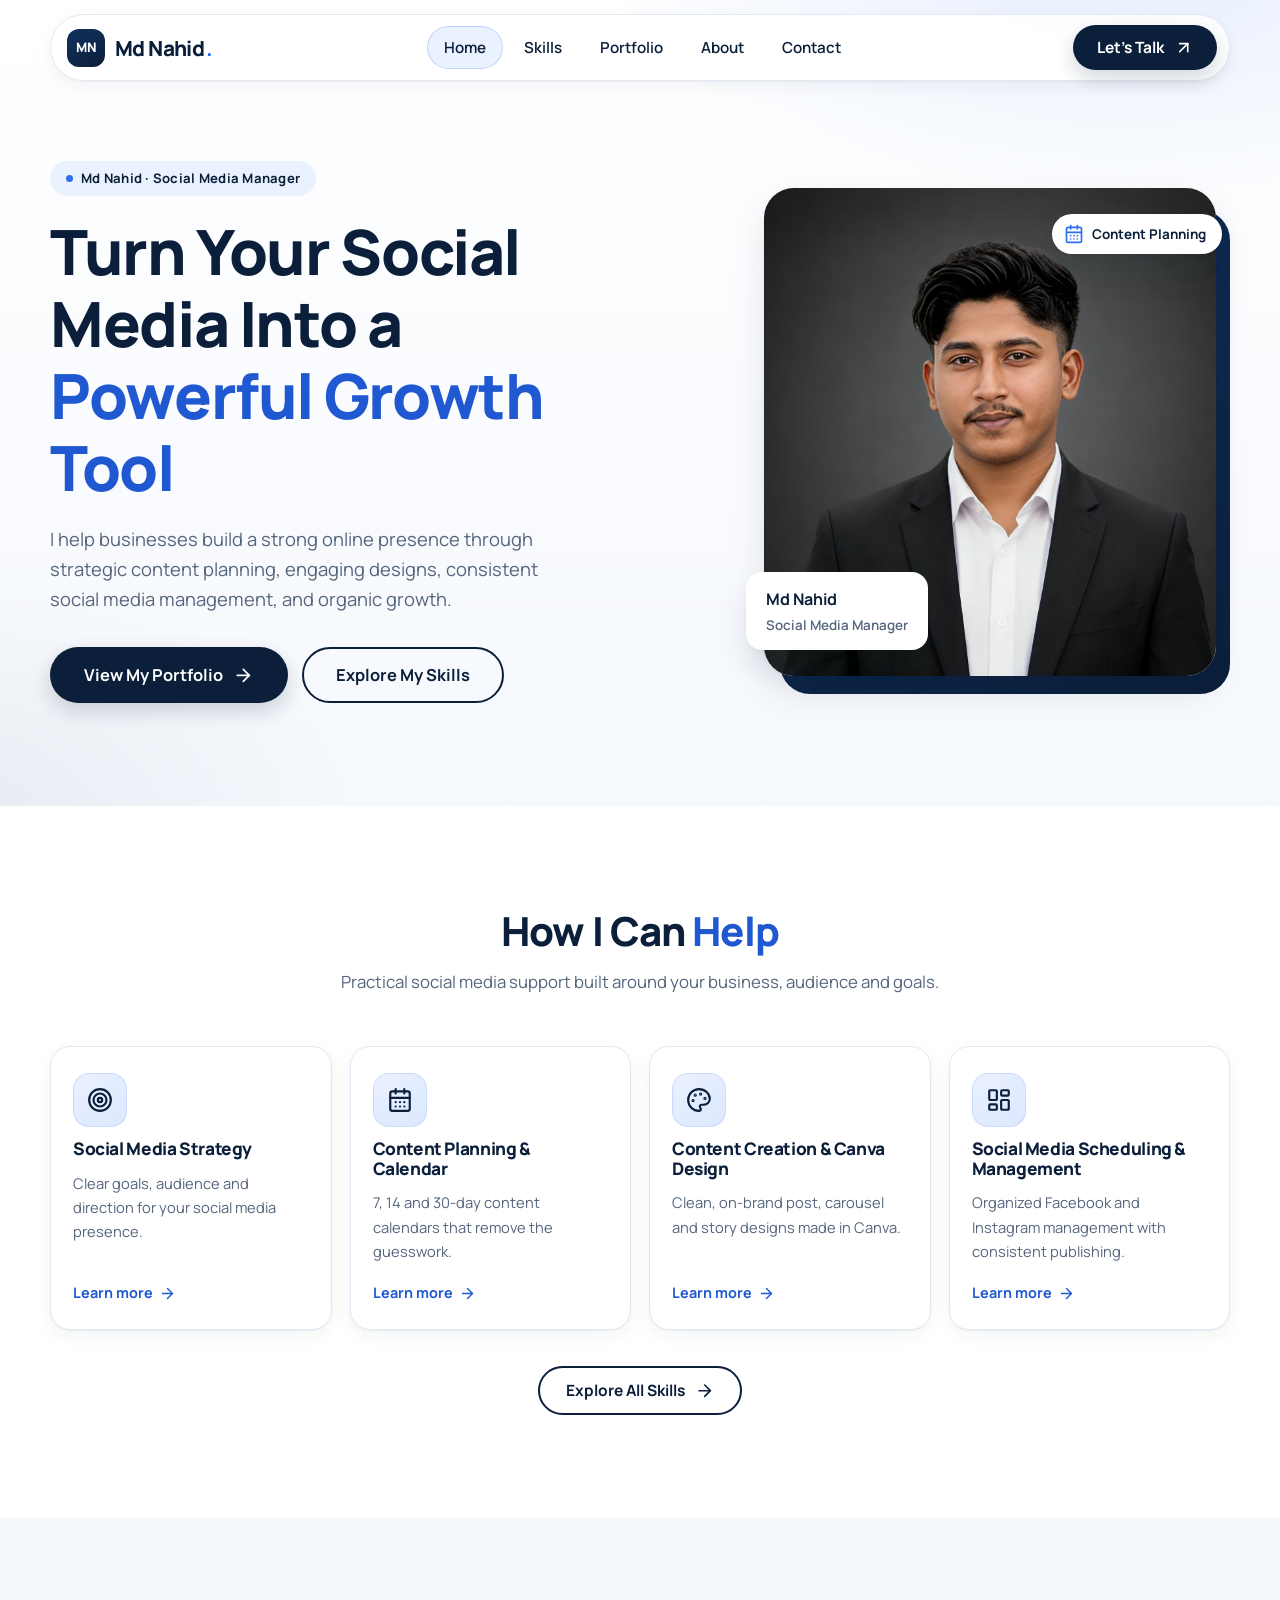
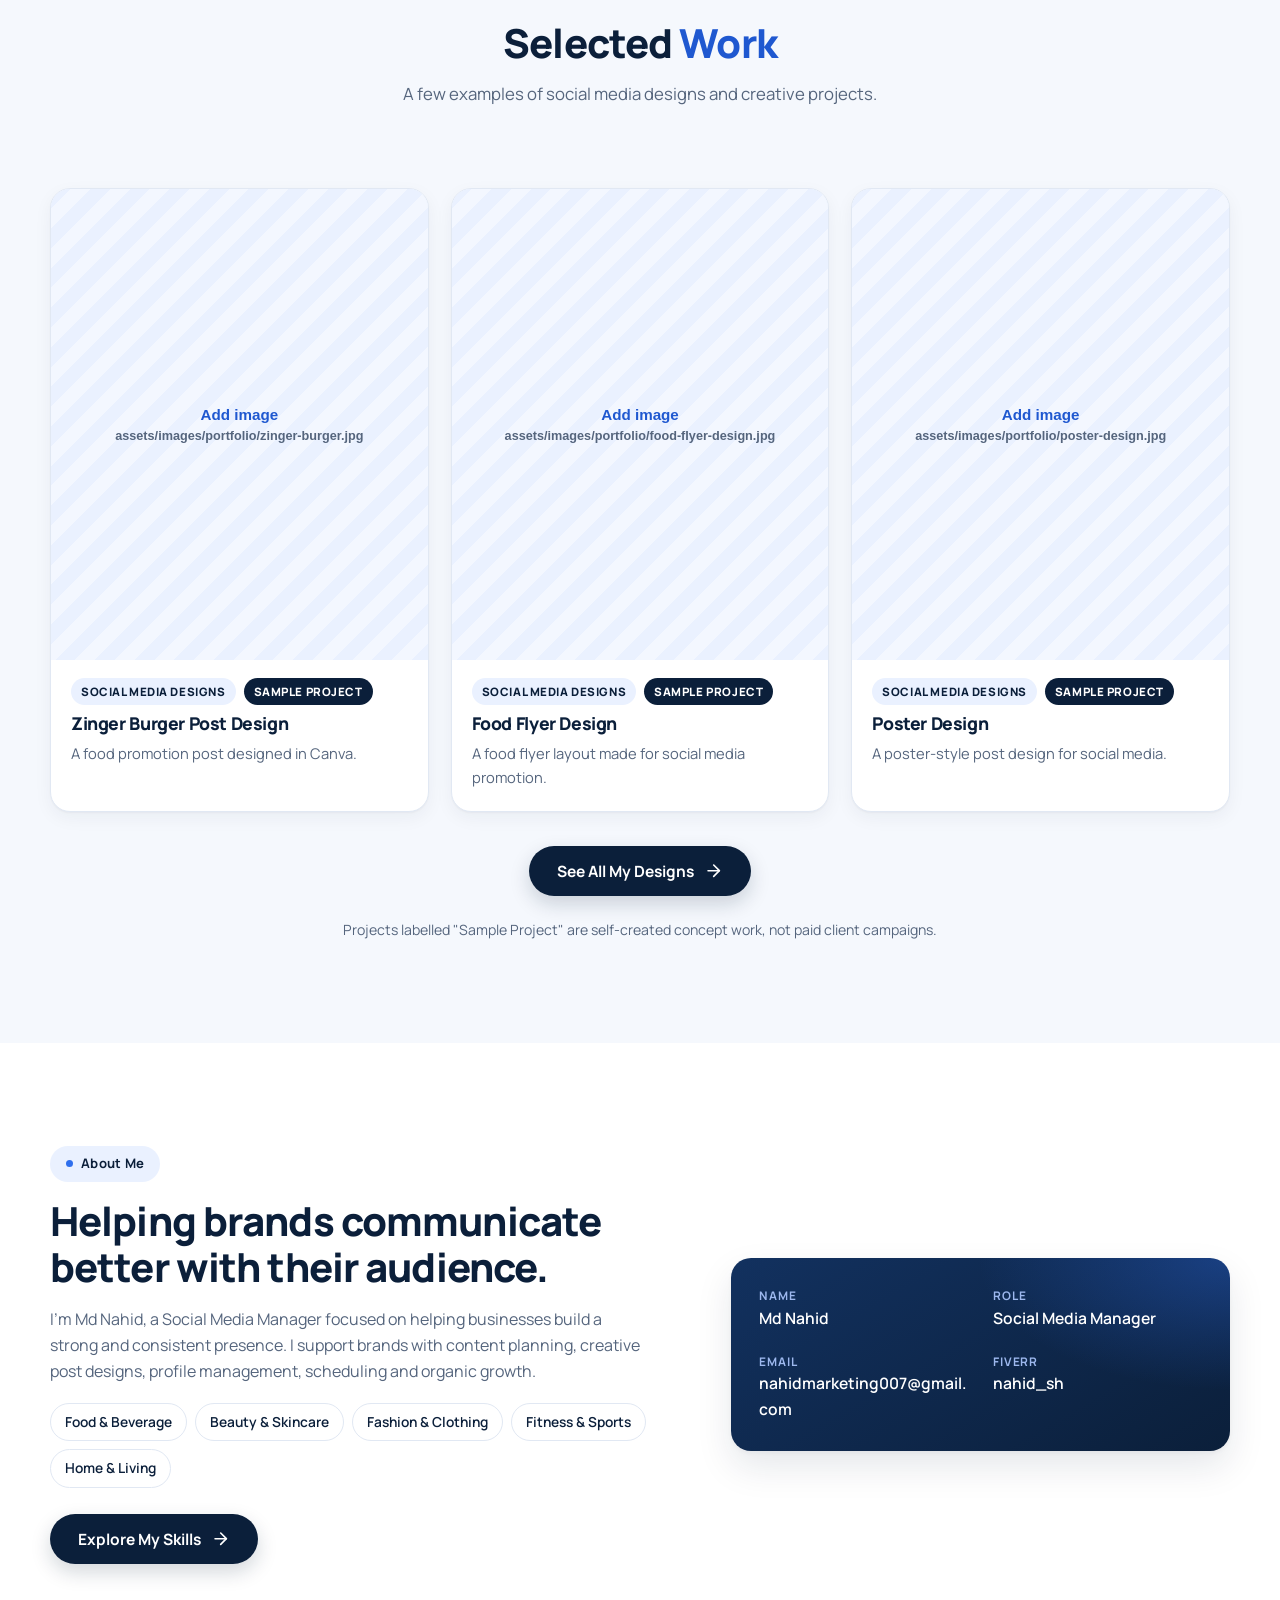
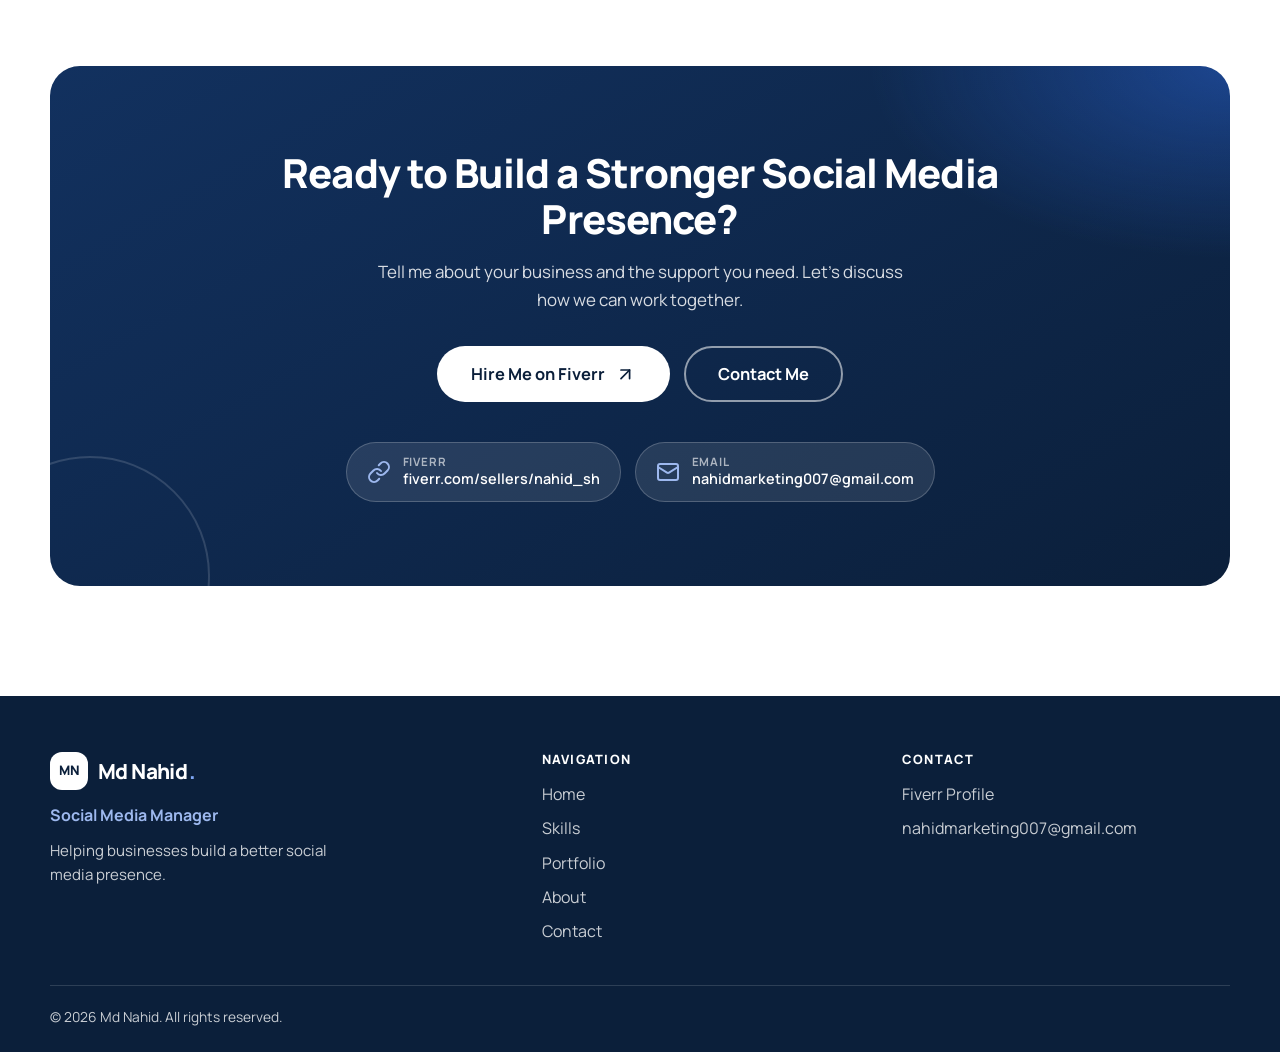
==== commit db568d7d: "Add files via upload" ====
--- a/index.html
+++ b/index.html
@@ -4,13 +4,13 @@
   <meta charset="utf-8">
   <meta name="viewport" content="width=device-width, initial-scale=1">
   <title>Md Nahid | Social Media Manager Portfolio</title>
-  <meta name="description" content="Explore Md Nahid's social media management portfolio, content planning, creative social media designs, and organic growth services for businesses.">
-  <meta name="theme-color" content="#B7F51B">
+  <meta name="description" content="Md Nahid is a Social Media Manager helping businesses build a strong online presence through content planning, engaging designs, consistent management and organic growth.">
+  <meta name="theme-color" content="#0B1F3A">
 
   <!-- Open Graph (sharing). Add og:url and a canonical link only after the final public address is confirmed. -->
   <meta property="og:type" content="website">
   <meta property="og:title" content="Md Nahid | Social Media Manager Portfolio">
-  <meta property="og:description" content="Social media management, content planning, creative designs and organic growth support for businesses.">
+  <meta property="og:description" content="Strategic content planning, engaging designs, consistent social media management and organic growth for businesses.">
   <meta property="og:image" content="assets/images/profile.jpg">
   <meta name="twitter:card" content="summary">
 
@@ -24,193 +24,70 @@
   <link rel="stylesheet" href="style.css">
   <script>document.documentElement.classList.add('js');</script>
 </head>
-<body>
+<body data-page="home" data-root="">
 
 <a class="skip-link" href="#main">Skip to content</a>
 
-<!-- SVG icon sprite (decorative icons used across the page) -->
-<svg width="0" height="0" style="position:absolute" aria-hidden="true" focusable="false">
-  <defs>
-    <symbol id="i-arrow" viewBox="0 0 24 24"><path d="M5 12h14M13 6l6 6-6 6" fill="none" stroke="currentColor" stroke-width="2" stroke-linecap="round" stroke-linejoin="round"/></symbol>
-    <symbol id="i-diag" viewBox="0 0 24 24"><path d="M7 17L17 7M8 7h9v9" fill="none" stroke="currentColor" stroke-width="2" stroke-linecap="round" stroke-linejoin="round"/></symbol>
-    <symbol id="i-up" viewBox="0 0 24 24"><path d="M12 19V5M6 11l6-6 6 6" fill="none" stroke="currentColor" stroke-width="2" stroke-linecap="round" stroke-linejoin="round"/></symbol>
-    <symbol id="i-check" viewBox="0 0 24 24"><path d="M5 12.5l4.5 4.5L19 7.5" fill="none" stroke="currentColor" stroke-width="2.4" stroke-linecap="round" stroke-linejoin="round"/></symbol>
-    <symbol id="i-calendar" viewBox="0 0 24 24"><rect x="3.5" y="5" width="17" height="15" rx="3" fill="none" stroke="currentColor" stroke-width="1.8"/><path d="M3.5 10h17M8 3.5v3M16 3.5v3" fill="none" stroke="currentColor" stroke-width="1.8" stroke-linecap="round"/></symbol>
-    <symbol id="i-layout" viewBox="0 0 24 24"><rect x="3.5" y="4" width="17" height="16" rx="3" fill="none" stroke="currentColor" stroke-width="1.8"/><path d="M3.5 9.5h17M9.5 9.5V20" fill="none" stroke="currentColor" stroke-width="1.8"/></symbol>
-    <symbol id="i-palette" viewBox="0 0 24 24"><path d="M12 3.5a8.5 8.5 0 100 17c1.3 0 2-.8 2-1.7 0-1.2-1-1.5-1-2.6 0-.9.8-1.7 1.9-1.7H17a3.5 3.5 0 003.5-3.5C20.5 6.7 16.8 3.5 12 3.5z" fill="none" stroke="currentColor" stroke-width="1.8" stroke-linejoin="round"/><circle cx="8" cy="11" r="1.1" fill="currentColor"/><circle cx="11" cy="7.7" r="1.1" fill="currentColor"/><circle cx="15.3" cy="8.6" r="1.1" fill="currentColor"/></symbol>
-    <symbol id="i-sprout" viewBox="0 0 24 24"><path d="M12 20.5V11M12 11c0-3.6-2.6-6-6.5-6 0 3.9 2.6 6 6.5 6zM12 13.5c0-3 2.2-5 5.5-5 0 3.3-2.2 5-5.5 5z" fill="none" stroke="currentColor" stroke-width="1.8" stroke-linecap="round" stroke-linejoin="round"/></symbol>
-    <symbol id="i-mail" viewBox="0 0 24 24"><rect x="3" y="5.5" width="18" height="13" rx="3" fill="none" stroke="currentColor" stroke-width="1.8"/><path d="M4 8l8 6 8-6" fill="none" stroke="currentColor" stroke-width="1.8" stroke-linecap="round" stroke-linejoin="round"/></symbol>
-    <symbol id="i-link" viewBox="0 0 24 24"><path d="M10 14a4 4 0 005.7 0l3-3a4 4 0 00-5.7-5.7l-1 1M14 10a4 4 0 00-5.7 0l-3 3A4 4 0 0011 18.7l1-1" fill="none" stroke="currentColor" stroke-width="1.8" stroke-linecap="round" stroke-linejoin="round"/></symbol>
-    <symbol id="i-chat" viewBox="0 0 24 24"><path d="M5 5.5h14a2 2 0 012 2v8a2 2 0 01-2 2h-7l-4.5 3v-3H5a2 2 0 01-2-2v-8a2 2 0 012-2z" fill="none" stroke="currentColor" stroke-width="1.8" stroke-linejoin="round"/></symbol>
-    <symbol id="i-heart" viewBox="0 0 24 24"><path d="M12 20s-7.5-4.6-7.5-10A4.3 4.3 0 0112 7.6 4.3 4.3 0 0119.5 10c0 5.4-7.5 10-7.5 10z" fill="none" stroke="currentColor" stroke-width="1.8" stroke-linejoin="round"/></symbol>
-    <symbol id="i-close" viewBox="0 0 24 24"><path d="M6 6l12 12M18 6L6 18" fill="none" stroke="currentColor" stroke-width="2" stroke-linecap="round"/></symbol>
-    <symbol id="i-chevron" viewBox="0 0 24 24"><path d="M9 5l7 7-7 7" fill="none" stroke="currentColor" stroke-width="2" stroke-linecap="round" stroke-linejoin="round"/></symbol>
-    <symbol id="i-hash" viewBox="0 0 24 24"><path d="M9 4L7 20M17 4l-2 16M4.5 9h16M3.5 15h16" fill="none" stroke="currentColor" stroke-width="1.8" stroke-linecap="round"/></symbol>
-    <symbol id="i-video" viewBox="0 0 24 24"><rect x="3" y="6" width="13" height="12" rx="3" fill="none" stroke="currentColor" stroke-width="1.8"/><path d="M16 10.5l5-3v9l-5-3z" fill="none" stroke="currentColor" stroke-width="1.8" stroke-linejoin="round"/></symbol>
-    <symbol id="i-sheet" viewBox="0 0 24 24"><rect x="4" y="3.5" width="16" height="17" rx="3" fill="none" stroke="currentColor" stroke-width="1.8"/><path d="M4 9.5h16M4 15h16M10 9.5v11" fill="none" stroke="currentColor" stroke-width="1.8"/></symbol>
-    <symbol id="i-send" viewBox="0 0 24 24"><path d="M21 4L10.5 14.5M21 4l-6.5 17-4-6.5L4 10.5 21 4z" fill="none" stroke="currentColor" stroke-width="1.8" stroke-linecap="round" stroke-linejoin="round"/></symbol>
-    <symbol id="i-users" viewBox="0 0 24 24"><circle cx="9" cy="8.5" r="3.5" fill="none" stroke="currentColor" stroke-width="1.8"/><path d="M2.5 19.5c.5-3.4 3-5 6.5-5s6 1.6 6.5 5M16 5.2a3.4 3.4 0 010 6.6M18 14.8c2 .5 3.2 2 3.5 4.7" fill="none" stroke="currentColor" stroke-width="1.8" stroke-linecap="round"/></symbol>
-    <symbol id="i-pin" viewBox="0 0 24 24"><path d="M12 21s-6.5-5.6-6.5-11a6.5 6.5 0 0113 0c0 5.4-6.5 11-6.5 11z" fill="none" stroke="currentColor" stroke-width="1.8" stroke-linejoin="round"/><circle cx="12" cy="10" r="2.3" fill="none" stroke="currentColor" stroke-width="1.8"/></symbol>
-  </defs>
-</svg>
-
-<!-- ============================ HEADER / FLOATING NAVIGATION ============================ -->
-<header class="site-header" id="top">
-  <div class="nav-shell">
-    <a class="logo" href="#home" aria-label="Md Nahid - back to top"><span class="logo-badge">MN</span>Md Nahid<span class="logo-dot">.</span></a>
-
-    <nav class="nav-menu" id="nav-menu" aria-label="Main navigation">
-      <ul>
-        <li><a href="#about">About</a></li>
-        <li><a href="#skills">Skills</a></li>
-        <li><a href="#services">Services</a></li>
-        <li><a href="portfolio.html">Portfolio</a></li>
-        <li><a href="#contact">Contact</a></li>
-      </ul>
-      <a class="btn btn-primary nav-cta-mobile" href="#contact">Let's Talk</a>
-    </nav>
-
-    <a class="btn btn-primary nav-cta" href="#contact">Let's Talk <svg class="icon" aria-hidden="true"><use href="#i-diag"/></svg></a>
-
-    <button class="nav-toggle" type="button" aria-label="Open menu" aria-expanded="false" aria-controls="nav-menu">
-      <span class="bars" aria-hidden="true"><span></span><span></span><span></span></span>
-    </button>
-  </div>
-</header>
+<!-- Header is built by site.js (edit the menu in the NAV list at the top of site.js) -->
+<div id="site-header"></div>
 
 <main id="main">
 
-<!-- ============================ PAGE BANNER ============================ -->
-<section class="banner" id="home" aria-labelledby="banner-title">
-  <div class="container">
-    <h1 id="banner-title">About Me</h1>
-    <p class="crumbs" aria-label="Breadcrumb"><a href="#home">Home</a><svg class="icon" aria-hidden="true"><use href="#i-chevron"/></svg><span>About Me</span></p>
-  </div>
-</section>
-
-<!-- ============================ ABOUT ============================ -->
-<section class="section" id="about" aria-labelledby="about-title">
-  <div class="container about-grid">
-    <div class="about-photo reveal">
-      <div class="photo-ring">
-        <img src="assets/images/profile.jpg" width="900" height="900" alt="Portrait of Md Nahid, Social Media Manager, wearing a black blazer and white shirt" decoding="async">
+<!-- ============================ HERO ============================ -->
+<section class="hero" id="home" aria-labelledby="hero-title">
+  <div class="container hero-grid">
+    <div class="hero-copy">
+      <span class="eyebrow rise" style="--d:0">Md Nahid &middot; Social Media Manager</span>
+      <h1 id="hero-title" class="rise" style="--d:1">Turn Your Social Media Into a <span class="hl">Powerful Growth Tool</span></h1>
+      <p class="hero-lead rise" style="--d:2">I help businesses build a strong online presence through strategic content planning, engaging designs, consistent social media management, and organic growth.</p>
+      <div class="btn-row rise" style="--d:3">
+        <a class="btn btn-primary btn-lg" href="portfolio.html">View My Portfolio <i class="ico" data-icon="arrow-right" data-class="icon-go"></i></a>
+        <a class="btn btn-outline btn-lg" href="skills/">Explore My Skills</a>
       </div>
-      <span class="dot dot-a" aria-hidden="true"></span>
-      <span class="dot dot-b" aria-hidden="true"></span>
     </div>
 
-    <div class="about-copy reveal">
-      <span class="pill">About Me</span>
-      <h2 id="about-title">Helping brands grow through smarter social media.</h2>
-      <p>I'm a Social Media Manager focused on helping businesses build a strong and consistent social media presence. I help organize social media content through content planning, creative post designs, profile management, content scheduling, and organic growth strategies.</p>
-      <p>My goal is to help brands communicate better with their audience and maintain a professional online presence through thoughtful content and consistent management.</p>
-
-      <dl class="info-card">
-        <div><dt>Name</dt><dd>Md Nahid</dd></div>
-        <div><dt>Role</dt><dd>Social Media Manager</dd></div>
-        <div><dt>Email</dt><dd><a data-link="email" data-text="email" href="#contact"></a></dd></div>
-        <div><dt>Fiverr</dt><dd><a data-link="fiverr" href="#contact" target="_blank" rel="noopener noreferrer">nahid_sh</a></dd></div>
-      </dl>
-
-      <div class="btn-row">
-        <a class="btn btn-primary" data-link="email" href="#contact">Contact Me <svg class="icon" aria-hidden="true"><use href="#i-diag"/></svg></a>
-        <a class="btn btn-outline" href="portfolio.html">View My Work <svg class="icon" aria-hidden="true"><use href="#i-arrow"/></svg></a>
+    <div class="hero-visual rise" style="--d:2">
+      <div class="hero-photo">
+        <img src="assets/images/profile.jpg" width="900" height="900" alt="Portrait of Md Nahid, Social Media Manager, wearing a black blazer and white shirt" decoding="async" fetchpriority="high" onerror="this.style.visibility='hidden'">
       </div>
+      <span class="hero-chip"><i class="ico" data-icon="calendar-days"></i> Content Planning</span>
+      <div class="hero-id"><strong>Md Nahid</strong><span>Social Media Manager</span></div>
     </div>
   </div>
 </section>
 
-<!-- ============================ SKILLS ============================ -->
-<section class="section section-alt" id="skills" aria-labelledby="skills-title">
+<!-- ============================ CAPABILITIES (short preview; full list on /skills/) ============================ -->
+<section class="section" id="capabilities" aria-labelledby="cap-title">
   <div class="container">
     <div class="section-head center reveal">
-      <h2 id="skills-title">My Work <span class="hl">Skills</span></h2>
-      <p class="section-sub">The tools and skills I use every day to plan, design and manage social media for brands.</p>
+      <h2 id="cap-title">How I Can <span class="hl">Help</span></h2>
+      <p class="section-sub">Practical social media support built around your business, audience and goals.</p>
     </div>
 
-    <div class="skill-grid">
-      <article class="skill-card reveal"><span class="skill-icon"><svg class="icon"><use href="#i-palette"/></svg></span><h3>Canva Design</h3><p>Posts, flyers, carousels</p></article>
-      <article class="skill-card reveal"><span class="skill-icon"><svg class="icon"><use href="#i-layout"/></svg></span><h3>Meta Business Suite</h3><p>Scheduling &amp; publishing</p></article>
-      <article class="skill-card reveal"><span class="skill-icon"><svg class="icon"><use href="#i-sheet"/></svg></span><h3>Google Sheets</h3><p>Planning &amp; tracking</p></article>
-      <article class="skill-card reveal"><span class="skill-icon"><svg class="icon"><use href="#i-calendar"/></svg></span><h3>Content Calendars</h3><p>7, 14 &amp; 30-day plans</p></article>
-      <article class="skill-card reveal"><span class="skill-icon"><svg class="icon"><use href="#i-hash"/></svg></span><h3>Hashtag Research</h3><p>Relevant, niche-focused tags</p></article>
-      <article class="skill-card reveal"><span class="skill-icon"><svg class="icon"><use href="#i-chat"/></svg></span><h3>Caption Writing</h3><p>Clear, on-brand copy</p></article>
-      <article class="skill-card reveal"><span class="skill-icon"><svg class="icon"><use href="#i-video"/></svg></span><h3>Reels Planning</h3><p>Ideas, hooks &amp; structure</p></article>
-      <article class="skill-card reveal"><span class="skill-icon"><svg class="icon"><use href="#i-users"/></svg></span><h3>Community Management</h3><p>Replies &amp; engagement</p></article>
+    <!-- Cards are built by skills.js from skills-data.js (skills marked featured: true) -->
+    <div class="cap-grid stagger" id="skills-preview"></div>
+
+    <div class="section-foot">
+      <a class="btn btn-outline" href="skills/">Explore All Skills <i class="ico" data-icon="arrow-right" data-class="icon-go"></i></a>
     </div>
   </div>
 </section>
 
-<!-- ============================ SERVICES ============================ -->
-<section class="section" id="services" aria-labelledby="services-title">
-  <div class="container">
-    <div class="section-head center reveal">
-      <h2 id="services-title">My <span class="hl">Services</span></h2>
-      <p class="section-sub">Practical social media support designed around your business, audience, and content goals.</p>
-    </div>
-
-    <div class="service-grid">
-      <article class="service-card reveal">
-        <header class="service-top"><span class="service-icon"><svg class="icon"><use href="#i-layout"/></svg></span><h3>Social Media Management</h3></header>
-        <p>Keep your presence organized with thoughtful planning, consistent publishing, and brand-focused management.</p>
-        <ul>
-          <li>Facebook Page Management</li>
-          <li>Instagram Management</li>
-          <li>Content Scheduling &amp; Publishing</li>
-        </ul>
-        <a class="service-go" href="#contact" aria-label="Discuss Social Media Management"><svg class="icon" aria-hidden="true"><use href="#i-diag"/></svg></a>
-      </article>
-
-      <article class="service-card reveal">
-        <header class="service-top"><span class="service-icon"><svg class="icon"><use href="#i-calendar"/></svg></span><h3>Content Planning</h3></header>
-        <p>Plan your content with a clear direction instead of posting without a strategy.</p>
-        <ul>
-          <li>Social Media Content Planning</li>
-          <li>Content Calendar Creation</li>
-          <li>Reels Content Planning</li>
-        </ul>
-        <a class="service-go" href="#contact" aria-label="Discuss Content Planning"><svg class="icon" aria-hidden="true"><use href="#i-diag"/></svg></a>
-      </article>
-
-      <article class="service-card reveal">
-        <header class="service-top"><span class="service-icon"><svg class="icon"><use href="#i-palette"/></svg></span><h3>Social Media Design</h3></header>
-        <p>Clean, engaging visuals that communicate your message and keep a consistent brand identity.</p>
-        <ul>
-          <li>Social Media Post Design</li>
-          <li>Carousel Post Design</li>
-        </ul>
-        <a class="service-go" href="#contact" aria-label="Discuss Social Media Design"><svg class="icon" aria-hidden="true"><use href="#i-diag"/></svg></a>
-      </article>
-
-      <article class="service-card reveal">
-        <header class="service-top"><span class="service-icon"><svg class="icon"><use href="#i-sprout"/></svg></span><h3>Organic Growth Support</h3></header>
-        <p>Build a stronger presence through relevant content, consistent activity, and audience-focused improvements.</p>
-        <ul>
-          <li>Instagram Profile Optimization</li>
-          <li>Organic Instagram Growth Support</li>
-        </ul>
-        <a class="service-go" href="#contact" aria-label="Discuss Organic Growth Support"><svg class="icon" aria-hidden="true"><use href="#i-diag"/></svg></a>
-      </article>
-    </div>
-  </div>
-</section>
-
-<!-- ============================ PORTFOLIO ============================ -->
-<section class="section section-alt" id="portfolio" aria-labelledby="portfolio-title">
+<!-- ============================ PORTFOLIO (3-project preview) ============================ -->
+<section class="section section-soft" id="portfolio" aria-labelledby="portfolio-title">
   <div class="container">
     <div class="section-head center reveal">
       <h2 id="portfolio-title">Selected <span class="hl">Work</span></h2>
-      <p class="section-sub">Explore selected social media designs, content planning samples, and creative projects.</p>
+      <p class="section-sub">A few examples of social media designs and creative projects.</p>
     </div>
 
-    <!-- Filter buttons are created by script.js from the categories in portfolio-data.js -->
-    <div class="filters" id="pf-filters" role="group" aria-label="Filter portfolio by category"></div>
+    <div class="filters" id="pf-filters" role="group" aria-label="Filter portfolio by category" hidden></div>
 
     <!-- Homepage shows only a preview (data-limit). The full gallery lives on portfolio.html -->
     <div class="pf-grid" id="pf-grid" data-limit="3" aria-live="polite"></div>
 
     <div class="pf-more">
-      <a class="btn btn-primary" href="portfolio.html">See All My Designs <svg class="icon" aria-hidden="true"><use href="#i-arrow"/></svg></a>
+      <a class="btn btn-primary" href="portfolio.html">See All My Designs <i class="ico" data-icon="arrow-right" data-class="icon-go"></i></a>
       <button class="btn btn-primary" id="pf-more" type="button" hidden>Show More Work</button>
     </div>
 
@@ -218,70 +95,31 @@
   </div>
 </section>
 
-<!-- ============================ PROCESS ============================ -->
-<section class="section" id="process" aria-labelledby="process-title">
-  <div class="container">
-    <div class="section-head center reveal">
-      <h2 id="process-title">My Simple <span class="hl">Process</span></h2>
-      <p class="section-sub">Five clear steps from first message to better content.</p>
-    </div>
-    <ol class="steps">
-      <li class="step reveal"><span class="step-num">1</span><h3>Understand</h3><p>Learn about the business, its target audience, goals, and existing social media presence.</p></li>
-      <li class="step reveal"><span class="step-num">2</span><h3>Plan</h3><p>Develop relevant content ideas and organize them in a practical content calendar.</p></li>
-      <li class="step reveal"><span class="step-num">3</span><h3>Create</h3><p>Create social media content according to the brand's needs and style.</p></li>
-      <li class="step reveal"><span class="step-num">4</span><h3>Schedule &amp; Publish</h3><p>Schedule and publish approved content according to the agreed workflow.</p></li>
-      <li class="step reveal"><span class="step-num">5</span><h3>Review &amp; Improve</h3><p>Review available performance data and find practical ways to improve future content.</p></li>
-    </ol>
-  </div>
-</section>
-
-<!-- ============================ INDUSTRIES ============================ -->
-<section class="section section-alt" id="industries" aria-labelledby="industries-title">
-  <div class="container">
-    <div class="section-head center reveal">
-      <h2 id="industries-title">Industries I Can <span class="hl">Support</span></h2>
-      <p class="section-sub">The kinds of businesses I focus on, and the content that tends to suit them.</p>
+<!-- ============================ ABOUT (short) ============================ -->
+<section class="section" id="about" aria-labelledby="about-title">
+  <div class="container about-grid">
+    <div class="about-copy reveal">
+      <span class="eyebrow">About Me</span>
+      <h2 id="about-title">Helping brands communicate better with their audience.</h2>
+      <p>I'm Md Nahid, a Social Media Manager focused on helping businesses build a strong and consistent presence. I support brands with content planning, creative post designs, profile management, scheduling and organic growth.</p>
+      <ul class="chips" aria-label="Industries I support">
+        <li>Food &amp; Beverage</li>
+        <li>Beauty &amp; Skincare</li>
+        <li>Fashion &amp; Clothing</li>
+        <li>Fitness &amp; Sports</li>
+        <li>Home &amp; Living</li>
+      </ul>
+      <div class="btn-row">
+        <a class="btn btn-primary" href="skills/">Explore My Skills <i class="ico" data-icon="arrow-right" data-class="icon-go"></i></a>
+      </div>
     </div>
 
-    <div class="industry-grid">
-      <article class="industry-card reveal"><span class="ind-num">01</span><h3>Food &amp; Beverage</h3><p>Menu highlights, offer posts, and mouth-watering visuals for restaurants and cafes.</p></article>
-      <article class="industry-card reveal"><span class="ind-num">02</span><h3>Beauty &amp; Skincare</h3><p>Product features, routines, and educational carousels that build trust.</p></article>
-      <article class="industry-card reveal"><span class="ind-num">03</span><h3>Fashion &amp; Clothing</h3><p>Collection showcases and consistent feed styling that fits the brand's look.</p></article>
-      <article class="industry-card reveal"><span class="ind-num">04</span><h3>Fitness &amp; Sports</h3><p>Motivational posts, programs, and community-focused content for gyms and coaches.</p></article>
-      <article class="industry-card reveal"><span class="ind-num">05</span><h3>Home &amp; Living</h3><p>Lifestyle visuals and product storytelling for home and decor brands.</p></article>
-    </div>
-  </div>
-</section>
-
-<!-- ============================ FAQ ============================ -->
-<section class="section" id="faq" aria-labelledby="faq-title">
-  <div class="container faq-wrap">
-    <div class="section-head center reveal">
-      <h2 id="faq-title">Common <span class="hl">Questions</span></h2>
-    </div>
-
-    <div class="faq-list reveal">
-      <details>
-        <summary>What social media services do you offer?</summary>
-        <p>I offer Facebook Page and Instagram management, content planning, content calendar creation, social media post and carousel design, Reels content planning, content scheduling and publishing, Instagram profile optimization, and organic Instagram growth support.</p>
-      </details>
-      <details>
-        <summary>Which businesses do you work with?</summary>
-        <p>I focus on food and beverage, beauty and skincare, fashion and clothing, fitness and sports, and home and living brands. Small businesses, startups, and online stores are all welcome.</p>
-      </details>
-      <details>
-        <summary>Do you provide content calendars?</summary>
-        <p>Yes. I create content calendars that organize post ideas, formats, and publishing dates so your content has a clear direction.</p>
-      </details>
-      <details>
-        <summary>How does your working process work?</summary>
-        <p>I start by understanding your business and audience, then plan the content, create it, schedule and publish approved posts, and review available performance data to improve future content.</p>
-      </details>
-      <details>
-        <summary>How can I discuss a project with you?</summary>
-        <p>You can message me through my Fiverr profile or send an email using the buttons in the contact section below. Tell me about your business and what support you need.</p>
-      </details>
-    </div>
+    <dl class="info-card reveal">
+      <div><dt>Name</dt><dd>Md Nahid</dd></div>
+      <div><dt>Role</dt><dd>Social Media Manager</dd></div>
+      <div><dt>Email</dt><dd><a data-link="email" data-text="email" href="#contact"></a></dd></div>
+      <div><dt>Fiverr</dt><dd><a data-link="fiverr" href="#contact" target="_blank" rel="noopener noreferrer">nahid_sh</a></dd></div>
+    </dl>
   </div>
 </section>
 
@@ -293,27 +131,27 @@
       <p>Tell me about your business and the support you need. Let's discuss how we can work together.</p>
 
       <div class="btn-row btn-row-center">
-        <a class="btn btn-primary btn-lg" data-link="fiverr" href="#contact" target="_blank" rel="noopener noreferrer">Hire Me on Fiverr <svg class="icon" aria-hidden="true"><use href="#i-arrow"/></svg></a>
-        <a class="btn btn-dark btn-lg" data-link="email" href="#contact">Contact Me</a>
+        <a class="btn btn-light btn-lg" data-link="fiverr" href="#contact" target="_blank" rel="noopener noreferrer">Hire Me on Fiverr <i class="ico" data-icon="arrow-up-right"></i></a>
+        <a class="btn btn-ghost-light btn-lg" data-link="email" href="#contact">Contact Me</a>
       </div>
 
       <ul class="contact-list">
         <li>
-          <svg class="icon" aria-hidden="true"><use href="#i-link"/></svg>
-          <span><b>Fiverr</b><a data-link="fiverr" href="#contact" target="_blank" rel="noopener noreferrer">fiverr.com/sellers/nahid_sh</a></span>
+          <i class="ico" data-icon="link"></i>
+          <span class="c"><b>Fiverr</b><a data-link="fiverr" href="#contact" target="_blank" rel="noopener noreferrer">fiverr.com/sellers/nahid_sh</a></span>
         </li>
         <li>
-          <svg class="icon" aria-hidden="true"><use href="#i-mail"/></svg>
-          <span><b>Email</b><a data-link="email" data-text="email" href="#contact"></a></span>
+          <i class="ico" data-icon="mail"></i>
+          <span class="c"><b>Email</b><a data-link="email" data-text="email" href="#contact"></a></span>
         </li>
-        <!-- WhatsApp and LinkedIn appear automatically once you add them in script.js (SITE_LINKS). -->
+        <!-- WhatsApp and LinkedIn appear automatically once you add them in site.js (SITE_LINKS). -->
         <li data-optional="whatsapp" hidden>
-          <svg class="icon" aria-hidden="true"><use href="#i-chat"/></svg>
-          <span><b>WhatsApp</b><a data-link="whatsapp" href="#contact" target="_blank" rel="noopener noreferrer">Message me</a></span>
+          <i class="ico" data-icon="message-circle"></i>
+          <span class="c"><b>WhatsApp</b><a data-link="whatsapp" href="#contact" target="_blank" rel="noopener noreferrer">Message me</a></span>
         </li>
         <li data-optional="linkedin" hidden>
-          <svg class="icon" aria-hidden="true"><use href="#i-link"/></svg>
-          <span><b>LinkedIn</b><a data-link="linkedin" href="#contact" target="_blank" rel="noopener noreferrer">View profile</a></span>
+          <i class="ico" data-icon="link"></i>
+          <span class="c"><b>LinkedIn</b><a data-link="linkedin" href="#contact" target="_blank" rel="noopener noreferrer">View profile</a></span>
         </li>
       </ul>
     </div>
@@ -322,44 +160,14 @@
 
 </main>
 
-<!-- ============================ FOOTER ============================ -->
-<footer class="site-footer">
-  <div class="container footer-grid">
-    <div class="footer-brand">
-      <a class="logo" href="#home"><span class="logo-badge">MN</span>Md Nahid<span class="logo-dot">.</span></a>
-      <p class="footer-role">Social Media Manager</p>
-      <p class="footer-tag">Helping businesses build a better social media presence.</p>
-    </div>
-
-    <nav aria-label="Footer navigation">
-      <h2 class="footer-title">Navigation</h2>
-      <ul>
-        <li><a href="#about">About</a></li>
-        <li><a href="#skills">Skills</a></li>
-        <li><a href="#services">Services</a></li>
-        <li><a href="portfolio.html">Portfolio</a></li>
-        <li><a href="#contact">Contact</a></li>
-      </ul>
-    </nav>
-
-    <div>
-      <h2 class="footer-title">Contact</h2>
-      <ul>
-        <li><a data-link="fiverr" href="#contact" target="_blank" rel="noopener noreferrer">Fiverr Profile</a></li>
-        <li><a data-link="email" data-text="email" href="#contact"></a></li>
-      </ul>
-    </div>
-  </div>
-  <div class="container footer-bottom">
-    <p>&copy; <span id="year">2026</span> Md Nahid. All rights reserved.</p>
-  </div>
-</footer>
+<!-- Footer is built by site.js -->
+<div id="site-footer"></div>
 
 <!-- ============================ LIGHTBOX ============================ -->
 <dialog class="lightbox" id="lightbox" aria-label="Project preview">
-  <button class="lb-close" type="button" aria-label="Close preview"><svg class="icon" aria-hidden="true"><use href="#i-close"/></svg></button>
-  <button class="lb-nav lb-prev" type="button" aria-label="Previous project"><svg class="icon" aria-hidden="true"><use href="#i-chevron"/></svg></button>
-  <button class="lb-nav lb-next" type="button" aria-label="Next project"><svg class="icon" aria-hidden="true"><use href="#i-chevron"/></svg></button>
+  <button class="lb-close" type="button" aria-label="Close preview"><i class="ico" data-icon="x"></i></button>
+  <button class="lb-nav lb-prev" type="button" aria-label="Previous project"><i class="ico" data-icon="chevron-left"></i></button>
+  <button class="lb-nav lb-next" type="button" aria-label="Next project"><i class="ico" data-icon="chevron-right"></i></button>
   <figure class="lb-figure">
     <img id="lb-img" alt="" decoding="async">
     <p class="lb-missing" id="lb-missing" hidden>This image has not been added yet.</p>
@@ -371,9 +179,12 @@
   </figure>
 </dialog>
 
-<button class="to-top" id="to-top" type="button" aria-label="Back to top" hidden><svg class="icon" aria-hidden="true"><use href="#i-up"/></svg></button>
+<button class="to-top" id="to-top" type="button" aria-label="Back to top" hidden><i class="ico" data-icon="arrow-up"></i></button>
 
 <script src="portfolio-data.js"></script>
-<script src="script.js"></script>
+<script src="skills-data.js"></script>
+<script src="site.js"></script>
+<script src="skills.js"></script>
+<script src="portfolio.js"></script>
 </body>
 </html>
--- a/style.css
+++ b/style.css
@@ -1,358 +1,447 @@
 /* =====================================================================
    Md Nahid | Social Media Manager Portfolio - style.css
+   Premium white & navy theme.
    1. Colors & settings   2. Base   3. Buttons & shared   4. Header
-   5. Banner   6. About   7. Skills   8. Services   9. Portfolio
-   10. Process   11. Industries   12. FAQ   13. Contact   14. Footer
-   15. Lightbox & utilities   16. Responsive   17. Reduced motion
+   5. Hero   6. Capabilities   7. Skills overview   8. Skill page template
+   9. Portfolio   10. About   11. Contact   12. Footer
+   13. Lightbox & utilities   14. Animations   15. Responsive   16. Reduced motion
    ===================================================================== */
 
 /* ---------- 1. COLORS & SETTINGS (edit colors here only) ---------- */
 :root {
-  --color-primary: #B7F51B;      /* main lime: buttons, highlights */
-  --color-secondary: #D1F75B;    /* lighter lime */
-  --color-dark-green: #087443;   /* dark green accents */
-  --color-navy: #172C49;         /* deep navy */
-  --color-background: #F4F5EF;   /* page background */
+  --color-navy: #0B1F3A;         /* main dark navy: text, buttons, icons */
+  --color-navy-2: #12315F;       /* lighter navy for gradients and hovers */
+  --color-blue: #2F6FED;         /* accent blue */
+  --color-blue-dark: #1F58D0;    /* accent blue for text on white (better contrast) */
+  --color-blue-soft: #EAF1FF;    /* very light blue tint (icon boxes, active menu) */
+  --color-blue-soft-2: #DCE8FF;
   --color-white: #FFFFFF;
-  --color-text: #171A18;
-  --color-muted: #626960;
-  --color-border: #DDE1D7;
-
-  --color-lime-text: #4E9300;    /* darker lime used for green text on light backgrounds (readable) */
-  --color-lime-soft: #E6F9A8;    /* very light lime tint */
-  --color-ink: #161A17;          /* near-black used in dark cards */
+  --color-bg: #FFFFFF;           /* page background */
+  --color-bg-soft: #F5F8FD;      /* alternate section background */
+  --color-text: #0B1F3A;
+  --color-muted: #55657D;
+  --color-border: #E1E8F3;
 
   --font-main: "Manrope", "Inter", "DM Sans", system-ui, -apple-system, "Segoe UI", Roboto, Arial, sans-serif;
 
   --radius-sm: 12px;
-  --radius: 22px;
-  --radius-lg: 32px;
+  --radius: 20px;
+  --radius-lg: 30px;
   --max-width: 1180px;
   --header-h: 84px;
-  --shadow-soft: 0 10px 30px rgba(23, 26, 24, 0.08);
+  --shadow-sm: 0 1px 2px rgba(11, 31, 58, .04), 0 6px 18px rgba(11, 31, 58, .05);
+  --shadow-md: 0 2px 4px rgba(11, 31, 58, .04), 0 16px 36px rgba(11, 31, 58, .10);
+  --ease: cubic-bezier(.22, .61, .36, 1);
 }
 
 /* ---------- 2. BASE ---------- */
 *, *::before, *::after { box-sizing: border-box; }
 html { scroll-behavior: smooth; scroll-padding-top: 96px; -webkit-text-size-adjust: 100%; }
 body {
-  margin: 0;
-  font-family: var(--font-main);
-  font-size: 1rem;
-  line-height: 1.65;
-  color: var(--color-text);
-  background: var(--color-background);
-  overflow-x: hidden;
+  margin: 0; font-family: var(--font-main); font-size: 1rem; line-height: 1.65;
+  color: var(--color-text); background: var(--color-bg); overflow-x: hidden;
 }
 img { max-width: 100%; display: block; }
 a { color: inherit; }
 ul, ol { margin: 0; padding: 0; list-style: none; }
 dl, dd { margin: 0; }
 h1, h2, h3, p { margin: 0; }
-h1, h2, h3 { line-height: 1.12; letter-spacing: -0.02em; font-weight: 800; }
-h1 { font-size: clamp(2.4rem, 5.6vw, 4rem); }
-h2 { font-size: clamp(1.8rem, 3.8vw, 2.6rem); }
-h3 { font-size: 1.2rem; }
+h1, h2, h3 { line-height: 1.15; letter-spacing: -0.022em; font-weight: 800; }
+h1 { font-size: clamp(2.2rem, 5vw, 3.7rem); }
+h2 { font-size: clamp(1.75rem, 3.6vw, 2.5rem); }
+h3 { font-size: 1.15rem; }
 .container { width: min(100% - 40px, var(--max-width)); margin-inline: auto; }
+.ico { display: inline-flex; }
 .icon { width: 1.25em; height: 1.25em; flex: none; }
-.hl { color: var(--color-lime-text); }
-
-:focus-visible { outline: 3px solid var(--color-navy); outline-offset: 3px; border-radius: 6px; }
+.hl { color: var(--color-blue-dark); }
+
+:focus-visible { outline: 3px solid var(--color-blue); outline-offset: 3px; border-radius: 8px; }
 .skip-link {
   position: absolute; left: 16px; top: -60px; z-index: 200;
   background: var(--color-navy); color: #fff; padding: 10px 16px; border-radius: 10px; text-decoration: none;
 }
 .skip-link:focus { top: 12px; }
 
+/* Smooth page-to-page transitions in supported browsers (falls back to normal navigation) */
+@view-transition { navigation: auto; }
+
 /* ---------- 3. BUTTONS & SHARED ---------- */
 .btn {
   display: inline-flex; align-items: center; justify-content: center; gap: 10px;
-  padding: 14px 26px; border-radius: 999px; border: 2px solid transparent;
-  font: inherit; font-weight: 700; font-size: 0.98rem; line-height: 1.2; text-decoration: none; cursor: pointer;
-  transition: transform .2s ease, background-color .2s ease, color .2s ease, border-color .2s ease, box-shadow .2s ease;
-}
+  min-height: 48px; padding: 13px 26px; border-radius: 999px; border: 2px solid transparent;
+  font: inherit; font-weight: 700; font-size: .97rem; line-height: 1.2; text-decoration: none; cursor: pointer;
+  transition: transform .25s var(--ease), background-color .25s ease, color .25s ease, border-color .25s ease, box-shadow .25s ease;
+}
+.btn .icon { transition: transform .25s var(--ease); }
 .btn:hover { transform: translateY(-2px); }
-.btn-primary { background: var(--color-primary); color: var(--color-text); }
-.btn-primary:hover { background: var(--color-secondary); box-shadow: 0 8px 20px rgba(183, 245, 27, 0.45); }
-.btn-outline { border-color: var(--color-text); color: var(--color-text); background: transparent; }
-.btn-outline:hover { background: var(--color-text); color: #fff; }
-.btn-dark { background: var(--color-ink); color: #fff; }
-.btn-dark:hover { background: var(--color-navy); }
-.btn-lg { padding: 17px 32px; font-size: 1.05rem; }
+.btn:hover .icon-go { transform: translateX(3px); }
+.btn-primary { background: var(--color-navy); color: #fff; box-shadow: 0 8px 20px rgba(11, 31, 58, .18); }
+.btn-primary:hover { background: var(--color-navy-2); box-shadow: 0 12px 26px rgba(11, 31, 58, .26); }
+.btn-outline { border-color: var(--color-navy); color: var(--color-navy); background: transparent; }
+.btn-outline:hover { background: var(--color-navy); color: #fff; }
+.btn-light { background: #fff; color: var(--color-navy); }
+.btn-light:hover { background: var(--color-blue-soft); }
+.btn-ghost-light { border-color: rgba(255, 255, 255, .55); color: #fff; background: transparent; }
+.btn-ghost-light:hover { background: #fff; color: var(--color-navy); }
+.btn-lg { padding: 16px 32px; font-size: 1.03rem; }
 .btn-row { display: flex; flex-wrap: wrap; gap: 14px; }
 .btn-row-center { justify-content: center; }
 
-.pill {
-  display: inline-block; padding: 6px 16px; border-radius: 999px;
-  background: transparent; color: var(--color-dark-green); border: 1.5px solid var(--color-dark-green);
-  font-size: .8rem; font-weight: 700; letter-spacing: .04em;
-}
+.eyebrow {
+  display: inline-flex; align-items: center; gap: 8px; padding: 7px 16px; border-radius: 999px;
+  background: var(--color-blue-soft); color: var(--color-navy); font-size: .82rem; font-weight: 700; letter-spacing: .02em;
+}
+.eyebrow::before { content: ""; width: 7px; height: 7px; border-radius: 50%; background: var(--color-blue); }
+
 .section { padding: clamp(60px, 8vw, 104px) 0; }
-.section-alt { background: #ECEEE4; }
-.section-head { max-width: 820px; margin-bottom: clamp(32px, 5vw, 52px); }
+.section-soft { background: var(--color-bg-soft); }
+.section-head { max-width: 780px; margin-bottom: clamp(30px, 5vw, 50px); }
 .section-head.center { margin-inline: auto; text-align: center; }
-.section-head h2 { margin-bottom: 16px; }
+.section-head h2 { margin-bottom: 14px; }
 .section-sub { color: var(--color-muted); font-size: 1.05rem; max-width: 620px; }
 .section-head.center .section-sub { margin-inline: auto; }
+.section-foot { display: flex; justify-content: center; margin-top: 36px; }
+
+/* Icon in a soft rounded box - used by every skill */
+.ico-box {
+  display: grid; place-items: center; width: 54px; height: 54px; border-radius: 16px; flex: none;
+  background: linear-gradient(145deg, var(--color-blue-soft), var(--color-blue-soft-2));
+  color: var(--color-navy); border: 1px solid rgba(47, 111, 237, .14);
+}
+.ico-box .icon { width: 26px; height: 26px; transition: transform .35s var(--ease); }
 
 /* ---------- 4. HEADER (floating pill) ---------- */
-.site-header {
-  position: fixed; top: 14px; left: 0; right: 0; z-index: 100; pointer-events: none;
-}
+.site-header { position: fixed; top: 14px; left: 0; right: 0; z-index: 100; pointer-events: none; }
 .nav-shell {
   pointer-events: auto; position: relative;
   width: min(100% - 28px, var(--max-width)); margin-inline: auto;
   display: flex; align-items: center; justify-content: space-between; gap: 20px;
-  padding: 10px 12px 10px 14px; border-radius: 999px;
-  background: rgba(255, 255, 255, 0.96); border: 3px solid var(--color-primary);
-  box-shadow: 0 10px 30px rgba(0, 0, 0, .18);
-  transition: box-shadow .25s ease;
-}
-.site-header.is-scrolled .nav-shell { box-shadow: 0 14px 34px rgba(0, 0, 0, .26); }
-.logo { display: inline-flex; align-items: center; gap: 10px; font-weight: 800; font-size: 1.35rem; letter-spacing: -0.03em; text-decoration: none; color: var(--color-text); }
-.logo-badge { display: grid; place-items: center; width: 38px; height: 38px; border-radius: 50%; background: var(--color-primary); color: var(--color-ink); font-size: .85rem; letter-spacing: 0; }
-.logo-dot { color: var(--color-lime-text); margin-left: -8px; }
+  padding: 10px 12px 10px 16px; border-radius: 999px;
+  background: rgba(255, 255, 255, .92); border: 1px solid var(--color-border);
+  -webkit-backdrop-filter: blur(14px); backdrop-filter: blur(14px);
+  box-shadow: var(--shadow-sm); transition: box-shadow .25s ease;
+}
+.site-header.is-scrolled .nav-shell { box-shadow: var(--shadow-md); }
+.logo { display: inline-flex; align-items: center; gap: 10px; font-weight: 800; font-size: 1.3rem; letter-spacing: -0.03em; text-decoration: none; color: var(--color-navy); }
+.logo-badge { display: grid; place-items: center; width: 38px; height: 38px; border-radius: 12px; background: linear-gradient(145deg, var(--color-navy-2), var(--color-navy)); color: #fff; font-size: .82rem; letter-spacing: 0; }
+.logo-dot { color: var(--color-blue); margin-left: -8px; }
 .nav-menu ul { display: flex; gap: 4px; }
 .nav-menu a:not(.btn) {
-  display: block; padding: 8px 16px; border-radius: 999px; text-decoration: none;
-  font-size: .95rem; font-weight: 600; color: var(--color-text); transition: background-color .2s ease;
-}
-.nav-menu a:not(.btn):hover { background: rgba(23, 26, 24, .06); }
-.nav-menu a.is-active { background: var(--color-lime-soft); color: var(--color-dark-green); }
-.nav-cta { padding: 11px 22px; }
+  display: block; padding: 9px 17px; border-radius: 999px; text-decoration: none;
+  font-size: .95rem; font-weight: 600; color: var(--color-navy); transition: background-color .2s ease, color .2s ease;
+}
+.nav-menu a:not(.btn):hover { background: var(--color-bg-soft); }
+.nav-menu a.is-active { background: var(--color-blue-soft); color: var(--color-navy); box-shadow: inset 0 0 0 1px rgba(47, 111, 237, .22); }
+.nav-cta { padding: 11px 22px; min-height: 44px; }
 .nav-cta-mobile { display: none; }
 .nav-toggle {
   display: none; width: 46px; height: 46px; border: 0; border-radius: 50%;
-  background: var(--color-primary); cursor: pointer; align-items: center; justify-content: center;
+  background: var(--color-blue-soft); color: var(--color-navy); cursor: pointer; align-items: center; justify-content: center;
 }
 .bars { display: grid; gap: 5px; width: 20px; }
-.bars span { display: block; height: 2px; background: var(--color-text); border-radius: 2px; transition: transform .25s ease, opacity .2s ease; }
+.bars span { display: block; height: 2px; background: var(--color-navy); border-radius: 2px; transition: transform .25s ease, opacity .2s ease; }
 .nav-toggle[aria-expanded="true"] .bars span:nth-child(1) { transform: translateY(7px) rotate(45deg); }
 .nav-toggle[aria-expanded="true"] .bars span:nth-child(2) { opacity: 0; }
 .nav-toggle[aria-expanded="true"] .bars span:nth-child(3) { transform: translateY(-7px) rotate(-45deg); }
 
-/* ---------- 5. PAGE BANNER ---------- */
+/* ---------- 5. HERO ---------- */
+.hero {
+  position: relative; overflow: hidden;
+  padding: calc(var(--header-h) + clamp(36px, 6vw, 80px)) 0 clamp(56px, 8vw, 104px);
+  background:
+    radial-gradient(900px 480px at 88% -10%, rgba(47, 111, 237, .14), transparent 60%),
+    radial-gradient(700px 400px at -5% 100%, rgba(11, 31, 58, .06), transparent 60%),
+    linear-gradient(180deg, #fff 0%, var(--color-bg-soft) 100%);
+}
+.hero-grid { display: grid; grid-template-columns: 1.1fr .9fr; gap: clamp(28px, 6vw, 72px); align-items: center; }
+.hero h1 { margin: 20px 0 20px; max-width: 14ch; font-size: clamp(2.3rem, 5.2vw, 3.9rem); }
+.hero-lead { font-size: clamp(1.02rem, 1.5vw, 1.15rem); color: var(--color-muted); max-width: 540px; margin-bottom: 32px; }
+
+.hero-visual { position: relative; max-width: 470px; width: 100%; margin-inline: auto; padding: 0 0 0 18px; }
+.hero-visual::before {
+  content: ""; position: absolute; inset: 22px -14px -18px 34px; border-radius: var(--radius-lg);
+  background: linear-gradient(150deg, var(--color-navy-2), var(--color-navy)); z-index: 0;
+}
+.hero-photo {
+  position: relative; z-index: 1; aspect-ratio: 1 / 1.08; border-radius: var(--radius-lg); overflow: hidden;
+  background: linear-gradient(160deg, var(--color-blue-soft-2), var(--color-blue-soft)); box-shadow: var(--shadow-md);
+}
+.hero-photo img { width: 100%; height: 100%; object-fit: cover; }
+.hero-id {
+  position: absolute; z-index: 2; left: 0; bottom: 26px; display: grid; gap: 2px;
+  padding: 14px 20px; border-radius: 16px; background: #fff; box-shadow: var(--shadow-md);
+}
+.hero-id strong { font-size: 1rem; }
+.hero-id span { font-size: .84rem; color: var(--color-muted); font-weight: 600; }
+.hero-chip {
+  position: absolute; z-index: 2; right: -6px; top: 26px; display: inline-flex; align-items: center; gap: 8px;
+  padding: 9px 16px 9px 12px; border-radius: 999px; background: #fff; box-shadow: var(--shadow-md); font-size: .84rem; font-weight: 700;
+}
+.hero-chip .icon { width: 20px; height: 20px; color: var(--color-blue); }
+
+/* ---------- 6. CAPABILITIES (compact skill preview on home) ---------- */
+.cap-grid { display: grid; grid-template-columns: repeat(4, 1fr); gap: 18px; }
+.cap-card {
+  position: relative; display: flex; flex-direction: column; gap: 12px; padding: 26px 22px 24px; border-radius: var(--radius);
+  background: #fff; border: 1px solid var(--color-border); text-decoration: none; box-shadow: var(--shadow-sm);
+  transition: transform .3s var(--ease), box-shadow .3s ease, border-color .3s ease;
+}
+.cap-card h3 { font-size: 1.08rem; }
+.cap-card p { font-size: .92rem; color: var(--color-muted); }
+.cap-card .more { margin-top: auto; padding-top: 6px; display: inline-flex; align-items: center; gap: 6px; font-weight: 700; font-size: .9rem; color: var(--color-blue-dark); }
+.cap-card .more .icon { width: 17px; height: 17px; transition: transform .25s var(--ease); }
+.cap-card:hover { transform: translateY(-6px); box-shadow: var(--shadow-md); border-color: rgba(47, 111, 237, .35); }
+.cap-card:hover .more .icon { transform: translateX(4px); }
+.cap-card:hover .ico-box .icon, .sk-card:hover .ico-box .icon { transform: translateY(-2px) rotate(-6deg) scale(1.06); }
+
+/* ---------- 7. SKILLS OVERVIEW ---------- */
+.sk-grid { display: grid; grid-template-columns: repeat(3, 1fr); gap: 20px; }
+.sk-card {
+  position: relative; display: flex; flex-direction: column; gap: 14px; padding: 28px 26px 26px; border-radius: var(--radius);
+  background: #fff; border: 1px solid var(--color-border); text-decoration: none; box-shadow: var(--shadow-sm);
+  transition: transform .3s var(--ease), box-shadow .3s ease, border-color .3s ease;
+}
+.sk-top { display: flex; align-items: center; justify-content: space-between; }
+.sk-num { font-size: .85rem; font-weight: 800; letter-spacing: .08em; color: #8A98AE; }
+.sk-card h3 { font-size: 1.15rem; }
+.sk-card p { font-size: .94rem; color: var(--color-muted); }
+.sk-card .more { margin-top: auto; padding-top: 8px; display: inline-flex; align-items: center; gap: 6px; font-weight: 700; font-size: .92rem; color: var(--color-blue-dark); }
+.sk-card .more .icon { width: 18px; height: 18px; transition: transform .25s var(--ease); }
+/* 10 cards in 3 columns: centre the last one */
+.sk-grid > .sk-card:last-child:nth-child(3n+1) { grid-column: 2; }
+.sk-card:hover { transform: translateY(-6px); box-shadow: var(--shadow-md); border-color: rgba(47, 111, 237, .35); }
+.sk-card:hover .more .icon { transform: translateX(4px); }
+
+/* Inner-page banner (navy) */
 .banner {
-  position: relative; overflow: hidden; text-align: center; color: #fff;
-  padding: calc(var(--header-h) + 56px) 0 64px;
-  background: linear-gradient(160deg, var(--color-navy) 0%, var(--color-ink) 100%);
-}
-.banner::before, .banner::after { content: ""; position: absolute; border-radius: 50%; pointer-events: none; }
-.banner::before { width: 340px; height: 340px; left: -110px; top: -140px; background: var(--color-primary); opacity: .16; }
-.banner::after { width: 260px; height: 260px; right: -70px; bottom: -150px; border: 2px solid var(--color-primary); opacity: .55; }
+  position: relative; overflow: hidden; color: #fff; text-align: center;
+  padding: calc(var(--header-h) + 52px) 0 64px;
+  background:
+    radial-gradient(700px 360px at 90% 0%, rgba(47, 111, 237, .40), transparent 60%),
+    linear-gradient(160deg, var(--color-navy-2) 0%, var(--color-navy) 100%);
+}
+.banner::after { content: ""; position: absolute; width: 280px; height: 280px; left: -90px; bottom: -150px; border-radius: 50%; border: 2px solid rgba(255, 255, 255, .14); pointer-events: none; }
 .banner .container { position: relative; z-index: 1; }
 .banner h1 { margin-bottom: 14px; }
-.crumbs { display: inline-flex; align-items: center; gap: 6px; font-size: .88rem; font-weight: 600; color: rgba(255, 255, 255, .8); }
+.banner-sub { max-width: 620px; margin: 0 auto 18px; color: rgba(255, 255, 255, .8); font-size: 1.05rem; }
+.crumbs { display: inline-flex; flex-wrap: wrap; justify-content: center; align-items: center; gap: 6px; font-size: .88rem; font-weight: 600; color: rgba(255, 255, 255, .78); }
 .crumbs a { text-decoration: none; }
-.crumbs a:hover { color: var(--color-primary); }
-.crumbs span { color: var(--color-primary); }
-.crumbs .icon { width: 14px; height: 14px; color: var(--color-primary); }
-
-/* ---------- 6. ABOUT ---------- */
-.about-grid { display: grid; grid-template-columns: .9fr 1.1fr; gap: clamp(28px, 6vw, 80px); align-items: center; }
-.about-photo { position: relative; max-width: 460px; margin-inline: auto; width: 100%; padding: 18px; }
-.photo-ring {
-  position: relative; z-index: 1; aspect-ratio: 1 / 1; border-radius: 50%; overflow: hidden;
-  border: 5px solid var(--color-primary); background: var(--color-ink); box-shadow: var(--shadow-soft);
-}
-.photo-ring img { width: 100%; height: 100%; object-fit: cover; }
-.dot { position: absolute; border-radius: 50%; z-index: 2; }
-.dot-a { width: 22%; aspect-ratio: 1; left: 0; top: 2%; background: var(--color-primary); }
-.dot-b { width: 15%; aspect-ratio: 1; right: 3%; bottom: 8%; background: var(--color-dark-green); border: 4px solid var(--color-background); }
-.about-copy .pill { margin-bottom: 16px; }
-.about-copy h2 { margin-bottom: 18px; }
-.about-copy p { color: var(--color-muted); margin-bottom: 14px; max-width: 600px; }
-.info-card {
-  display: grid; grid-template-columns: 1fr 1fr; gap: 18px 24px; margin: 24px 0 26px; padding: 22px 24px;
-  border-radius: var(--radius-sm); background: var(--color-ink); color: #fff;
-}
-.info-card dt { font-size: .74rem; font-weight: 700; letter-spacing: .06em; text-transform: uppercase; color: var(--color-primary); }
-.info-card dd { font-size: .95rem; font-weight: 600; word-break: break-word; }
-.info-card a { text-decoration: none; }
-.info-card a:hover { color: var(--color-primary); }
-
-/* ---------- 7. SKILLS ---------- */
-.skill-grid { display: grid; grid-template-columns: repeat(4, 1fr); gap: 18px; }
-.skill-card {
-  display: grid; justify-items: center; gap: 6px; text-align: center; padding: 28px 18px 26px;
-  background: #fff; border: 1px solid var(--color-border); border-radius: var(--radius);
-  transition: transform .3s ease, box-shadow .3s ease, border-color .3s ease;
-}
-.skill-card:hover { transform: translateY(-5px); box-shadow: var(--shadow-soft); border-color: var(--color-primary); }
-.skill-icon { display: grid; place-items: center; width: 56px; height: 56px; border-radius: 18px; background: var(--color-ink); color: var(--color-primary); margin-bottom: 10px; }
-.skill-icon .icon { width: 28px; height: 28px; }
-.skill-card h3 { font-size: 1.05rem; }
-.skill-card p { font-size: .88rem; color: var(--color-muted); }
-
-/* ---------- 8. SERVICES ---------- */
-.service-grid { display: grid; grid-template-columns: repeat(4, 1fr); gap: 18px; }
-.service-card {
-  position: relative; display: flex; flex-direction: column; gap: 14px; overflow: hidden;
-  padding: 0 0 70px; border-radius: var(--radius); background: var(--color-ink); color: #fff;
-  border: 1px solid rgba(255, 255, 255, .08); transition: transform .3s ease, box-shadow .3s ease;
-}
-.service-card:hover { transform: translateY(-6px); box-shadow: var(--shadow-soft); }
-.service-top { display: flex; align-items: center; gap: 12px; padding: 20px 22px; border-bottom: 1px solid rgba(255, 255, 255, .1); }
-.service-top h3 { font-size: 1.05rem; }
-.service-icon { flex: none; display: grid; place-items: center; width: 44px; height: 44px; border-radius: 14px; background: var(--color-primary); color: var(--color-ink); }
-.service-icon .icon { width: 22px; height: 22px; }
-.service-card > p { padding: 4px 22px 0; font-size: .93rem; color: rgba(255, 255, 255, .75); }
-.service-card ul { padding: 0 22px; display: grid; gap: 8px; margin-top: 4px; }
-.service-card li { display: flex; gap: 8px; font-size: .88rem; font-weight: 600; }
-.service-card li::before { content: ""; flex: none; width: 7px; height: 7px; margin-top: .6em; border-radius: 50%; background: var(--color-primary); }
-.service-go {
-  position: absolute; right: 18px; bottom: 18px; display: grid; place-items: center; width: 46px; height: 46px;
-  border-radius: 50%; background: var(--color-primary); color: var(--color-ink); text-decoration: none; transition: transform .2s ease;
-}
-.service-go:hover { transform: rotate(45deg); }
+.crumbs a:hover { color: #fff; text-decoration: underline; }
+.crumbs span[aria-current] { color: #fff; }
+.crumbs .icon { width: 14px; height: 14px; opacity: .7; }
+
+/* ---------- 8. SKILL PAGE TEMPLATE ---------- */
+.banner.is-left { text-align: left; }
+.banner.is-left .crumbs { justify-content: flex-start; margin-bottom: 26px; }
+.sk-hero { display: grid; grid-template-columns: auto 1fr; gap: 26px; align-items: start; }
+.sk-hero .ico-box { width: 84px; height: 84px; border-radius: 24px; background: rgba(255, 255, 255, .12); border-color: rgba(255, 255, 255, .22); color: #fff; }
+.sk-hero .ico-box .icon { width: 40px; height: 40px; }
+.sk-hero .sk-num { color: rgba(255, 255, 255, .6); }
+.sk-hero h1 { margin: 6px 0 14px; font-size: clamp(2rem, 4.4vw, 3.1rem); }
+.sk-hero .intro { max-width: 680px; color: rgba(255, 255, 255, .84); font-size: 1.08rem; margin-bottom: 26px; }
+
+.two-col { display: grid; grid-template-columns: .8fr 1.2fr; gap: clamp(26px, 5vw, 64px); align-items: start; }
+.two-col h2 { margin-bottom: 14px; }
+.lead-text { color: var(--color-muted); font-size: 1.04rem; max-width: 520px; }
+.check-grid { display: grid; grid-template-columns: repeat(2, 1fr); gap: 14px; }
+.check-grid li {
+  display: flex; gap: 12px; align-items: flex-start; padding: 16px 18px; border-radius: var(--radius-sm);
+  background: #fff; border: 1px solid var(--color-border); font-weight: 600; font-size: .96rem; box-shadow: var(--shadow-sm);
+}
+.check-grid li .tick { flex: none; display: grid; place-items: center; width: 26px; height: 26px; border-radius: 50%; background: var(--color-blue-soft); color: var(--color-blue-dark); margin-top: 1px; }
+.check-grid li .tick .icon { width: 15px; height: 15px; stroke-width: 3; }
+
+.approach-card {
+  padding: clamp(26px, 4vw, 44px); border-radius: var(--radius-lg); color: #fff;
+  background: radial-gradient(500px 260px at 95% 0%, rgba(47, 111, 237, .35), transparent 60%), linear-gradient(150deg, var(--color-navy-2), var(--color-navy));
+}
+.approach-card h2 { margin-bottom: 14px; }
+.approach-card p { color: rgba(255, 255, 255, .86); font-size: 1.06rem; max-width: 760px; }
+
+.flow { display: grid; grid-template-columns: repeat(4, 1fr); gap: 18px; counter-reset: step; }
+.flow-step { position: relative; padding: 26px 22px; border-radius: var(--radius); background: #fff; border: 1px solid var(--color-border); box-shadow: var(--shadow-sm); transition: transform .3s var(--ease), box-shadow .3s ease; }
+.flow-step:hover { transform: translateY(-5px); box-shadow: var(--shadow-md); }
+.flow-step::before {
+  counter-increment: step; content: counter(step); display: grid; place-items: center; width: 40px; height: 40px; margin-bottom: 16px;
+  border-radius: 50%; background: var(--color-navy); color: #fff; font-weight: 800;
+}
+.flow-step h3 { font-size: 1.05rem; margin-bottom: 6px; }
+.flow-step p { font-size: .92rem; color: var(--color-muted); }
+
+.tool-list { display: flex; flex-wrap: wrap; gap: 12px; }
+.tool-list li { padding: 11px 20px; border-radius: 999px; background: #fff; border: 1px solid var(--color-border); font-weight: 700; font-size: .93rem; box-shadow: var(--shadow-sm); }
+.tool-note { margin-top: 14px; font-size: .86rem; color: var(--color-muted); }
+
+.mini-grid { display: grid; grid-template-columns: repeat(3, 1fr); gap: 20px; }
+.mini-card { display: flex; flex-direction: column; border-radius: var(--radius); overflow: hidden; background: #fff; border: 1px solid var(--color-border); box-shadow: var(--shadow-sm); text-decoration: none; transition: transform .3s var(--ease), box-shadow .3s ease; }
+.mini-card:hover { transform: translateY(-5px); box-shadow: var(--shadow-md); }
+.mini-thumb { position: relative; aspect-ratio: 4 / 5; background: var(--color-blue-soft); overflow: hidden; }
+.mini-thumb img { width: 100%; height: 100%; object-fit: cover; object-position: top center; }
+.mini-card.is-empty .mini-thumb img { visibility: hidden; }
+.mini-card.is-empty .mini-thumb::after { content: "Add image"; position: absolute; inset: 0; display: grid; place-items: center; font-weight: 800; color: var(--color-blue-dark); background: repeating-linear-gradient(135deg, var(--color-blue-soft) 0 14px, #F3F7FF 14px 28px); }
+.mini-body { padding: 16px 18px 20px; display: grid; gap: 4px; }
+.mini-body small { font-size: .72rem; font-weight: 800; letter-spacing: .06em; text-transform: uppercase; color: var(--color-blue-dark); }
+.mini-body h3 { font-size: 1.02rem; }
+.placeholder-box {
+  grid-column: 1 / -1; padding: 34px 26px; text-align: center; border-radius: var(--radius); border: 2px dashed #BFD0EA; background: #fff; color: var(--color-muted);
+}
+.placeholder-box strong { display: block; color: var(--color-navy); margin-bottom: 6px; font-size: 1.05rem; }
+
+.cta-band {
+  position: relative; overflow: hidden; text-align: center; border-radius: var(--radius-lg); color: #fff;
+  padding: clamp(36px, 6vw, 64px) clamp(22px, 5vw, 56px);
+  background: radial-gradient(520px 280px at 100% 0%, rgba(47, 111, 237, .40), transparent 60%), linear-gradient(150deg, var(--color-navy-2), var(--color-navy));
+}
+.cta-band h2 { margin-bottom: 12px; }
+.cta-band p { max-width: 540px; margin: 0 auto 26px; color: rgba(255, 255, 255, .84); }
+
+.pager { display: flex; flex-wrap: wrap; justify-content: space-between; align-items: center; gap: 14px; margin-top: 28px; }
+.back-link { display: inline-flex; align-items: center; gap: 8px; font-weight: 700; color: var(--color-blue-dark); text-decoration: none; padding: 10px 4px; }
+.back-link .icon { width: 18px; height: 18px; transition: transform .25s var(--ease); }
+.back-link:hover { text-decoration: underline; }
+.back-link:hover .icon-back { transform: translateX(-4px); }
+.pager-links { display: flex; flex-wrap: wrap; gap: 10px; }
+.pager-links a { display: inline-flex; align-items: center; gap: 8px; padding: 10px 18px; border-radius: 999px; border: 1px solid var(--color-border); background: #fff; text-decoration: none; font-weight: 700; font-size: .9rem; transition: border-color .2s ease, transform .2s ease; }
+.pager-links a:hover { border-color: var(--color-blue); transform: translateY(-2px); }
+.pager-links .icon { width: 16px; height: 16px; }
 
 /* ---------- 9. PORTFOLIO ---------- */
 .filters { display: flex; flex-wrap: wrap; justify-content: center; gap: 10px; margin-bottom: 30px; }
 .filter-btn {
-  padding: 10px 20px; border-radius: 999px; border: 1.5px solid var(--color-border); background: #fff;
-  font: inherit; font-size: .9rem; font-weight: 700; color: var(--color-text); cursor: pointer;
-  transition: background-color .2s ease, border-color .2s ease, transform .2s ease;
-}
-.filter-btn:hover { border-color: var(--color-text); }
-.filter-btn[aria-pressed="true"] { background: var(--color-primary); border-color: var(--color-primary); }
+  padding: 10px 20px; min-height: 44px; border-radius: 999px; border: 1.5px solid var(--color-border); background: #fff;
+  font: inherit; font-size: .9rem; font-weight: 700; color: var(--color-navy); cursor: pointer;
+  transition: background-color .2s ease, border-color .2s ease, color .2s ease, transform .2s ease;
+}
+.filter-btn:hover { border-color: var(--color-navy); }
+.filter-btn[aria-pressed="true"] { background: var(--color-navy); border-color: var(--color-navy); color: #fff; }
 
 .pf-grid { display: grid; grid-template-columns: repeat(3, 1fr); gap: 22px; }
-.pf-card { display: flex; flex-direction: column; background: #fff; border: 1px solid var(--color-border); border-radius: var(--radius); overflow: hidden; transition: transform .3s ease, box-shadow .3s ease; animation: cardIn .45s ease both; }
-.pf-card:hover { transform: translateY(-5px); box-shadow: var(--shadow-soft); }
-.pf-thumb { position: relative; display: block; width: 100%; padding: 0; border: 0; background: var(--color-lime-soft); cursor: zoom-in; aspect-ratio: 4 / 5; overflow: hidden; }
+.pf-card { display: flex; flex-direction: column; background: #fff; border: 1px solid var(--color-border); border-radius: var(--radius); overflow: hidden; box-shadow: var(--shadow-sm); transition: transform .3s var(--ease), box-shadow .3s ease; animation: cardIn .45s ease both; }
+.pf-card:hover { transform: translateY(-5px); box-shadow: var(--shadow-md); }
+.pf-thumb { position: relative; display: block; width: 100%; padding: 0; border: 0; background: var(--color-blue-soft); cursor: zoom-in; aspect-ratio: 4 / 5; overflow: hidden; }
 .pf-thumb img { width: 100%; height: 100%; object-fit: cover; object-position: top center; transition: transform .5s ease; }
 .pf-card:hover .pf-thumb img { transform: scale(1.04); }
 .pf-thumb .pf-zoom {
   position: absolute; right: 12px; bottom: 12px; padding: 7px 14px; border-radius: 999px;
-  background: rgba(23, 26, 24, .85); color: #fff; font-size: .78rem; font-weight: 700; opacity: 0; transform: translateY(6px); transition: opacity .25s ease, transform .25s ease;
+  background: rgba(11, 31, 58, .88); color: #fff; font-size: .78rem; font-weight: 700; opacity: 0; transform: translateY(6px); transition: opacity .25s ease, transform .25s ease;
 }
 .pf-thumb:hover .pf-zoom, .pf-thumb:focus-visible .pf-zoom { opacity: 1; transform: none; }
 .pf-empty {
   position: absolute; inset: 0; display: none; flex-direction: column; align-items: center; justify-content: center; gap: 6px; padding: 20px; text-align: center;
-  background: repeating-linear-gradient(135deg, var(--color-lime-soft) 0 14px, #EEFBC4 14px 28px); color: var(--color-dark-green); font-weight: 800; font-size: .95rem;
+  background: repeating-linear-gradient(135deg, var(--color-blue-soft) 0 14px, #F3F7FF 14px 28px); color: var(--color-blue-dark); font-weight: 800; font-size: .95rem;
 }
 .pf-empty small { font-weight: 600; color: var(--color-muted); }
 .pf-card.is-empty .pf-empty { display: flex; }
 .pf-card.is-empty .pf-thumb img { visibility: hidden; }
 .pf-body { padding: 18px 20px 22px; display: grid; gap: 8px; }
 .pf-meta { display: flex; flex-wrap: wrap; gap: 8px; }
-.pf-meta span { font-size: .72rem; font-weight: 800; letter-spacing: .05em; text-transform: uppercase; padding: 4px 10px; border-radius: 999px; background: var(--color-lime-soft); color: var(--color-dark-green); }
+.pf-meta span { font-size: .72rem; font-weight: 800; letter-spacing: .05em; text-transform: uppercase; padding: 4px 10px; border-radius: 999px; background: var(--color-blue-soft); color: var(--color-navy); }
 .pf-meta span.pf-label { background: var(--color-navy); color: #fff; }
 .pf-body h3 { font-size: 1.1rem; }
 .pf-body p { font-size: .92rem; color: var(--color-muted); }
-.pf-link { display: inline-flex; align-items: center; gap: 6px; font-weight: 700; font-size: .9rem; color: var(--color-dark-green); text-decoration: none; margin-top: 4px; }
+.pf-link { display: inline-flex; align-items: center; gap: 6px; font-weight: 700; font-size: .9rem; color: var(--color-blue-dark); text-decoration: none; margin-top: 4px; }
 .pf-link:hover { text-decoration: underline; }
 .pf-more { display: flex; justify-content: center; margin-top: 34px; }
 .pf-more[hidden], .pf-more button[hidden] { display: none; }
 .pf-note { text-align: center; color: var(--color-muted); font-size: .88rem; margin-top: 22px; grid-column: 1 / -1; }
 @keyframes cardIn { from { opacity: 0; transform: translateY(14px); } to { opacity: 1; transform: none; } }
 
-/* ---------- 10. PROCESS ---------- */
-.steps { display: grid; grid-template-columns: repeat(5, 1fr); gap: 16px; }
-.step { position: relative; padding: 24px 20px 26px; background: #fff; border: 1px solid var(--color-border); border-radius: var(--radius); transition: transform .3s ease, box-shadow .3s ease; }
-.step:hover { transform: translateY(-5px); box-shadow: var(--shadow-soft); }
-.step-num { display: grid; place-items: center; width: 44px; height: 44px; margin-bottom: 16px; border-radius: 50%; background: var(--color-primary); color: var(--color-ink); font-weight: 800; }
-.step h3 { font-size: 1.05rem; margin-bottom: 6px; }
-.step p { font-size: .9rem; color: var(--color-muted); }
-
-/* ---------- 11. INDUSTRIES ---------- */
-.industry-grid { display: grid; grid-template-columns: repeat(5, 1fr); gap: 16px; }
-.industry-card { padding: 24px 20px 26px; border-radius: var(--radius); background: #fff; border: 1px solid var(--color-border); transition: background-color .3s ease, transform .3s ease; }
-.industry-card:hover { background: var(--color-secondary); transform: translateY(-5px); }
-.ind-num { display: inline-block; font-weight: 800; font-size: .85rem; color: var(--color-lime-text); margin-bottom: 36px; }
-.industry-card:hover .ind-num { color: var(--color-ink); }
-.industry-card h3 { font-size: 1.1rem; margin-bottom: 10px; }
-.industry-card p { font-size: .9rem; color: var(--color-muted); }
-.industry-card:hover p { color: #2B312C; }
-
-/* ---------- 12. FAQ ---------- */
-.faq-wrap { max-width: 860px; }
-.faq-list { display: grid; gap: 12px; }
-.faq-list details { background: #fff; border: 1px solid var(--color-border); border-radius: var(--radius-sm); transition: border-color .2s ease; }
-.faq-list details[open] { border-color: var(--color-dark-green); }
-.faq-list summary {
-  display: flex; justify-content: space-between; align-items: center; gap: 16px; padding: 18px 22px;
-  font-weight: 700; cursor: pointer; list-style: none;
-}
-.faq-list summary::-webkit-details-marker { display: none; }
-.faq-list summary::after { content: "+"; flex: none; width: 30px; height: 30px; border-radius: 50%; background: var(--color-primary); display: grid; place-items: center; font-size: 1.3rem; line-height: 1; transition: transform .25s ease; }
-.faq-list details[open] summary::after { transform: rotate(45deg); }
-.faq-list details p { padding: 0 22px 20px; color: var(--color-muted); }
-
-/* ---------- 13. CONTACT ---------- */
+/* ---------- 10. ABOUT (short, on home) ---------- */
+.about-grid { display: grid; grid-template-columns: 1.1fr .9fr; gap: clamp(28px, 6vw, 72px); align-items: center; }
+.about-copy h2 { margin: 16px 0 16px; }
+.about-copy p { color: var(--color-muted); margin-bottom: 14px; max-width: 600px; }
+.chips { display: flex; flex-wrap: wrap; gap: 8px; margin: 18px 0 26px; }
+.chips li { padding: 7px 14px; border-radius: 999px; background: #fff; border: 1px solid var(--color-border); font-size: .86rem; font-weight: 600; }
+.info-card {
+  display: grid; grid-template-columns: 1fr 1fr; gap: 20px 24px; padding: 28px; border-radius: var(--radius); color: #fff;
+  background: radial-gradient(420px 220px at 100% 0%, rgba(47, 111, 237, .35), transparent 60%), linear-gradient(150deg, var(--color-navy-2), var(--color-navy));
+  box-shadow: var(--shadow-md);
+}
+.info-card dt { font-size: .74rem; font-weight: 700; letter-spacing: .08em; text-transform: uppercase; color: #9DB8EE; }
+.info-card dd { font-size: .98rem; font-weight: 600; word-break: break-word; }
+.info-card a { text-decoration: none; }
+.info-card a:hover { text-decoration: underline; }
+
+/* ---------- 11. CONTACT ---------- */
 .contact { padding: 0 0 clamp(64px, 9vw, 110px); }
 .contact-card {
-  position: relative; overflow: hidden; text-align: center; border-radius: var(--radius-lg);
-  padding: clamp(40px, 7vw, 84px) clamp(22px, 5vw, 64px); background: var(--color-navy); color: #fff;
-}
-.contact-card::before, .contact-card::after { content: ""; position: absolute; border-radius: 50%; pointer-events: none; }
-.contact-card::before { width: 380px; height: 380px; right: -130px; top: -160px; background: var(--color-primary); opacity: .9; }
-.contact-card::after { width: 220px; height: 220px; left: -80px; bottom: -100px; border: 2px solid var(--color-primary); }
+  position: relative; overflow: hidden; text-align: center; border-radius: var(--radius-lg); color: #fff;
+  padding: clamp(40px, 7vw, 84px) clamp(22px, 5vw, 64px);
+  background: radial-gradient(600px 320px at 100% 0%, rgba(47, 111, 237, .42), transparent 60%), linear-gradient(150deg, var(--color-navy-2), var(--color-navy));
+}
+.contact-card::after { content: ""; position: absolute; width: 240px; height: 240px; left: -80px; bottom: -110px; border-radius: 50%; border: 2px solid rgba(255, 255, 255, .14); pointer-events: none; }
 .contact-card > * { position: relative; z-index: 1; }
 .contact-card h2 { max-width: 760px; margin: 0 auto 16px; }
-.contact-card > p { max-width: 560px; margin: 0 auto 32px; color: rgba(255, 255, 255, .82); font-size: 1.08rem; }
-.contact-card .btn-dark { background: #fff; color: var(--color-ink); }
-.contact-card .btn-dark:hover { background: var(--color-secondary); }
+.contact-card > p { max-width: 560px; margin: 0 auto 32px; color: rgba(255, 255, 255, .84); font-size: 1.06rem; }
 .contact-list { display: flex; flex-wrap: wrap; justify-content: center; gap: 14px; margin-top: 40px; }
-.contact-list li { display: flex; align-items: center; gap: 12px; text-align: left; padding: 12px 20px; border-radius: 999px; background: rgba(255, 255, 255, .1); border: 1px solid rgba(255, 255, 255, .18); }
+.contact-list li { display: flex; align-items: center; gap: 12px; text-align: left; padding: 12px 20px; border-radius: 999px; background: rgba(255, 255, 255, .1); border: 1px solid rgba(255, 255, 255, .2); }
 .contact-list li[hidden] { display: none; }
-.contact-list .icon { color: var(--color-primary); width: 24px; height: 24px; }
-.contact-list span { display: grid; line-height: 1.3; font-size: .9rem; }
-.contact-list b { font-size: .72rem; letter-spacing: .08em; text-transform: uppercase; color: rgba(255, 255, 255, .6); }
+.contact-list .icon { color: #9DB8EE; width: 24px; height: 24px; }
+.contact-list span.c { display: grid; line-height: 1.3; font-size: .9rem; }
+.contact-list b { font-size: .72rem; letter-spacing: .08em; text-transform: uppercase; color: rgba(255, 255, 255, .62); }
 .contact-list a { color: #fff; font-weight: 600; text-decoration: none; word-break: break-all; }
 .contact-list a:hover { text-decoration: underline; }
-.contact-card :focus-visible { outline-color: var(--color-primary); }
-
-/* ---------- 14. FOOTER ---------- */
-.site-footer { background: var(--color-ink); color: rgba(255, 255, 255, .78); padding: 56px 0 0; }
+.contact-card :focus-visible, .cta-band :focus-visible, .banner :focus-visible, .site-footer :focus-visible { outline-color: #fff; }
+
+/* ---------- 12. FOOTER ---------- */
+.site-footer { background: var(--color-navy); color: rgba(255, 255, 255, .78); padding: 56px 0 0; }
 .footer-grid { display: grid; grid-template-columns: 1.4fr 1fr 1fr; gap: 32px; padding-bottom: 40px; }
 .site-footer .logo { color: #fff; }
-.site-footer .logo-dot { color: var(--color-primary); }
-.footer-role { margin-top: 12px; font-weight: 700; color: var(--color-primary); }
+.site-footer .logo-badge { background: #fff; color: var(--color-navy); }
+.site-footer .logo-dot { color: #7FA6F5; }
+.footer-role { margin-top: 12px; font-weight: 700; color: #9DB8EE; }
 .footer-tag { margin-top: 10px; max-width: 320px; font-size: .94rem; }
 .footer-title { font-size: .8rem; letter-spacing: .1em; text-transform: uppercase; color: #fff; margin-bottom: 14px; }
 .site-footer li + li { margin-top: 8px; }
 .site-footer a { text-decoration: none; transition: color .2s ease; word-break: break-word; }
-.site-footer li a:hover { color: var(--color-primary); }
-.site-footer :focus-visible { outline-color: var(--color-primary); }
-.footer-bottom { border-top: 1px solid rgba(255, 255, 255, .12); padding: 20px 0 24px; font-size: .86rem; }
-
-/* ---------- 15. LIGHTBOX & UTILITIES ---------- */
-.lightbox { width: min(94vw, 980px); max-height: 94vh; padding: 0; border: 0; border-radius: var(--radius); background: var(--color-ink); color: #fff; overflow: hidden; }
-.lightbox::backdrop { background: rgba(10, 12, 10, .82); }
+.site-footer li a:hover { color: #fff; text-decoration: underline; }
+.footer-bottom { border-top: 1px solid rgba(255, 255, 255, .14); padding: 20px 0 24px; font-size: .86rem; }
+
+/* ---------- 13. LIGHTBOX & UTILITIES ---------- */
+.lightbox { width: min(94vw, 980px); max-height: 94vh; padding: 0; border: 0; border-radius: var(--radius); background: var(--color-navy); color: #fff; overflow: hidden; }
+.lightbox::backdrop { background: rgba(6, 16, 31, .84); }
 .lb-figure { margin: 0; display: grid; grid-template-rows: minmax(0, 1fr) auto; max-height: 94vh; }
-.lb-figure img { width: 100%; max-height: 74vh; object-fit: contain; background: #0E110F; }
+.lb-figure img { width: 100%; max-height: 74vh; object-fit: contain; background: #07142A; }
 .lb-missing { padding: 60px 20px; text-align: center; color: rgba(255, 255, 255, .75); }
 .lb-figure figcaption { display: grid; gap: 4px; padding: 16px 24px 20px; }
-.lb-cat { font-size: .72rem; letter-spacing: .08em; text-transform: uppercase; color: var(--color-primary); font-weight: 800; }
+.lb-cat { font-size: .72rem; letter-spacing: .08em; text-transform: uppercase; color: #9DB8EE; font-weight: 800; }
 .lb-figure figcaption strong { font-size: 1.1rem; }
 .lb-figure figcaption span:last-child { color: rgba(255, 255, 255, .7); font-size: .92rem; }
-.lb-close, .lb-nav { position: absolute; z-index: 2; width: 46px; height: 46px; border: 0; border-radius: 50%; background: var(--color-primary); color: var(--color-ink); display: grid; place-items: center; cursor: pointer; transition: transform .2s ease; }
+.lb-close, .lb-nav { position: absolute; z-index: 2; width: 46px; height: 46px; border: 0; border-radius: 50%; background: #fff; color: var(--color-navy); display: grid; place-items: center; cursor: pointer; transition: transform .2s ease; }
 .lb-close:hover, .lb-nav:hover { transform: scale(1.08); }
 .lb-close { top: 14px; right: 14px; }
 .lb-nav { top: 40%; }
-.lb-prev { left: 14px; transform: scaleX(-1); }
-.lb-prev:hover { transform: scaleX(-1) scale(1.08); }
+.lb-prev { left: 14px; }
 .lb-next { right: 14px; }
 .lightbox :focus-visible { outline-color: #fff; }
 
-.to-top { position: fixed; right: 20px; bottom: 20px; z-index: 90; width: 48px; height: 48px; border: 0; border-radius: 50%; background: var(--color-primary); color: var(--color-ink); display: grid; place-items: center; cursor: pointer; box-shadow: var(--shadow-soft); transition: transform .2s ease; }
-.to-top:hover { transform: translateY(-3px); }
+.to-top { position: fixed; right: 20px; bottom: 20px; z-index: 90; width: 48px; height: 48px; border: 0; border-radius: 50%; background: var(--color-navy); color: #fff; display: grid; place-items: center; cursor: pointer; box-shadow: var(--shadow-md); transition: transform .2s ease, background-color .2s ease; }
+.to-top:hover { transform: translateY(-3px); background: var(--color-navy-2); }
 .to-top[hidden] { display: none; }
 
-/* Scroll reveal (only active when JavaScript runs) */
-.js .reveal { opacity: 0; transform: translateY(18px); transition: opacity .6s ease, transform .6s ease; }
+.noscript-msg { padding: 40px 20px; text-align: center; color: var(--color-muted); }
+
+/* ---------- 14. ANIMATIONS ---------- */
+/* Scroll reveal (only hides content when JavaScript is running) */
+.js .reveal { opacity: 0; transform: translateY(18px); transition: opacity .6s var(--ease), transform .6s var(--ease); transition-delay: calc(var(--i, 0) * 70ms); }
 .js .reveal.is-visible { opacity: 1; transform: none; }
 
-/* ---------- 16. RESPONSIVE ---------- */
+/* Hero entrance (short, one time) */
+@keyframes riseIn { from { opacity: 0; transform: translateY(16px); } to { opacity: 1; transform: none; } }
+.rise { animation: riseIn .7s var(--ease) both; animation-delay: calc(var(--d, 0) * 110ms); }
+
+/* ---------- 15. RESPONSIVE ---------- */
 @media (max-width: 1100px) {
-  .skill-grid, .service-grid { grid-template-columns: repeat(2, 1fr); }
-  .industry-grid { grid-template-columns: repeat(3, 1fr); }
-  .steps { grid-template-columns: repeat(3, 1fr); }
+  .cap-grid { grid-template-columns: repeat(2, 1fr); }
+  .flow { grid-template-columns: repeat(2, 1fr); }
 }
 
 @media (max-width: 900px) {
-  .about-grid { grid-template-columns: 1fr; }
+  .hero-grid, .about-grid, .two-col { grid-template-columns: 1fr; }
+  .hero h1 { max-width: none; }
+  .hero-visual { max-width: 400px; }
+  .sk-grid, .mini-grid { grid-template-columns: repeat(2, 1fr); }
+  .sk-grid > .sk-card:last-child:nth-child(3n+1) { grid-column: auto; }
   .pf-grid { grid-template-columns: repeat(2, 1fr); }
   .footer-grid { grid-template-columns: 1fr 1fr; }
   .footer-brand { grid-column: 1 / -1; }
@@ -361,8 +450,8 @@
   .nav-cta { display: none; }
   .nav-menu {
     position: absolute; top: calc(100% + 10px); left: 0; right: 0; padding: 12px 16px 20px;
-    background: #fff; border: 3px solid var(--color-primary); border-radius: var(--radius);
-    box-shadow: 0 16px 30px rgba(23, 26, 24, .18); display: none;
+    background: #fff; border: 1px solid var(--color-border); border-radius: var(--radius);
+    box-shadow: var(--shadow-md); display: none;
   }
   .nav-menu.is-open { display: block; }
   .nav-menu ul { flex-direction: column; gap: 2px; }
@@ -373,13 +462,9 @@
 @media (max-width: 640px) {
   .container { width: min(100% - 32px, var(--max-width)); }
   .banner { padding-bottom: 48px; }
-  .skill-grid { grid-template-columns: repeat(2, 1fr); gap: 12px; }
-  .skill-card { padding: 22px 12px; }
-  .service-grid { grid-template-columns: 1fr; }
-  .steps { grid-template-columns: 1fr; }
-  .industry-grid { grid-template-columns: repeat(2, 1fr); gap: 12px; }
-  .industry-card { padding: 20px 16px; }
-  .ind-num { margin-bottom: 22px; }
+  .cap-grid, .sk-grid, .mini-grid, .check-grid, .flow { grid-template-columns: 1fr; }
+  .sk-hero { grid-template-columns: 1fr; gap: 18px; }
+  .sk-hero .ico-box { width: 68px; height: 68px; border-radius: 20px; }
   .info-card { grid-template-columns: 1fr; }
   .pf-grid { grid-template-columns: repeat(2, 1fr); gap: 12px; }
   .pf-body { padding: 12px 12px 16px; gap: 6px; }
@@ -388,19 +473,19 @@
   .pf-meta span { font-size: .62rem; padding: 3px 8px; }
   .pf-thumb .pf-zoom { display: none; }
   .btn-row .btn { flex: 1 1 100%; }
+  .hero-chip { right: 4px; }
+  .hero-visual { padding-left: 10px; }
   .footer-grid { grid-template-columns: 1fr; }
   .contact-list li { width: 100%; border-radius: var(--radius-sm); }
+  .pager { flex-direction: column; align-items: flex-start; }
   .lb-nav { top: auto; bottom: 14px; }
   .lb-figure figcaption { padding-bottom: 72px; }
 }
 
-@media (max-width: 400px) {
-  .industry-grid, .skill-grid { grid-template-columns: 1fr; }
-}
-
-/* ---------- 17. REDUCED MOTION ---------- */
+/* ---------- 16. REDUCED MOTION ---------- */
 @media (prefers-reduced-motion: reduce) {
   html { scroll-behavior: auto; }
   *, *::before, *::after { animation: none !important; transition: none !important; }
   .js .reveal { opacity: 1; transform: none; }
-}
+  @view-transition { navigation: none; }
+}
